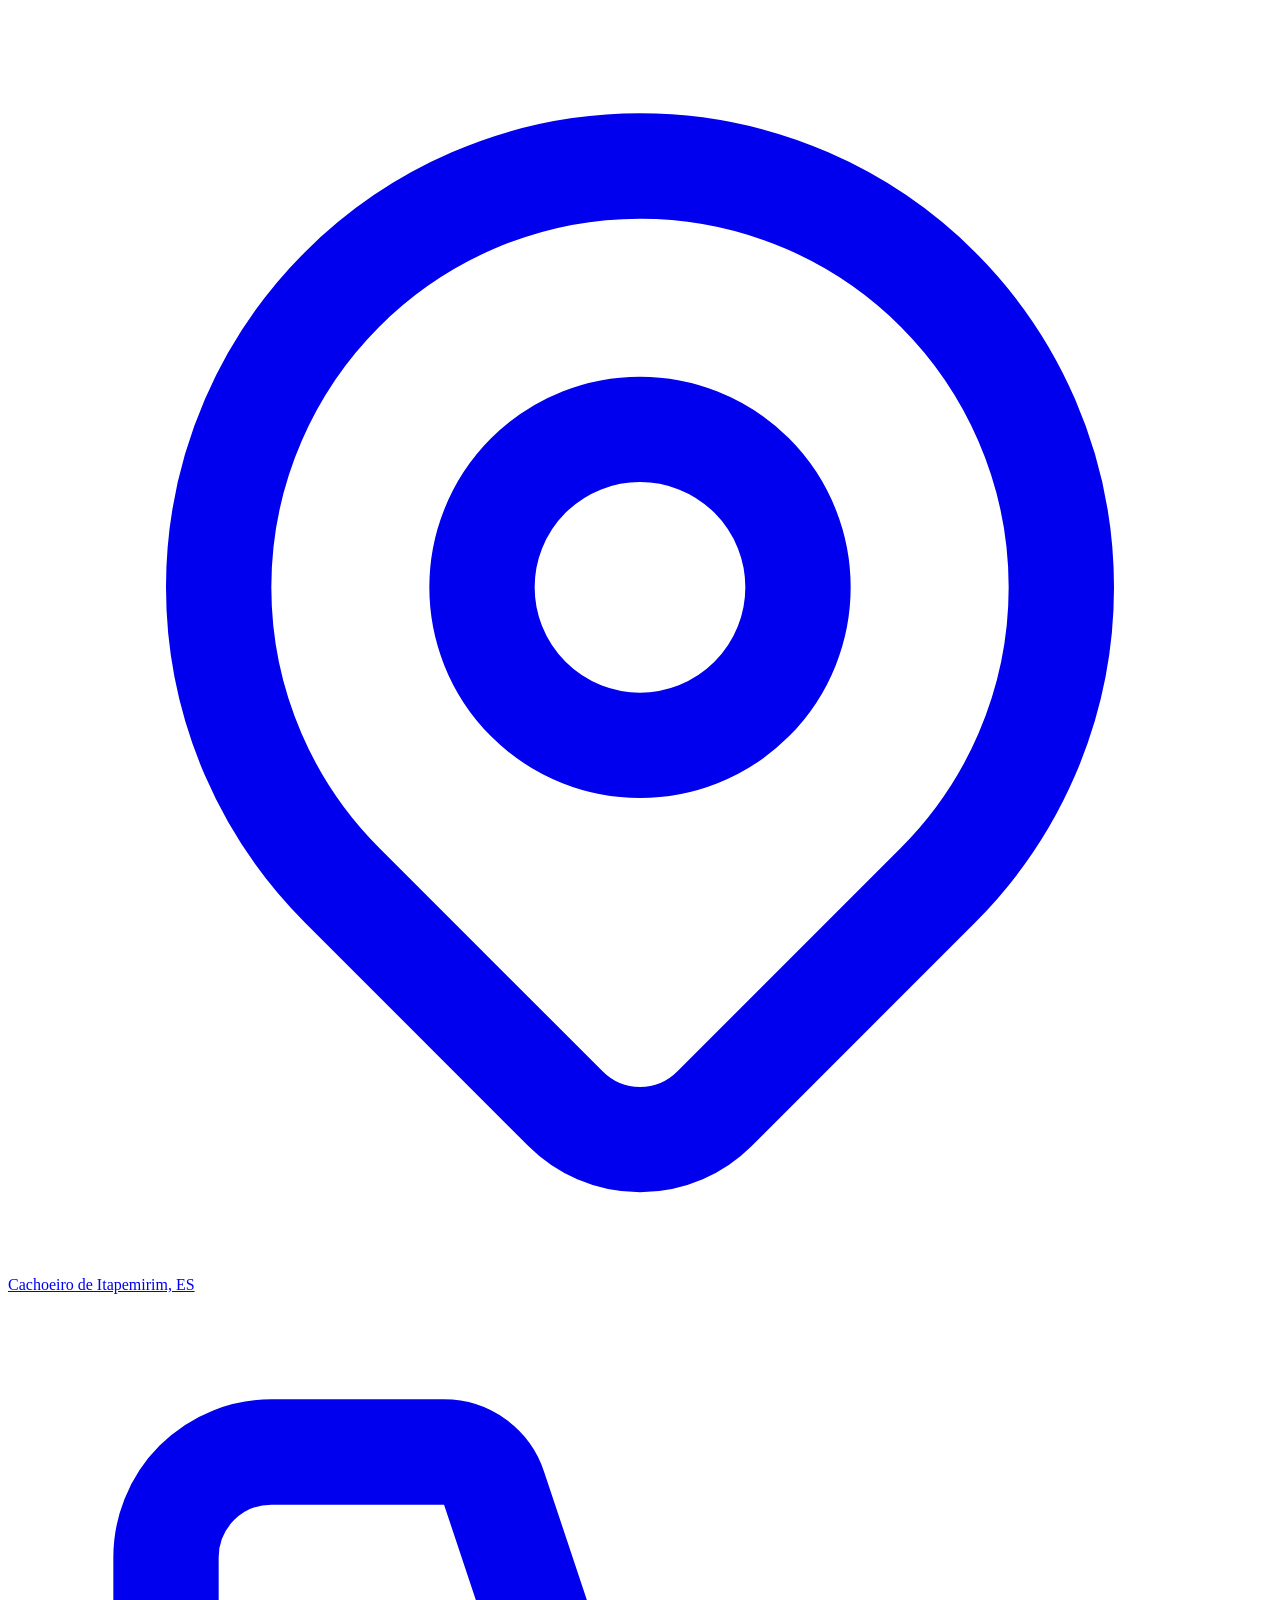
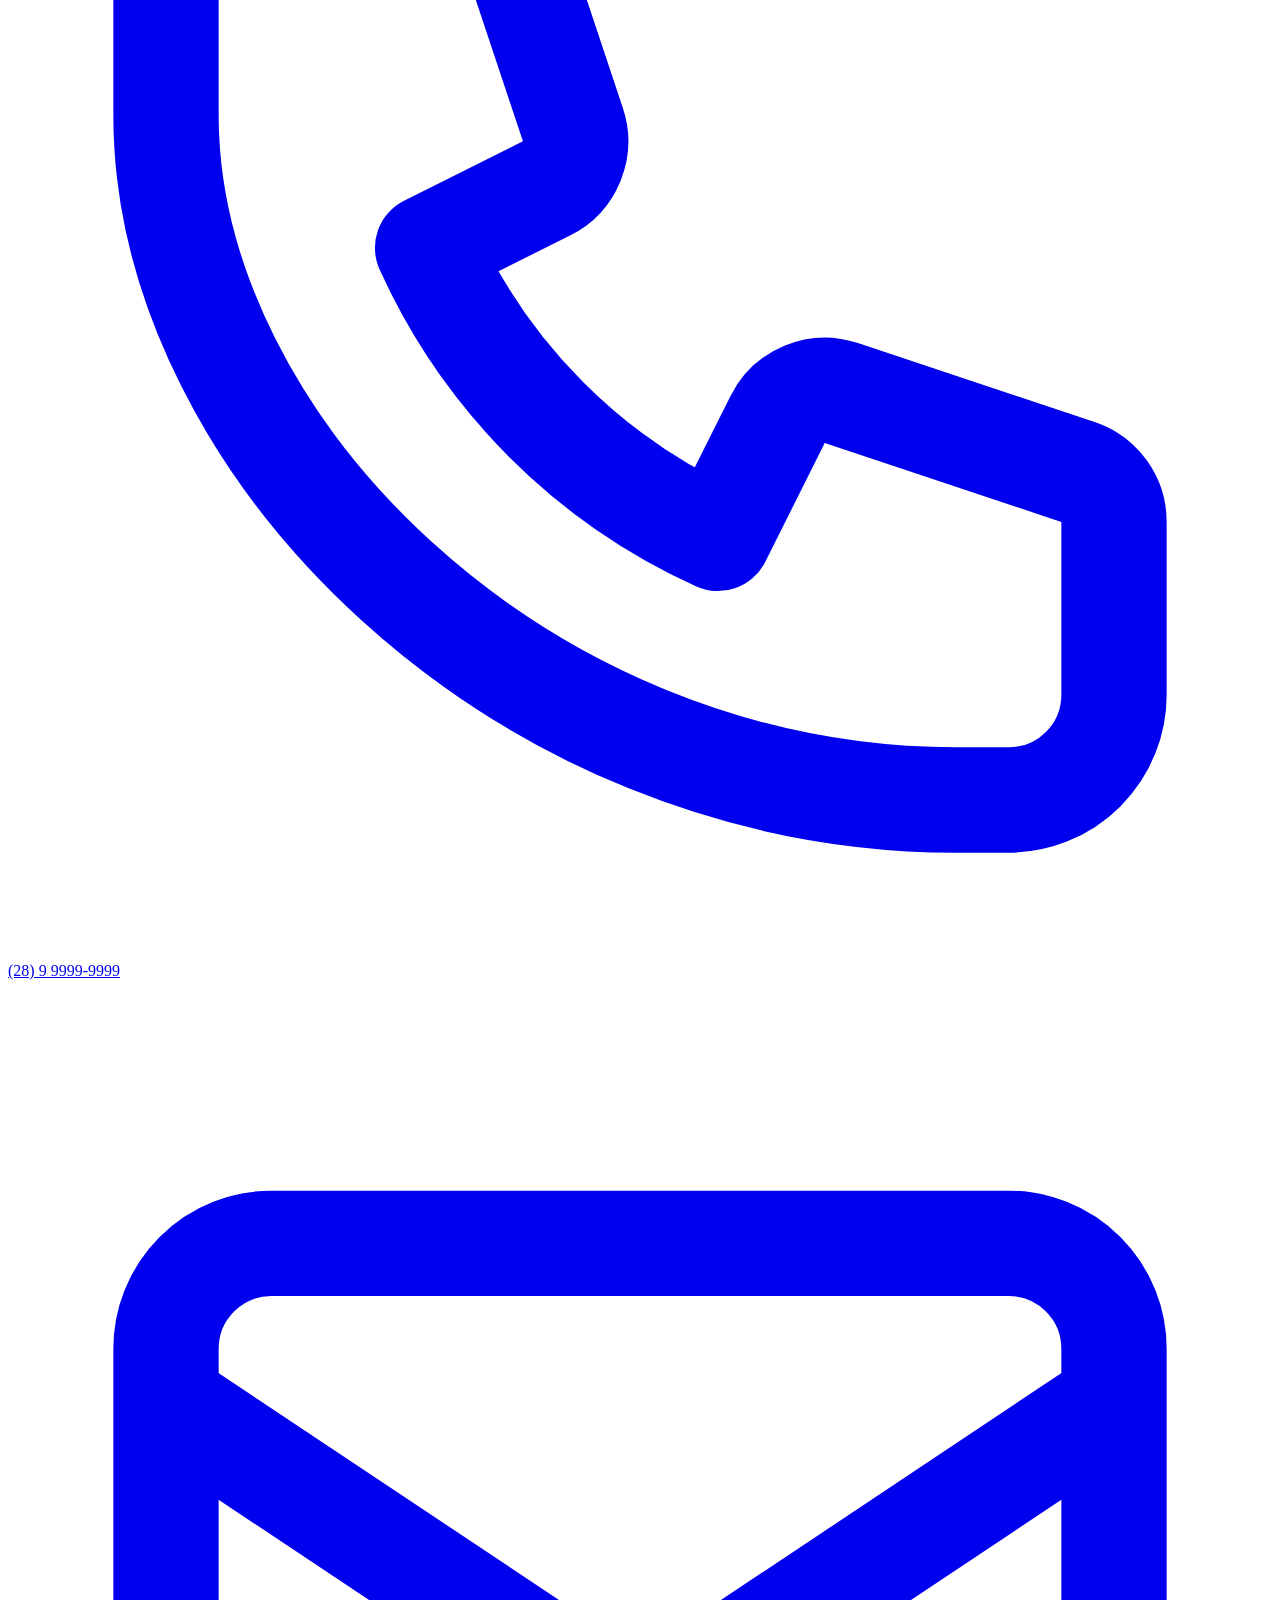
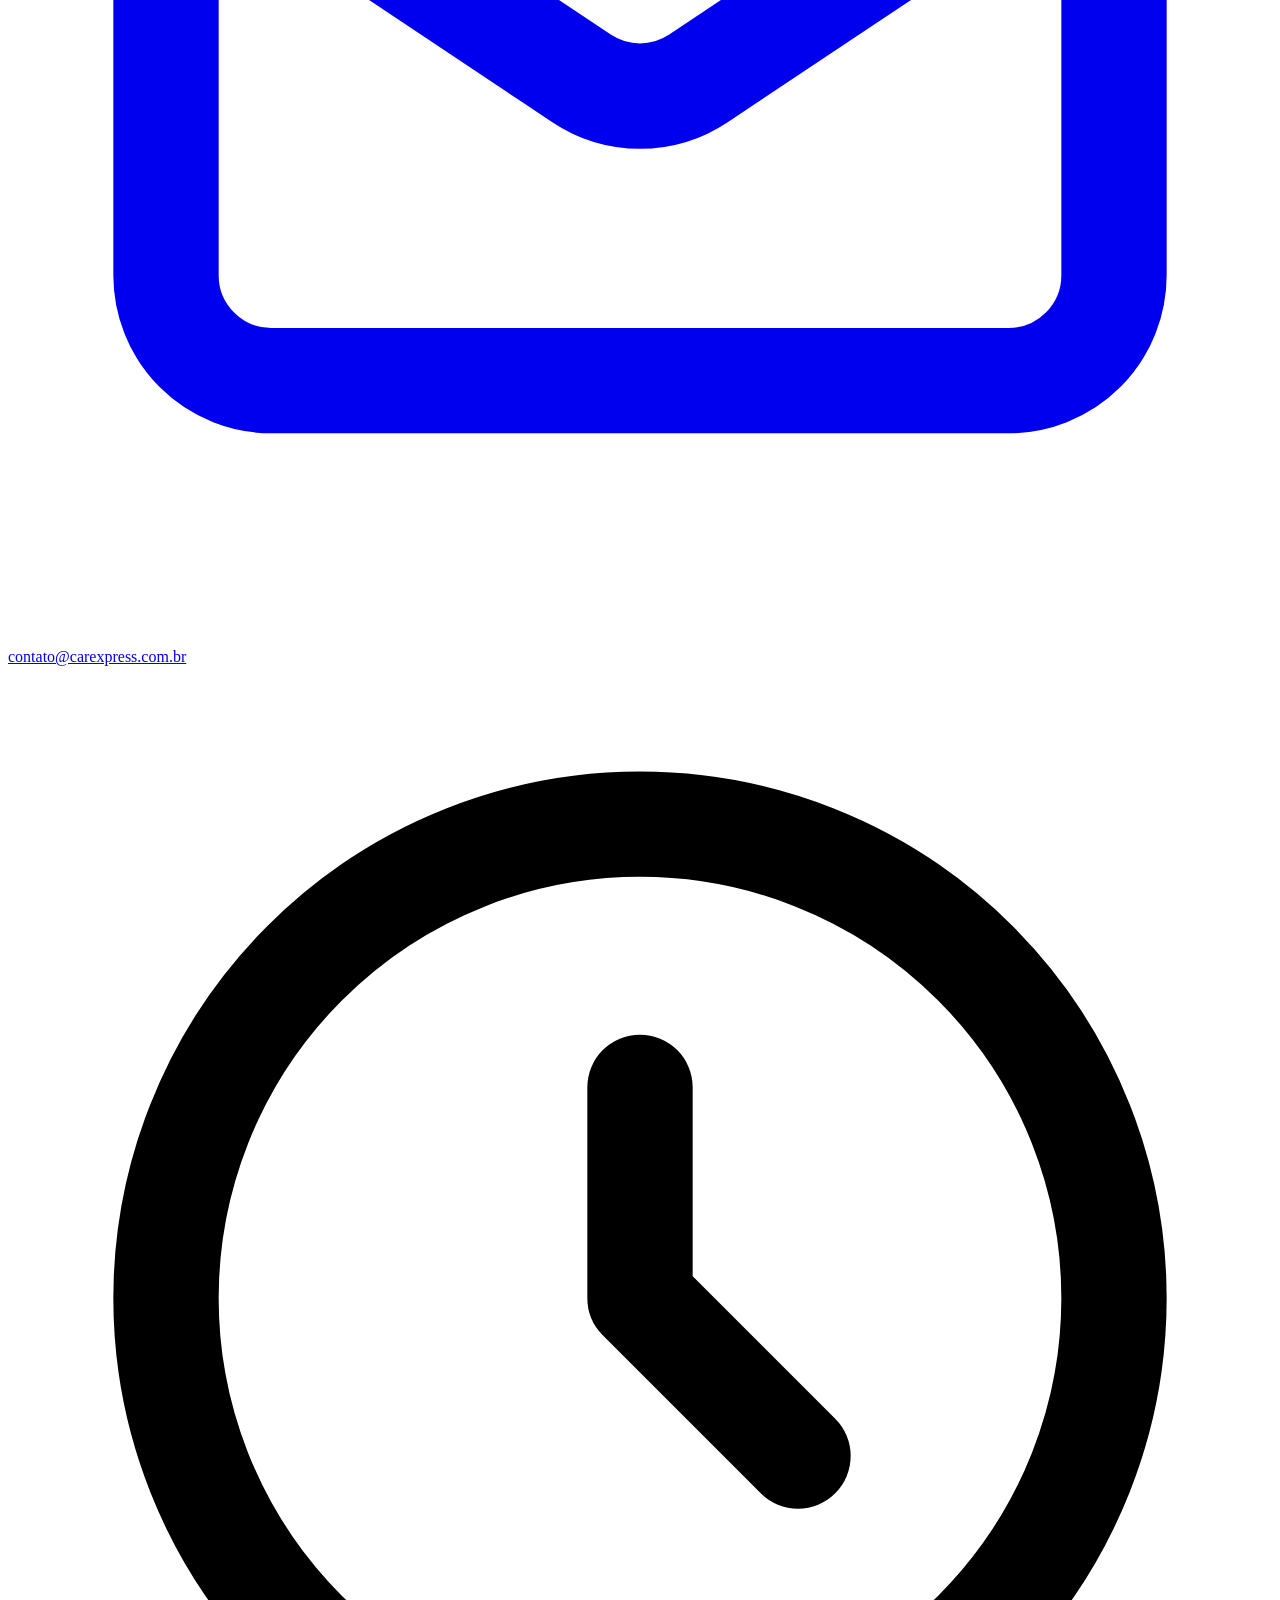
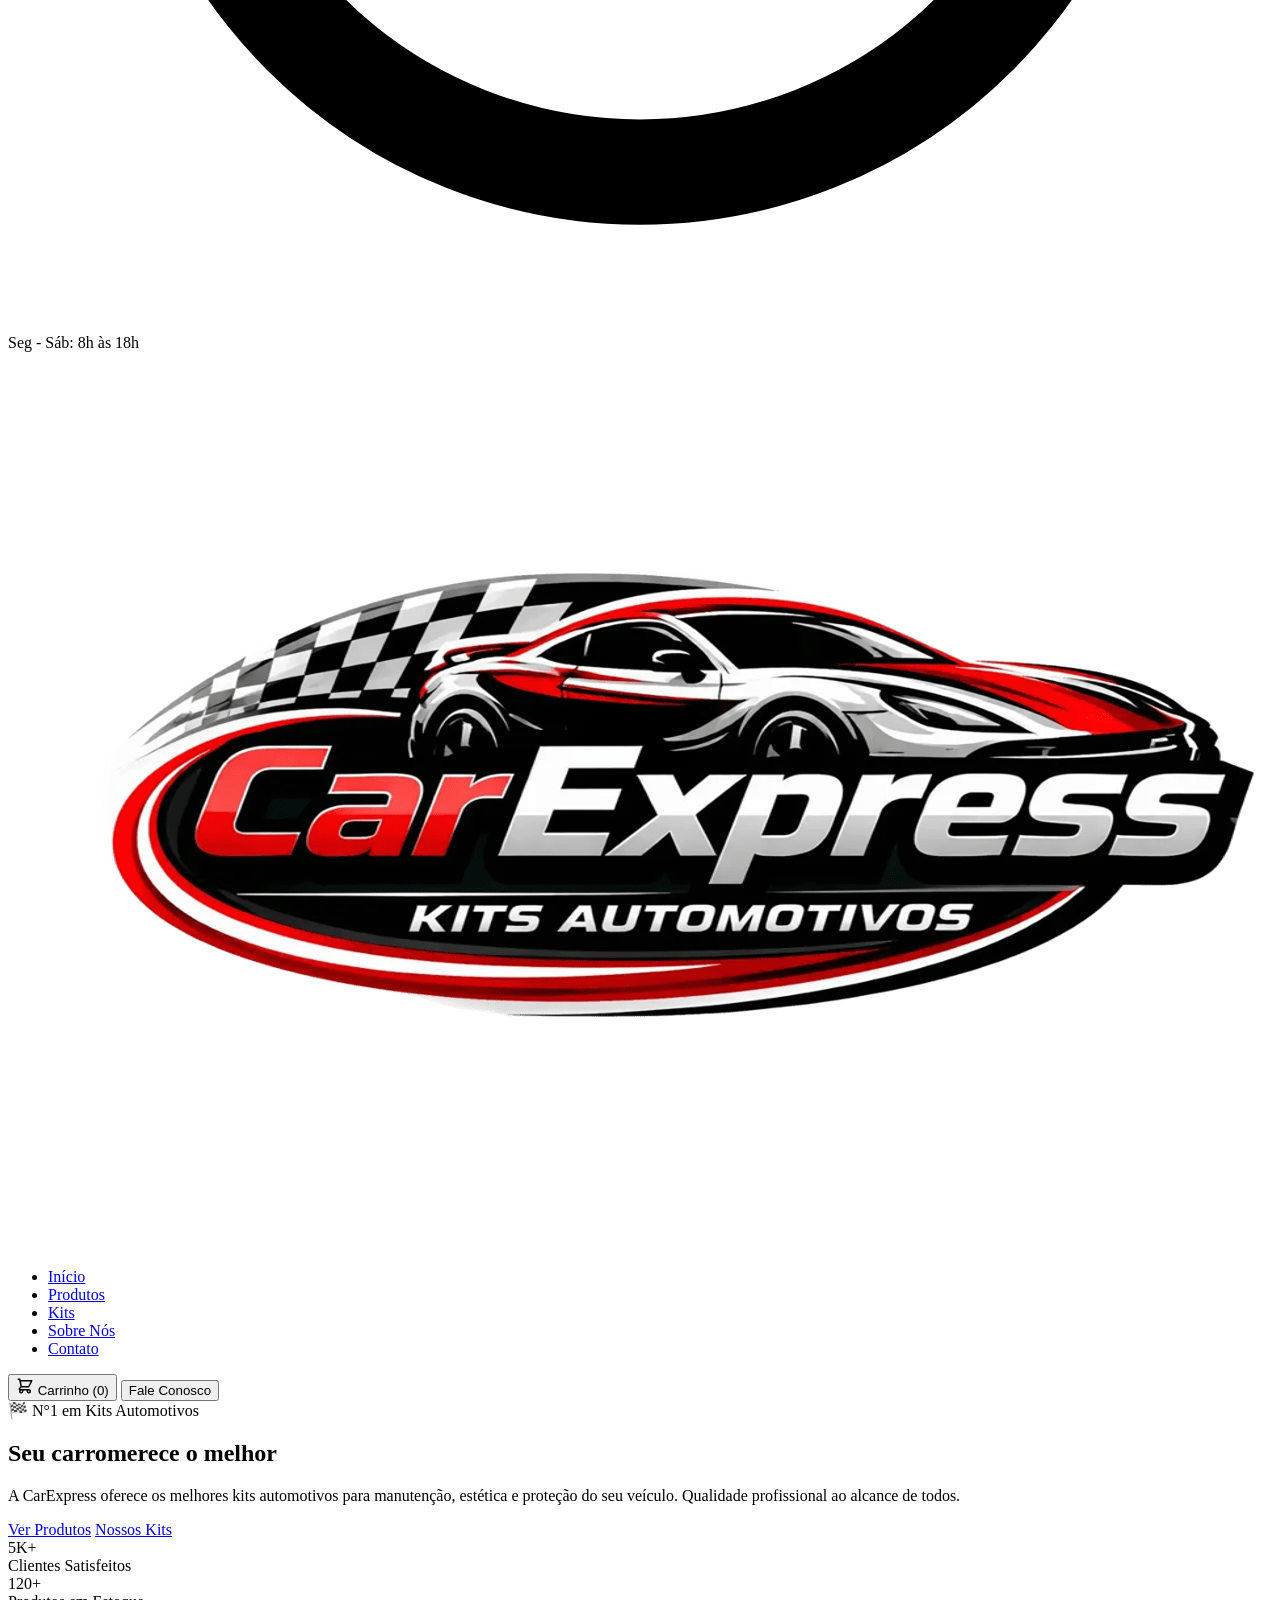
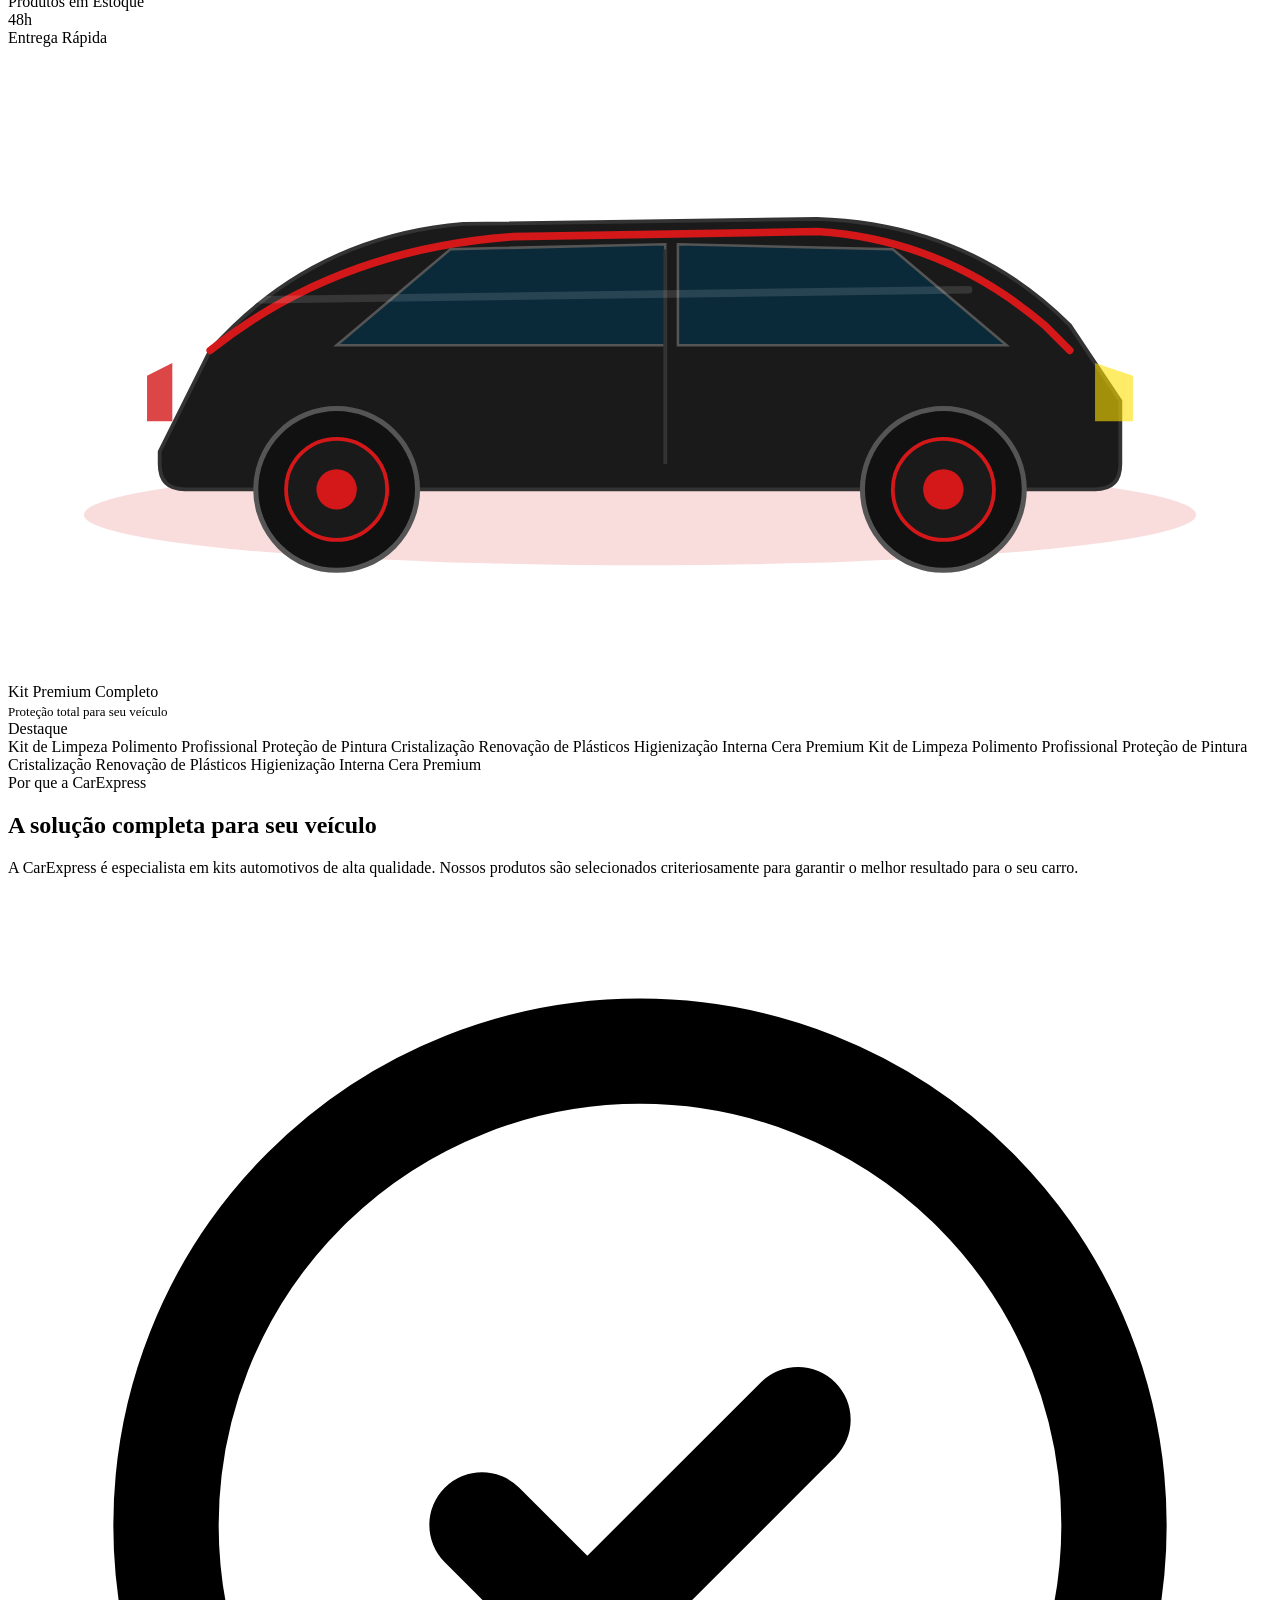
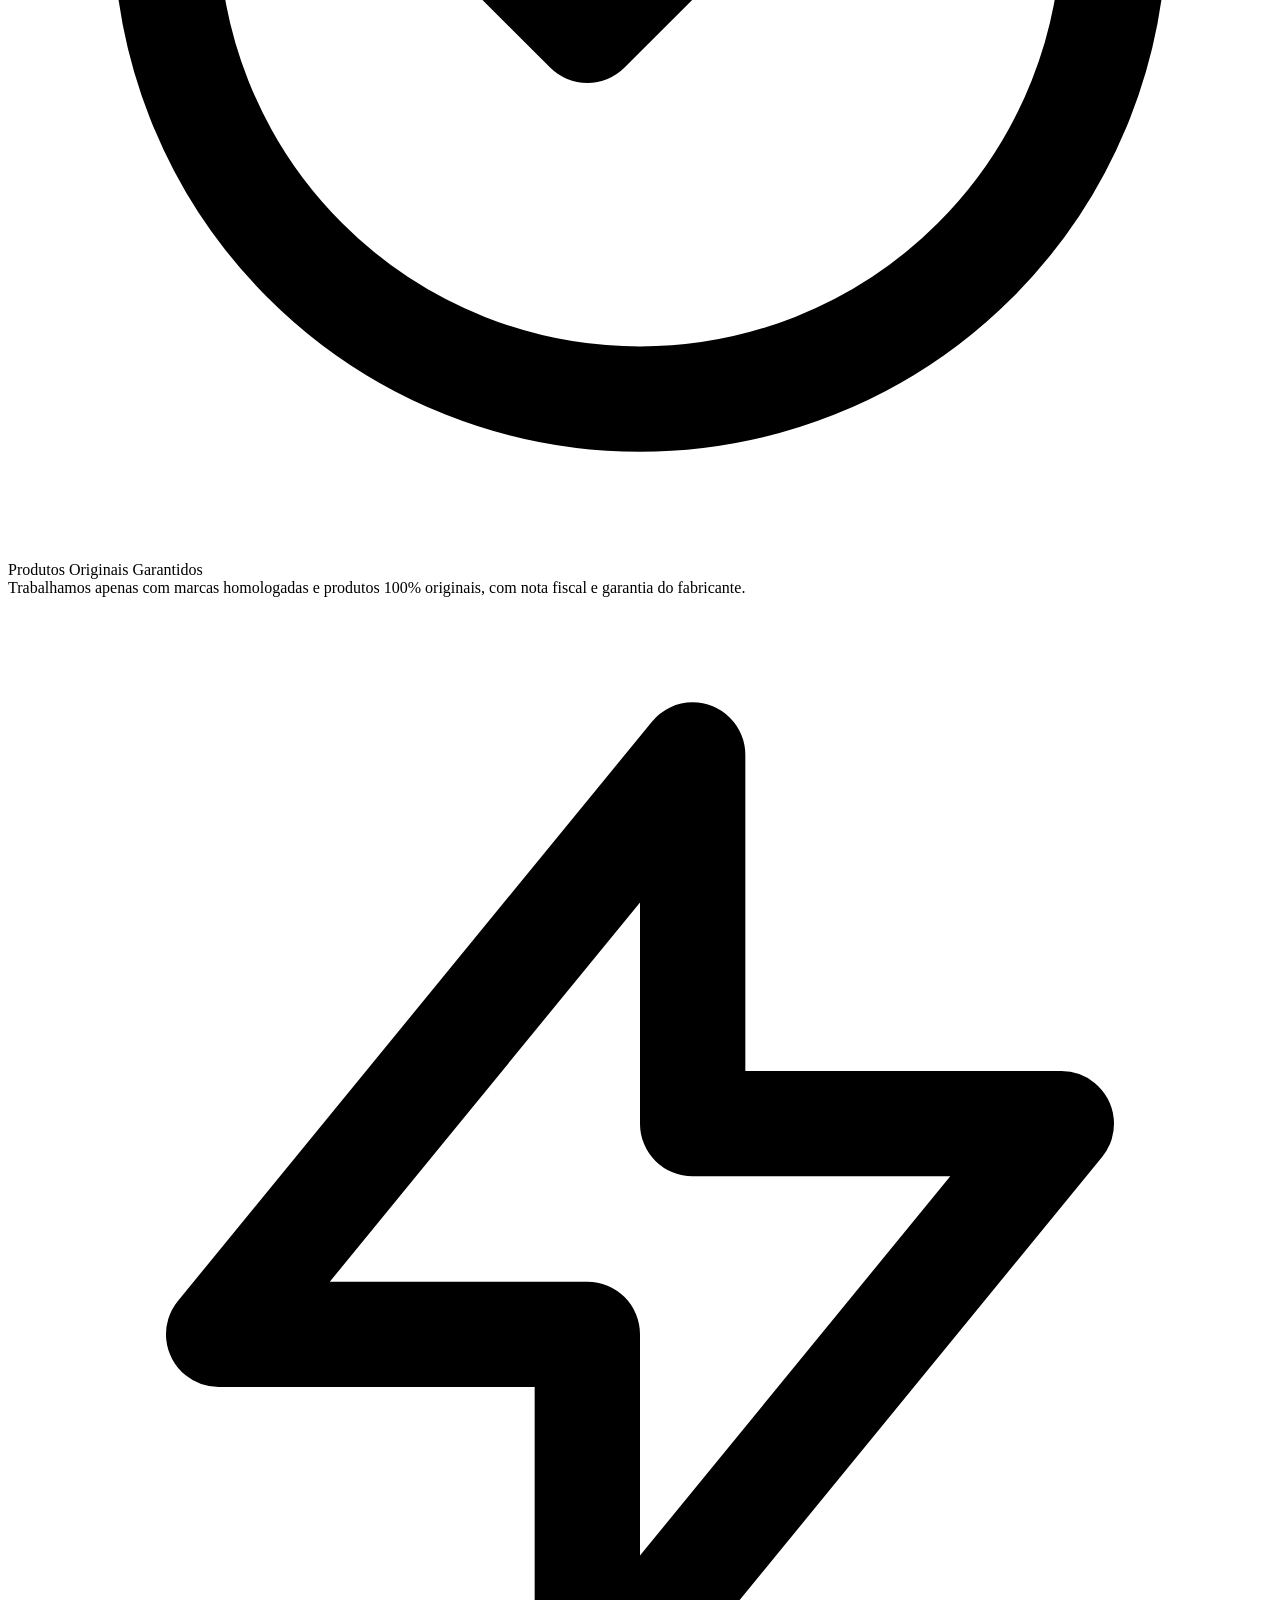
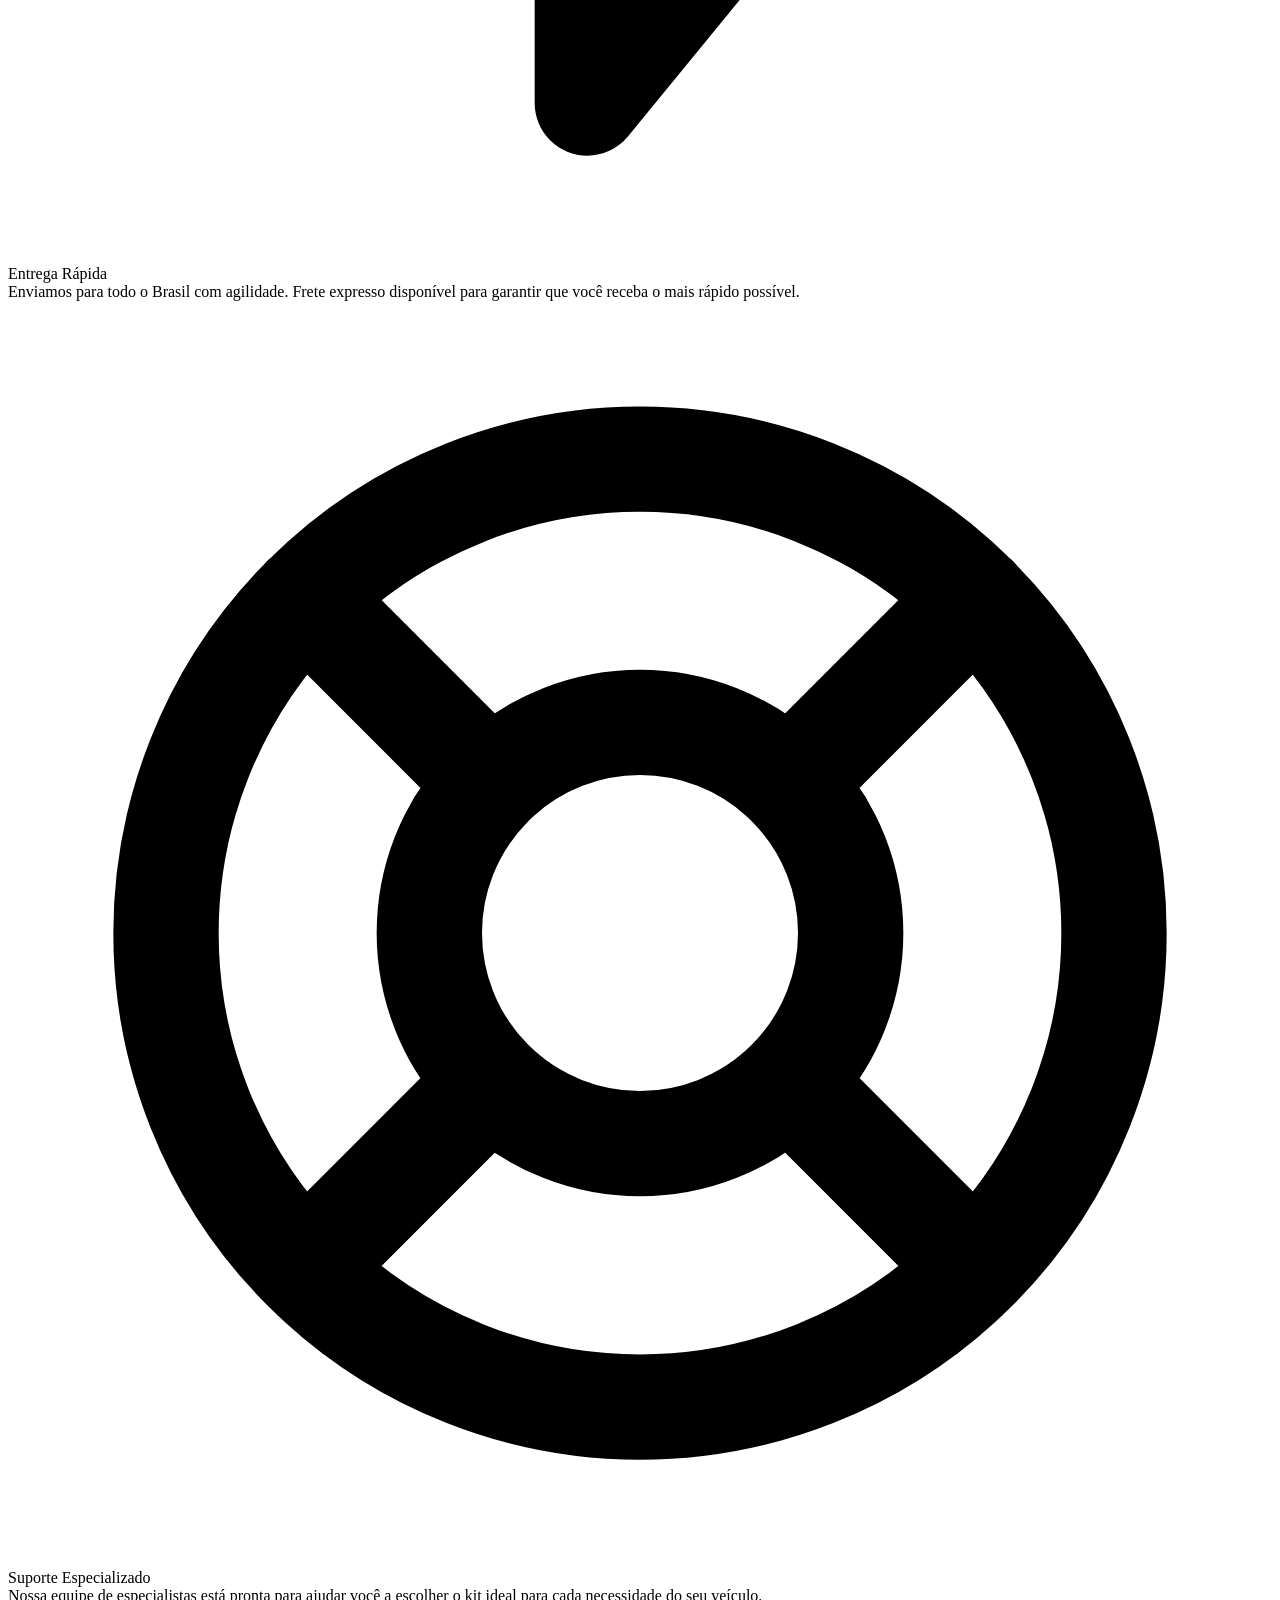
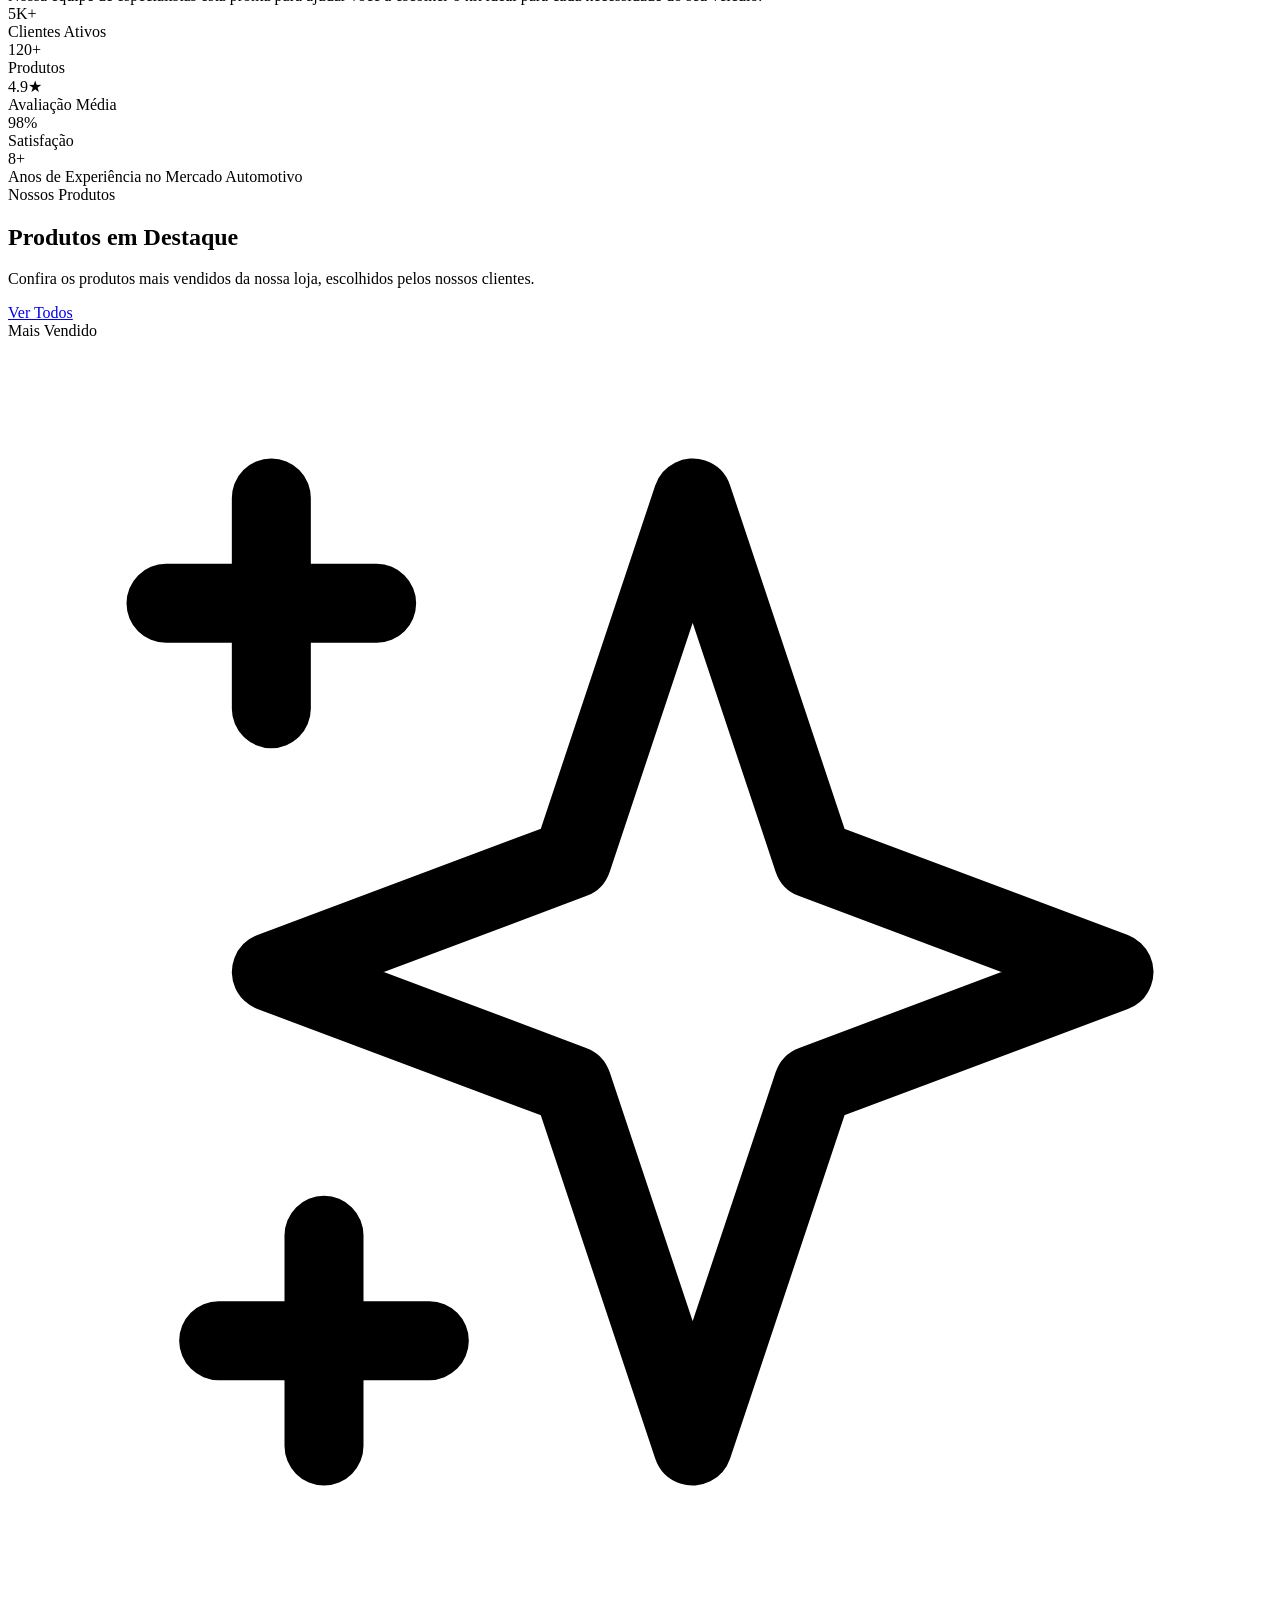
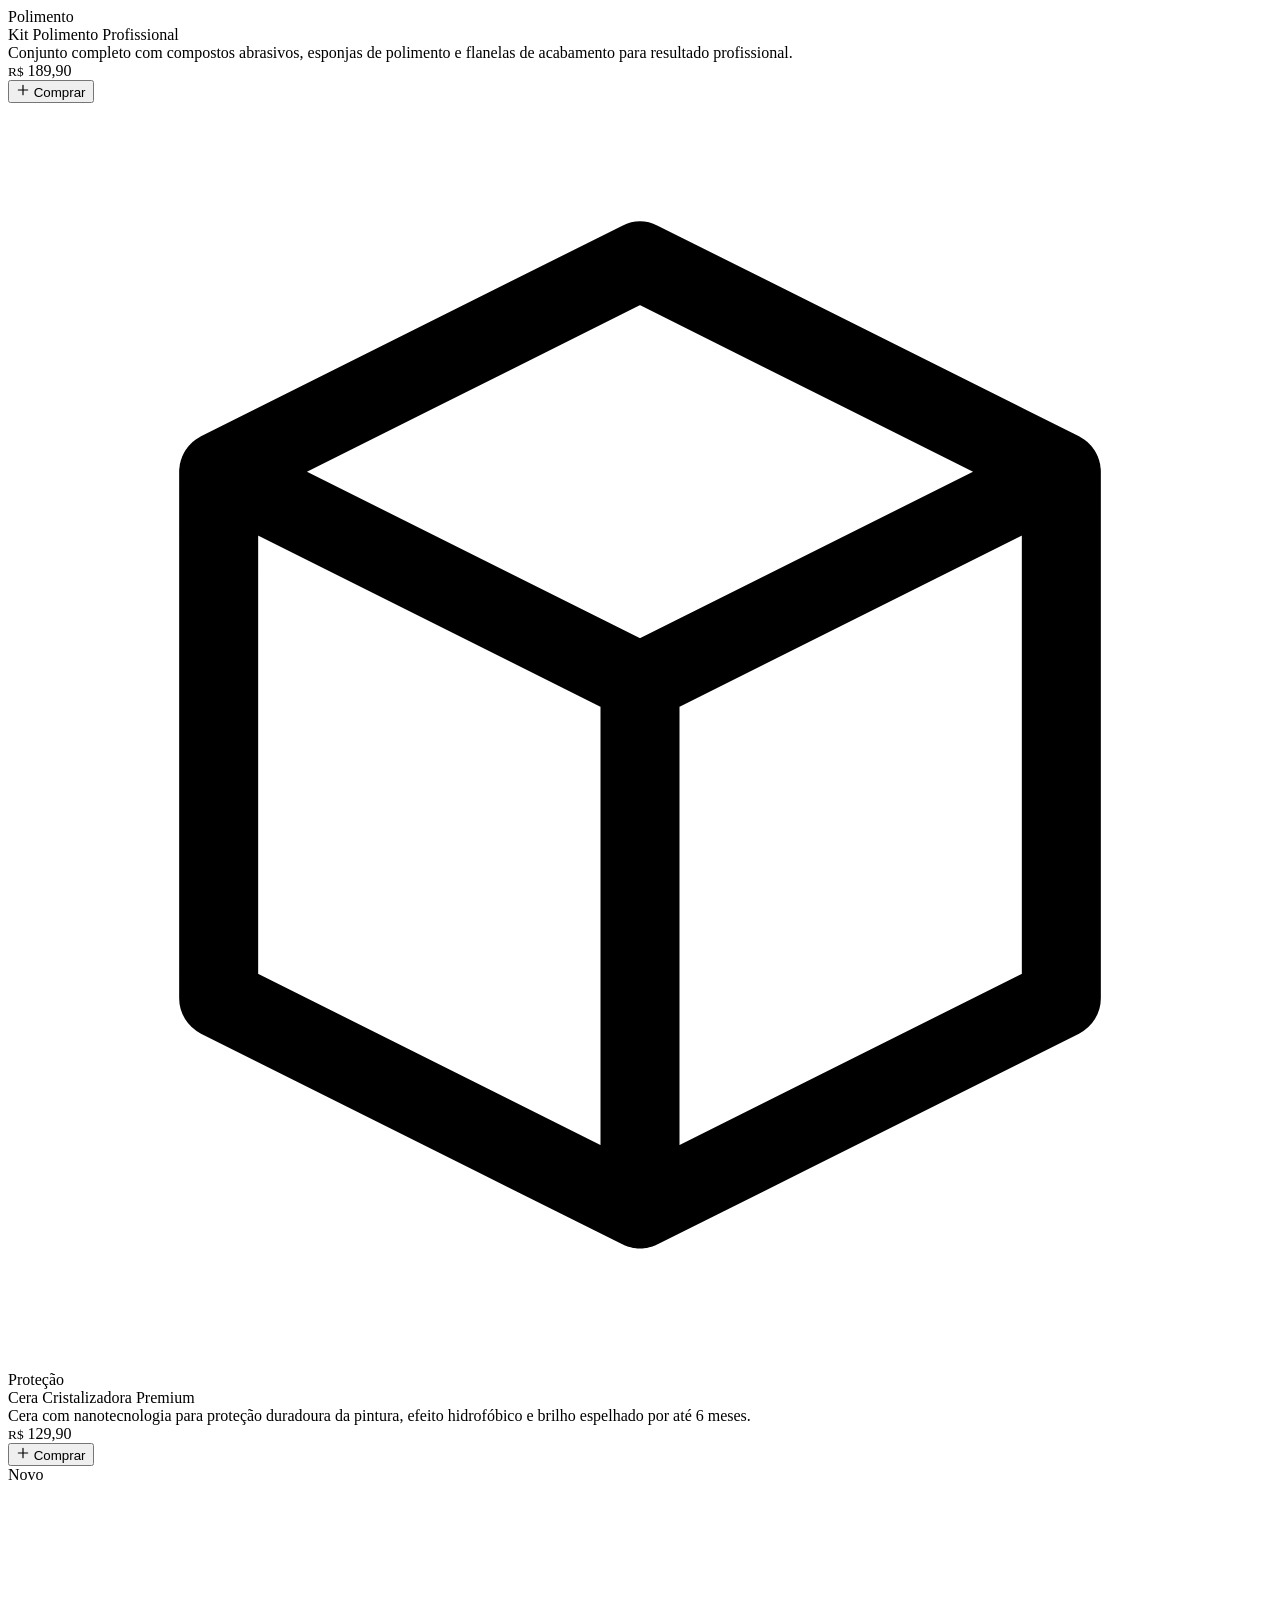
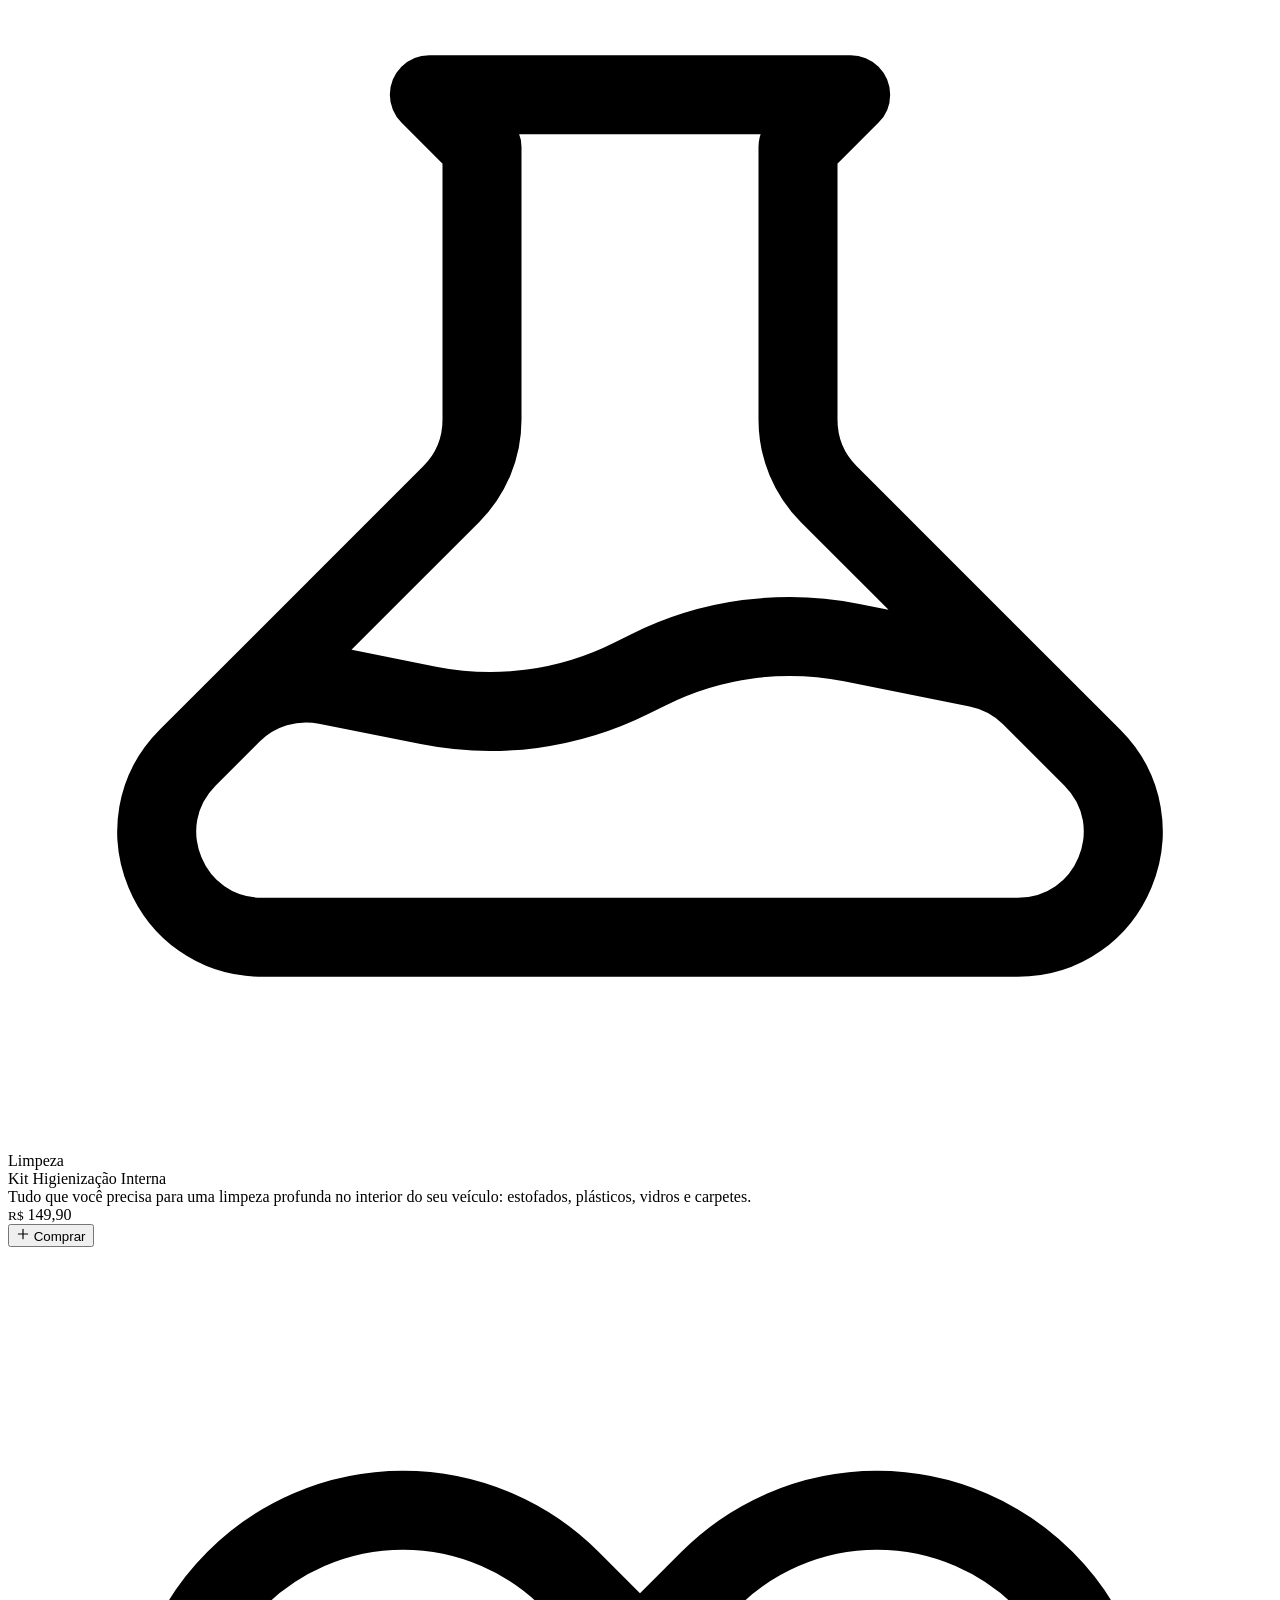
==== index.html @ ad516748 "Change title" ====
<!DOCTYPE html>
<html lang="pt-BR">

<head>
    <meta charset="UTF-8" />
    <meta name="viewport" content="width=device-width, initial-scale=1.0" />
    <title>CarExpress - Kits Automotivos</title>
    <link
        href="https://fonts.googleapis.com/css2?family=Barlow+Condensed:wght@400;600;700;800;900&family=Barlow:wght@300;400;500;600&display=swap"
        rel="stylesheet" />
    <link rel="stylesheet" href="/css/carexpress.css" />
</head>

<body>

    <!-- TOP BAR -->
    <div class="topbar">
        <div class="topbar-inner">
            <div class="topbar-left">
                <a href="#" class="topbar-item">
                    <svg fill="none" viewBox="0 0 24 24" stroke="currentColor">
                        <path stroke-linecap="round" stroke-linejoin="round" stroke-width="2"
                            d="M17.657 16.657L13.414 20.9a1.998 1.998 0 01-2.827 0l-4.244-4.243a8 8 0 1111.314 0z" />
                        <path stroke-linecap="round" stroke-linejoin="round" stroke-width="2"
                            d="M15 11a3 3 0 11-6 0 3 3 0 016 0z" />
                    </svg>
                    Cachoeiro de Itapemirim, ES
                </a>
            </div>
            <div class="topbar-right">
                <a href="tel:+5528999999999" class="topbar-item">
                    <svg fill="none" viewBox="0 0 24 24" stroke="currentColor">
                        <path stroke-linecap="round" stroke-linejoin="round" stroke-width="2"
                            d="M3 5a2 2 0 012-2h3.28a1 1 0 01.948.684l1.498 4.493a1 1 0 01-.502 1.21l-2.257 1.13a11.042 11.042 0 005.516 5.516l1.13-2.257a1 1 0 011.21-.502l4.493 1.498a1 1 0 01.684.949V19a2 2 0 01-2 2h-1C9.716 21 3 14.284 3 8V5z" />
                    </svg>
                    (28) 9 9999-9999
                </a>
                <a href="mailto:contato@carexpress.com.br" class="topbar-item">
                    <svg fill="none" viewBox="0 0 24 24" stroke="currentColor">
                        <path stroke-linecap="round" stroke-linejoin="round" stroke-width="2"
                            d="M3 8l7.89 5.26a2 2 0 002.22 0L21 8M5 19h14a2 2 0 002-2V7a2 2 0 00-2-2H5a2 2 0 00-2 2v10a2 2 0 002 2z" />
                    </svg>
                    contato@carexpress.com.br
                </a>
                <span class="topbar-item">
                    <svg fill="none" viewBox="0 0 24 24" stroke="currentColor">
                        <path stroke-linecap="round" stroke-linejoin="round" stroke-width="2"
                            d="M12 8v4l3 3m6-3a9 9 0 11-18 0 9 9 0 0118 0z" />
                    </svg>
                    Seg - Sáb: 8h às 18h
                </span>
            </div>
        </div>
    </div>

    <!-- NAVBAR -->
    <nav>
        <div class="nav-inner">
            <a href="#" class="nav-logo">
                <img src="/img/CarExpress-logo.png" alt="CarExpress"
                    onerror="this.style.display='none';this.nextElementSibling.style.display='block'" />
                <span
                    style="display:none;font-family:'Barlow Condensed',sans-serif;font-weight:900;font-size:28px;color:#fff;"><span
                        style="color:#d4181a">Car</span>Express</span>
            </a>
            <ul class="nav-links">
                <li><a href="#">Início</a></li>
                <li><a href="#produtos">Produtos</a></li>
                <li><a href="#kits">Kits</a></li>
                <li><a href="#sobre">Sobre Nós</a></li>
                <li><a href="#contato">Contato</a></li>
            </ul>
            <div class="nav-actions">
                <button class="nav-cart">
                    <svg width="18" height="18" fill="none" viewBox="0 0 24 24" stroke="currentColor">
                        <path stroke-linecap="round" stroke-linejoin="round" stroke-width="2"
                            d="M3 3h2l.4 2M7 13h10l4-8H5.4M7 13L5.4 5M7 13l-2.293 2.293c-.63.63-.184 1.707.707 1.707H17m0 0a2 2 0 100 4 2 2 0 000-4zm-8 2a2 2 0 11-4 0 2 2 0 014 0z" />
                    </svg>
                    Carrinho (0)
                </button>
                <button class="btn-quote">Fale Conosco</button>
            </div>
        </div>
    </nav>

    <!-- HERO -->
    <section class="hero">
        <div class="hero-bg"></div>
        <div class="hero-inner">
            <div class="hero-content">
                <div class="hero-badge fade-up">🏁 N°1 em Kits Automotivos</div>
                <h1 class="fade-up delay-1">Seu carro<span>merece o melhor</span></h1>
                <p class="fade-up delay-2">
                    A CarExpress oferece os melhores kits automotivos para manutenção, estética e proteção do seu
                    veículo. Qualidade profissional ao alcance de todos.
                </p>
                <div class="hero-btns fade-up delay-3">
                    <a href="#produtos" class="btn-primary">Ver Produtos</a>
                    <a href="#kits" class="btn-outline">Nossos Kits</a>
                </div>
                <div class="hero-stats fade-up delay-3">
                    <div class="stat">
                        <div class="stat-num">5K+</div>
                        <div class="stat-label">Clientes Satisfeitos</div>
                    </div>
                    <div class="stat">
                        <div class="stat-num">120+</div>
                        <div class="stat-label">Produtos em Estoque</div>
                    </div>
                    <div class="stat">
                        <div class="stat-num">48h</div>
                        <div class="stat-label">Entrega Rápida</div>
                    </div>
                </div>
            </div>

            <div class="hero-visual fade-up delay-2">
                <div class="hero-img-card">
                    <div class="hero-car-placeholder">
                        <!-- SVG car illustration -->
                        <svg class="hero-car-svg" viewBox="0 0 500 250" fill="none" xmlns="http://www.w3.org/2000/svg">
                            <!-- Body -->
                            <ellipse cx="250" cy="185" rx="220" ry="20" fill="rgba(212,24,26,0.15)" />
                            <!-- Car main body -->
                            <path
                                d="M60 160 L80 120 Q120 75 180 70 L320 68 Q380 70 420 110 L440 140 L440 165 Q440 175 430 175 L70 175 Q60 175 60 165 Z"
                                fill="#1a1a1a" stroke="#333" stroke-width="1.5" />
                            <!-- Red accent on top -->
                            <path d="M80 120 Q130 80 200 75 L320 73 Q370 76 410 110 L420 120" stroke="#d4181a"
                                stroke-width="3" fill="none" stroke-linecap="round" />
                            <!-- Windows -->
                            <path d="M130 118 L175 80 L260 78 L260 118 Z" fill="#0a2a3a" stroke="#555"
                                stroke-width="1" />
                            <path d="M265 78 L350 80 L395 118 L265 118 Z" fill="#0a2a3a" stroke="#555"
                                stroke-width="1" />
                            <!-- Door lines -->
                            <line x1="260" y1="80" x2="260" y2="165" stroke="#333" stroke-width="1.5" />
                            <!-- Wheels -->
                            <circle cx="130" cy="175" r="32" fill="#111" stroke="#555" stroke-width="2" />
                            <circle cx="130" cy="175" r="20" fill="#1a1a1a" stroke="#d4181a" stroke-width="1.5" />
                            <circle cx="130" cy="175" r="8" fill="#d4181a" />
                            <circle cx="370" cy="175" r="32" fill="#111" stroke="#555" stroke-width="2" />
                            <circle cx="370" cy="175" r="20" fill="#1a1a1a" stroke="#d4181a" stroke-width="1.5" />
                            <circle cx="370" cy="175" r="8" fill="#d4181a" />
                            <!-- Headlight -->
                            <path d="M430 125 L445 130 L445 148 L430 148 Z" fill="#ffe000" opacity="0.6" />
                            <!-- Tail light -->
                            <path d="M65 125 L55 130 L55 148 L65 148 Z" fill="#d4181a" opacity="0.8" />
                            <!-- Shine line -->
                            <path d="M100 100 L380 96" stroke="rgba(255,255,255,0.12)" stroke-width="3"
                                stroke-linecap="round" />
                        </svg>
                    </div>
                    <div class="hero-card-info">
                        <div>
                            <div class="hero-card-title">Kit Premium Completo</div>
                            <div style="font-size:13px;color:var(--gray);margin-top:3px">Proteção total para seu veículo
                            </div>
                        </div>
                        <div class="hero-card-tag">Destaque</div>
                    </div>
                </div>
            </div>
        </div>
    </section>

    <!-- MARQUEE -->
    <div class="marquee-strip">
        <div class="marquee-track" id="marquee">
            <!-- Items duplicated for seamless loop -->
            <span class="marquee-item"><span class="marquee-dot"></span>Kit de Limpeza</span>
            <span class="marquee-item"><span class="marquee-dot"></span>Polimento Profissional</span>
            <span class="marquee-item"><span class="marquee-dot"></span>Proteção de Pintura</span>
            <span class="marquee-item"><span class="marquee-dot"></span>Cristalização</span>
            <span class="marquee-item"><span class="marquee-dot"></span>Renovação de Plásticos</span>
            <span class="marquee-item"><span class="marquee-dot"></span>Higienização Interna</span>
            <span class="marquee-item"><span class="marquee-dot"></span>Cera Premium</span>
            <span class="marquee-item"><span class="marquee-dot"></span>Kit de Limpeza</span>
            <span class="marquee-item"><span class="marquee-dot"></span>Polimento Profissional</span>
            <span class="marquee-item"><span class="marquee-dot"></span>Proteção de Pintura</span>
            <span class="marquee-item"><span class="marquee-dot"></span>Cristalização</span>
            <span class="marquee-item"><span class="marquee-dot"></span>Renovação de Plásticos</span>
            <span class="marquee-item"><span class="marquee-dot"></span>Higienização Interna</span>
            <span class="marquee-item"><span class="marquee-dot"></span>Cera Premium</span>
        </div>
    </div>

    <!-- WHY US -->
    <section class="why" id="sobre">
        <div class="container">
            <div class="why-grid">
                <div>
                    <div class="section-tag">Por que a CarExpress</div>
                    <h2 class="section-title">A solução completa para <span>seu veículo</span></h2>
                    <p class="section-desc">A CarExpress é especialista em kits automotivos de alta qualidade. Nossos
                        produtos são selecionados criteriosamente para garantir o melhor resultado para o seu carro.</p>
                    <div class="why-features">
                        <div class="why-feature">
                            <div class="why-icon">
                                <svg fill="none" viewBox="0 0 24 24" stroke="currentColor">
                                    <path stroke-linecap="round" stroke-linejoin="round" stroke-width="2"
                                        d="M9 12l2 2 4-4m6 2a9 9 0 11-18 0 9 9 0 0118 0z" />
                                </svg>
                            </div>
                            <div>
                                <div class="why-feat-title">Produtos Originais Garantidos</div>
                                <div class="why-feat-desc">Trabalhamos apenas com marcas homologadas e produtos 100%
                                    originais, com nota fiscal e garantia do fabricante.</div>
                            </div>
                        </div>
                        <div class="why-feature">
                            <div class="why-icon">
                                <svg fill="none" viewBox="0 0 24 24" stroke="currentColor">
                                    <path stroke-linecap="round" stroke-linejoin="round" stroke-width="2"
                                        d="M13 10V3L4 14h7v7l9-11h-7z" />
                                </svg>
                            </div>
                            <div>
                                <div class="why-feat-title">Entrega Rápida</div>
                                <div class="why-feat-desc">Enviamos para todo o Brasil com agilidade. Frete expresso
                                    disponível para garantir que você receba o mais rápido possível.</div>
                            </div>
                        </div>
                        <div class="why-feature">
                            <div class="why-icon">
                                <svg fill="none" viewBox="0 0 24 24" stroke="currentColor">
                                    <path stroke-linecap="round" stroke-linejoin="round" stroke-width="2"
                                        d="M18.364 5.636l-3.536 3.536m0 5.656l3.536 3.536M9.172 9.172L5.636 5.636m3.536 9.192l-3.536 3.536M21 12a9 9 0 11-18 0 9 9 0 0118 0zm-5 0a4 4 0 11-8 0 4 4 0 018 0z" />
                                </svg>
                            </div>
                            <div>
                                <div class="why-feat-title">Suporte Especializado</div>
                                <div class="why-feat-desc">Nossa equipe de especialistas está pronta para ajudar você a
                                    escolher o kit ideal para cada necessidade do seu veículo.</div>
                            </div>
                        </div>
                    </div>
                </div>
                <div class="why-visual">
                    <div class="why-card">
                        <div class="why-card-num">5K+</div>
                        <div class="why-card-label">Clientes Ativos</div>
                    </div>
                    <div class="why-card">
                        <div class="why-card-num">120+</div>
                        <div class="why-card-label">Produtos</div>
                    </div>
                    <div class="why-card">
                        <div class="why-card-num">4.9★</div>
                        <div class="why-card-label">Avaliação Média</div>
                    </div>
                    <div class="why-card">
                        <div class="why-card-num">98%</div>
                        <div class="why-card-label">Satisfação</div>
                    </div>
                    <div class="why-card large">
                        <div class="why-card-num">8+</div>
                        <div class="why-card-label">Anos de Experiência no Mercado Automotivo</div>
                    </div>
                </div>
            </div>
        </div>
    </section>

    <!-- PRODUCTS -->
    <section class="products" id="produtos">
        <div class="container">
            <div class="products-header">
                <div>
                    <div class="section-tag">Nossos Produtos</div>
                    <h2 class="section-title">Produtos em <span>Destaque</span></h2>
                    <p class="section-desc">Confira os produtos mais vendidos da nossa loja, escolhidos pelos nossos
                        clientes.</p>
                </div>
                <a href="#" class="btn-outline">Ver Todos</a>
            </div>
            <div class="products-grid">

                <div class="product-card">
                    <div class="product-img">
                        <div class="product-badge">Mais Vendido</div>
                        <svg fill="none" viewBox="0 0 24 24" stroke="currentColor">
                            <path stroke-linecap="round" stroke-linejoin="round" stroke-width="1.5"
                                d="M5 3v4M3 5h4M6 17v4m-2-2h4m5-16l2.286 6.857L21 12l-5.714 2.143L13 21l-2.286-6.857L5 12l5.714-2.143L13 3z" />
                        </svg>
                    </div>
                    <div class="product-body">
                        <div class="product-cat">Polimento</div>
                        <div class="product-name">Kit Polimento Profissional</div>
                        <div class="product-desc">Conjunto completo com compostos abrasivos, esponjas de polimento e
                            flanelas de acabamento para resultado profissional.</div>
                        <div class="product-footer">
                            <div class="product-price"><small>R$</small> 189,90</div>
                            <button class="btn-add">
                                <svg width="14" height="14" fill="none" viewBox="0 0 24 24" stroke="currentColor">
                                    <path stroke-linecap="round" stroke-linejoin="round" stroke-width="2"
                                        d="M12 4v16m8-8H4" />
                                </svg>
                                Comprar
                            </button>
                        </div>
                    </div>
                </div>

                <div class="product-card">
                    <div class="product-img">
                        <svg fill="none" viewBox="0 0 24 24" stroke="currentColor">
                            <path stroke-linecap="round" stroke-linejoin="round" stroke-width="1.5"
                                d="M20 7l-8-4-8 4m16 0l-8 4m8-4v10l-8 4m0-10L4 7m8 4v10M4 7v10l8 4" />
                        </svg>
                    </div>
                    <div class="product-body">
                        <div class="product-cat">Proteção</div>
                        <div class="product-name">Cera Cristalizadora Premium</div>
                        <div class="product-desc">Cera com nanotecnologia para proteção duradoura da pintura, efeito
                            hidrofóbico e brilho espelhado por até 6 meses.</div>
                        <div class="product-footer">
                            <div class="product-price"><small>R$</small> 129,90</div>
                            <button class="btn-add">
                                <svg width="14" height="14" fill="none" viewBox="0 0 24 24" stroke="currentColor">
                                    <path stroke-linecap="round" stroke-linejoin="round" stroke-width="2"
                                        d="M12 4v16m8-8H4" />
                                </svg>
                                Comprar
                            </button>
                        </div>
                    </div>
                </div>

                <div class="product-card">
                    <div class="product-img">
                        <div class="product-badge">Novo</div>
                        <svg fill="none" viewBox="0 0 24 24" stroke="currentColor">
                            <path stroke-linecap="round" stroke-linejoin="round" stroke-width="1.5"
                                d="M19.428 15.428a2 2 0 00-1.022-.547l-2.387-.477a6 6 0 00-3.86.517l-.318.158a6 6 0 01-3.86.517L6.05 15.21a2 2 0 00-1.806.547M8 4h8l-1 1v5.172a2 2 0 00.586 1.414l5 5c1.26 1.26.367 3.414-1.415 3.414H4.828c-1.782 0-2.674-2.154-1.414-3.414l5-5A2 2 0 009 10.172V5L8 4z" />
                        </svg>
                    </div>
                    <div class="product-body">
                        <div class="product-cat">Limpeza</div>
                        <div class="product-name">Kit Higienização Interna</div>
                        <div class="product-desc">Tudo que você precisa para uma limpeza profunda no interior do seu
                            veículo: estofados, plásticos, vidros e carpetes.</div>
                        <div class="product-footer">
                            <div class="product-price"><small>R$</small> 149,90</div>
                            <button class="btn-add">
                                <svg width="14" height="14" fill="none" viewBox="0 0 24 24" stroke="currentColor">
                                    <path stroke-linecap="round" stroke-linejoin="round" stroke-width="2"
                                        d="M12 4v16m8-8H4" />
                                </svg>
                                Comprar
                            </button>
                        </div>
                    </div>
                </div>

                <div class="product-card">
                    <div class="product-img">
                        <svg fill="none" viewBox="0 0 24 24" stroke="currentColor">
                            <path stroke-linecap="round" stroke-linejoin="round" stroke-width="1.5"
                                d="M4.318 6.318a4.5 4.5 0 000 6.364L12 20.364l7.682-7.682a4.5 4.5 0 00-6.364-6.364L12 7.636l-1.318-1.318a4.5 4.5 0 00-6.364 0z" />
                        </svg>
                    </div>
                    <div class="product-body">
                        <div class="product-cat">Renovação</div>
                        <div class="product-name">Renovador de Plásticos</div>
                        <div class="product-desc">Renova e protege todos os plásticos externos e internos do veículo,
                            devolvendo o brilho original e criando barreira UV.</div>
                        <div class="product-footer">
                            <div class="product-price"><small>R$</small> 69,90</div>
                            <button class="btn-add">
                                <svg width="14" height="14" fill="none" viewBox="0 0 24 24" stroke="currentColor">
                                    <path stroke-linecap="round" stroke-linejoin="round" stroke-width="2"
                                        d="M12 4v16m8-8H4" />
                                </svg>
                                Comprar
                            </button>
                        </div>
                    </div>
                </div>

                <div class="product-card">
                    <div class="product-img">
                        <div class="product-badge">Oferta</div>
                        <svg fill="none" viewBox="0 0 24 24" stroke="currentColor">
                            <path stroke-linecap="round" stroke-linejoin="round" stroke-width="1.5"
                                d="M3 15a4 4 0 004 4h9a5 5 0 10-.1-9.999 5.002 5.002 0 10-9.78 2.096A4.001 4.001 0 003 15z" />
                        </svg>
                    </div>
                    <div class="product-body">
                        <div class="product-cat">Lavagem</div>
                        <div class="product-name">Shampoo Automotivo 5L</div>
                        <div class="product-desc">Shampoo concentrado com pH neutro para lavagem segura de todas as
                            superfícies do veículo sem agredir a cera.</div>
                        <div class="product-footer">
                            <div class="product-price"><small>R$</small> 49,90</div>
                            <button class="btn-add">
                                <svg width="14" height="14" fill="none" viewBox="0 0 24 24" stroke="currentColor">
                                    <path stroke-linecap="round" stroke-linejoin="round" stroke-width="2"
                                        d="M12 4v16m8-8H4" />
                                </svg>
                                Comprar
                            </button>
                        </div>
                    </div>
                </div>

                <div class="product-card">
                    <div class="product-img">
                        <svg fill="none" viewBox="0 0 24 24" stroke="currentColor">
                            <path stroke-linecap="round" stroke-linejoin="round" stroke-width="1.5"
                                d="M9.663 17h4.673M12 3v1m6.364 1.636l-.707.707M21 12h-1M4 12H3m3.343-5.657l-.707-.707m2.828 9.9a5 5 0 117.072 0l-.548.547A3.374 3.374 0 0014 18.469V19a2 2 0 11-4 0v-.531c0-.895-.356-1.754-.988-2.386l-.548-.547z" />
                        </svg>
                    </div>
                    <div class="product-body">
                        <div class="product-cat">Proteção</div>
                        <div class="product-name">Vitrificador de Pneus</div>
                        <div class="product-desc">Protege e realça os pneus com efeito brilhante ou fosco, resistente à
                            água e a sujeira por longos períodos.</div>
                        <div class="product-footer">
                            <div class="product-price"><small>R$</small> 39,90</div>
                            <button class="btn-add">
                                <svg width="14" height="14" fill="none" viewBox="0 0 24 24" stroke="currentColor">
                                    <path stroke-linecap="round" stroke-linejoin="round" stroke-width="2"
                                        d="M12 4v16m8-8H4" />
                                </svg>
                                Comprar
                            </button>
                        </div>
                    </div>
                </div>

            </div>
        </div>
    </section>

    <!-- KITS -->
    <section class="kits" id="kits">
        <div class="container">
            <div style="text-align:center;max-width:600px;margin:0 auto;">
                <div class="section-tag" style="justify-content:center;">Escolha seu Kit</div>
                <h2 class="section-title">Nossos <span>Kits Completos</span></h2>
                <p class="section-desc" style="margin:0 auto;">Escolha o kit ideal para o seu veículo. Tudo que você
                    precisa em um único pacote, com preço especial.</p>
            </div>
            <div class="kits-grid">

                <div class="kit-card">
                    <div class="kit-icon">
                        <svg fill="none" viewBox="0 0 24 24" stroke="currentColor">
                            <path stroke-linecap="round" stroke-linejoin="round" stroke-width="2"
                                d="M7 7h.01M7 3h5c.512 0 1.024.195 1.414.586l7 7a2 2 0 010 2.828l-7 7a2 2 0 01-2.828 0l-7-7A1.994 1.994 0 013 12V7a4 4 0 014-4z" />
                        </svg>
                    </div>
                    <div class="kit-name">Kit Básico</div>
                    <div class="kit-price">R$ 89</div>
                    <div class="kit-price-note">parcelamento em até 3x</div>
                    <ul class="kit-items">
                        <li>Shampoo Automotivo 1L</li>
                        <li>Cera de Proteção 200g</li>
                        <li>Renovador de Plásticos</li>
                        <li>Flanela Premium 2 unid.</li>
                        <li>Esponja de Aplicação</li>
                    </ul>
                    <button class="btn-kit outline">Adicionar ao Carrinho</button>
                </div>

                <div class="kit-card featured">
                    <div class="kit-icon">
                        <svg fill="none" viewBox="0 0 24 24" stroke="currentColor">
                            <path stroke-linecap="round" stroke-linejoin="round" stroke-width="2"
                                d="M5 3v4M3 5h4M6 17v4m-2-2h4m5-16l2.286 6.857L21 12l-5.714 2.143L13 21l-2.286-6.857L5 12l5.714-2.143L13 3z" />
                        </svg>
                    </div>
                    <div class="kit-name">Kit Premium</div>
                    <div class="kit-price">R$ 229</div>
                    <div class="kit-price-note">parcelamento em até 6x</div>
                    <ul class="kit-items">
                        <li>Shampoo Concentrado 5L</li>
                        <li>Cera Cristalizadora Nano</li>
                        <li>Kit Polimento Completo</li>
                        <li>Renovador de Plásticos Pro</li>
                        <li>Kit Higienização Interna</li>
                        <li>Vitrificador de Pneus</li>
                        <li>Flanelas e Acessórios</li>
                    </ul>
                    <button class="btn-kit">Adicionar ao Carrinho</button>
                </div>

                <div class="kit-card">
                    <div class="kit-icon">
                        <svg fill="none" viewBox="0 0 24 24" stroke="currentColor">
                            <path stroke-linecap="round" stroke-linejoin="round" stroke-width="2"
                                d="M9 12l2 2 4-4M7.835 4.697a3.42 3.42 0 001.946-.806 3.42 3.42 0 014.438 0 3.42 3.42 0 001.946.806 3.42 3.42 0 013.138 3.138 3.42 3.42 0 00.806 1.946 3.42 3.42 0 010 4.438 3.42 3.42 0 00-.806 1.946 3.42 3.42 0 01-3.138 3.138 3.42 3.42 0 00-1.946.806 3.42 3.42 0 01-4.438 0 3.42 3.42 0 00-1.946-.806 3.42 3.42 0 01-3.138-3.138 3.42 3.42 0 00-.806-1.946 3.42 3.42 0 010-4.438 3.42 3.42 0 00.806-1.946 3.42 3.42 0 013.138-3.138z" />
                        </svg>
                    </div>
                    <div class="kit-name">Kit Professional</div>
                    <div class="kit-price">R$ 389</div>
                    <div class="kit-price-note">parcelamento em até 12x</div>
                    <ul class="kit-items">
                        <li>Tudo do Kit Premium</li>
                        <li>Descontaminante de Pintura</li>
                        <li>Selante Cerâmico 50ml</li>
                        <li>Aspirador Portátil</li>
                        <li>Luva de Microfibra</li>
                        <li>Balde de Lavagem 12L</li>
                        <li>Manual Técnico Digital</li>
                    </ul>
                    <button class="btn-kit outline">Adicionar ao Carrinho</button>
                </div>

            </div>
        </div>
    </section>

    <!-- MASTERY / VIDEO -->
    <section class="mastery">
        <div class="mastery-bg"></div>
        <div class="container">
            <div class="mastery-inner">
                <div>
                    <div class="section-tag">Nossa Expertise</div>
                    <h2 class="section-title">Dominamos a arte de<span>cuidar do seu carro</span></h2>
                    <div class="mastery-feats">
                        <div class="mastery-feat">
                            <div class="mastery-feat-num">01</div>
                            <div>
                                <div class="mastery-feat-title">Produtos Selecionados</div>
                                <div class="mastery-feat-desc">Todos os nossos produtos passam por rigoroso controle de
                                    qualidade antes de chegarem até você.</div>
                            </div>
                        </div>
                        <div class="mastery-feat">
                            <div class="mastery-feat-num">02</div>
                            <div>
                                <div class="mastery-feat-title">Equipe Especializada</div>
                                <div class="mastery-feat-desc">Contamos com especialistas em detailing automotivo para
                                    orientar a melhor escolha para cada caso.</div>
                            </div>
                        </div>
                        <div class="mastery-feat">
                            <div class="mastery-feat-num">03</div>
                            <div>
                                <div class="mastery-feat-title">Resultados Comprovados</div>
                                <div class="mastery-feat-desc">Mais de 5.000 clientes satisfeitos atestam a qualidade
                                    dos nossos produtos e serviços.</div>
                            </div>
                        </div>
                    </div>
                </div>
                <div class="mastery-video-side">
                    <div class="video-box">
                        <div class="video-bg"></div>
                        <div class="play-btn">
                            <svg fill="currentColor" viewBox="0 0 24 24">
                                <path d="M8 5v14l11-7z" />
                            </svg>
                        </div>
                    </div>
                    <div class="mastery-stats">
                        <div class="mstat">
                            <div class="mstat-num">8+</div>
                            <div class="mstat-label">Anos de Mercado</div>
                        </div>
                        <div class="mstat">
                            <div class="mstat-num">5K+</div>
                            <div class="mstat-label">Kits Vendidos</div>
                        </div>
                        <div class="mstat">
                            <div class="mstat-num">120+</div>
                            <div class="mstat-label">Produtos</div>
                        </div>
                        <div class="mstat">
                            <div class="mstat-num">100%</div>
                            <div class="mstat-label">Garantia</div>
                        </div>
                    </div>
                </div>
            </div>
        </div>
    </section>

    <!-- TESTIMONIALS -->
    <section class="testimonials">
        <div class="container">
            <div style="text-align:center;max-width:560px;margin:0 auto;">
                <div class="section-tag" style="justify-content:center;">Depoimentos</div>
                <h2 class="section-title">O que nossos <span>clientes dizem</span></h2>
            </div>
            <div class="testimonials-grid">

                <div class="testi-card">
                    <div class="testi-stars">★★★★★</div>
                    <div class="testi-text">"O Kit Premium superou todas as minhas expectativas. Meu carro ficou como
                        novo depois de usar os produtos da CarExpress. Recomendo para todos!"</div>
                    <div class="testi-author">
                        <div class="testi-avatar">MR</div>
                        <div>
                            <div class="testi-name">Marcos Ribeiro</div>
                            <div class="testi-city">Cachoeiro de Itapemirim, ES</div>
                        </div>
                    </div>
                </div>

                <div class="testi-card">
                    <div class="testi-stars">★★★★★</div>
                    <div class="testi-text">"Entrega rápida, produtos de ótima qualidade e atendimento excelente. A cera
                        cristalizadora durou muito mais do que esperava. Com certeza vou comprar mais!"</div>
                    <div class="testi-author">
                        <div class="testi-avatar">AC</div>
                        <div>
                            <div class="testi-name">Ana Carolina</div>
                            <div class="testi-city">Vitória, ES</div>
                        </div>
                    </div>
                </div>

                <div class="testi-card">
                    <div class="testi-stars">★★★★★</div>
                    <div class="testi-text">"Comprei o Kit Professional para usar no meu trabalho. A qualidade é
                        impressionante, os clientes ficaram muito satisfeitos com o resultado. Vale cada centavo!"</div>
                    <div class="testi-author">
                        <div class="testi-avatar">JS</div>
                        <div>
                            <div class="testi-name">João Santos</div>
                            <div class="testi-city">Serra, ES</div>
                        </div>
                    </div>
                </div>

            </div>
        </div>
    </section>

    <!-- CTA BANNER -->
    <section class="cta-banner" id="contato">
        <div class="container">
            <div class="cta-inner">
                <div>
                    <h2 class="cta-title">Pronto para transformar<br><span>seu veículo?</span></h2>
                    <p class="cta-desc">Fale com nossos especialistas e receba uma indicação personalizada.</p>
                </div>
                <button class="btn-cta-white">Fale Conosco Agora</button>
            </div>
        </div>
    </section>

    <!-- FOOTER -->
    <footer>
        <div class="container">
            <div class="footer-grid">
                <div>
                    <img src="/mnt/user-data/uploads/CarExpress-logo__1_.png" alt="CarExpress" class="footer-brand-logo"
                        onerror="this.style.display='none';this.nextElementSibling.style.display='block'" />
                    <span
                        style="display:none;font-family:'Barlow Condensed',sans-serif;font-weight:900;font-size:28px;color:#fff;margin-bottom:20px;display:block;"><span
                            style="color:#d4181a">Car</span>Express</span>
                    <p class="footer-brand-desc">Especialistas em kits automotivos de alta qualidade para a manutenção,
                        proteção e estética do seu veículo.</p>
                    <div class="footer-socials">
                        <div class="social-btn" title="Instagram">
                            <svg fill="none" viewBox="0 0 24 24" stroke="currentColor">
                                <rect x="2" y="2" width="20" height="20" rx="5" ry="5" stroke-width="2" />
                                <path stroke-linecap="round" stroke-linejoin="round" stroke-width="2"
                                    d="M16 11.37A4 4 0 1112.63 8 4 4 0 0116 11.37z" />
                                <line x1="17.5" y1="6.5" x2="17.51" y2="6.5" stroke-width="2" />
                            </svg>
                        </div>
                        <div class="social-btn" title="Facebook">
                            <svg fill="currentColor" viewBox="0 0 24 24">
                                <path d="M18 2h-3a5 5 0 00-5 5v3H7v4h3v8h4v-8h3l1-4h-4V7a1 1 0 011-1h3z" />
                            </svg>
                        </div>
                        <div class="social-btn" title="WhatsApp">
                            <svg fill="currentColor" viewBox="0 0 24 24">
                                <path
                                    d="M17.472 14.382c-.297-.149-1.758-.867-2.03-.967-.273-.099-.471-.148-.67.15-.197.297-.767.966-.94 1.164-.173.199-.347.223-.644.075-.297-.15-1.255-.463-2.39-1.475-.883-.788-1.48-1.761-1.653-2.059-.173-.297-.018-.458.13-.606.134-.133.298-.347.446-.52.149-.174.198-.298.298-.497.099-.198.05-.371-.025-.52-.075-.149-.669-1.612-.916-2.207-.242-.579-.487-.5-.669-.51-.173-.008-.371-.01-.57-.01-.198 0-.52.074-.792.372-.272.297-1.04 1.016-1.04 2.479 0 1.462 1.065 2.875 1.213 3.074.149.198 2.096 3.2 5.077 4.487.709.306 1.262.489 1.694.625.712.227 1.36.195 1.871.118.571-.085 1.758-.719 2.006-1.413.248-.694.248-1.289.173-1.413-.074-.124-.272-.198-.57-.347m-5.421 7.403h-.004a9.87 9.87 0 01-5.031-1.378l-.361-.214-3.741.982.998-3.648-.235-.374a9.86 9.86 0 01-1.51-5.26c.001-5.45 4.436-9.884 9.888-9.884 2.64 0 5.122 1.03 6.988 2.898a9.825 9.825 0 012.893 6.994c-.003 5.45-4.437 9.884-9.885 9.884m8.413-18.297A11.815 11.815 0 0012.05 0C5.495 0 .16 5.335.157 11.892c0 2.096.547 4.142 1.588 5.945L.057 24l6.305-1.654a11.882 11.882 0 005.683 1.448h.005c6.554 0 11.89-5.335 11.893-11.893a11.821 11.821 0 00-3.48-8.413z" />
                            </svg>
                        </div>
                        <div class="social-btn" title="YouTube">
                            <svg fill="currentColor" viewBox="0 0 24 24">
                                <path
                                    d="M22.54 6.42a2.78 2.78 0 00-1.95-1.96C18.88 4 12 4 12 4s-6.88 0-8.59.46a2.78 2.78 0 00-1.95 1.96A29 29 0 001 12a29 29 0 00.46 5.58A2.78 2.78 0 003.41 19.6C5.12 20 12 20 12 20s6.88 0 8.59-.46a2.78 2.78 0 001.95-1.95A29 29 0 0023 12a29 29 0 00-.46-5.58z" />
                                <polygon fill="white" points="9.75 15.02 15.5 12 9.75 8.98 9.75 15.02" />
                            </svg>
                        </div>
                    </div>
                </div>
                <div>
                    <div class="footer-col-title">Navegação</div>
                    <ul class="footer-links">
                        <li><a href="#">Início</a></li>
                        <li><a href="#produtos">Produtos</a></li>
                        <li><a href="#kits">Kits Automotivos</a></li>
                        <li><a href="#sobre">Sobre Nós</a></li>
                        <li><a href="#contato">Contato</a></li>
                    </ul>
                </div>
                <div>
                    <div class="footer-col-title">Categorias</div>
                    <ul class="footer-links">
                        <li><a href="#">Polimento</a></li>
                        <li><a href="#">Limpeza & Lavagem</a></li>
                        <li><a href="#">Proteção de Pintura</a></li>
                        <li><a href="#">Higienização Interna</a></li>
                        <li><a href="#">Renovação</a></li>
                        <li><a href="#">Acessórios</a></li>
                    </ul>
                </div>
                <div>
                    <div class="footer-col-title">Contato</div>
                    <div class="footer-contact-item">
                        <svg fill="none" viewBox="0 0 24 24" stroke="currentColor">
                            <path stroke-linecap="round" stroke-linejoin="round" stroke-width="2"
                                d="M17.657 16.657L13.414 20.9a1.998 1.998 0 01-2.827 0l-4.244-4.243a8 8 0 1111.314 0z" />
                            <path stroke-linecap="round" stroke-linejoin="round" stroke-width="2"
                                d="M15 11a3 3 0 11-6 0 3 3 0 016 0z" />
                        </svg>
                        <span>Cachoeiro de Itapemirim, ES</span>
                    </div>
                    <div class="footer-contact-item">
                        <svg fill="none" viewBox="0 0 24 24" stroke="currentColor">
                            <path stroke-linecap="round" stroke-linejoin="round" stroke-width="2"
                                d="M3 5a2 2 0 012-2h3.28a1 1 0 01.948.684l1.498 4.493a1 1 0 01-.502 1.21l-2.257 1.13a11.042 11.042 0 005.516 5.516l1.13-2.257a1 1 0 011.21-.502l4.493 1.498a1 1 0 01.684.949V19a2 2 0 01-2 2h-1C9.716 21 3 14.284 3 8V5z" />
                        </svg>
                        <span>(28) 9 9999-9999</span>
                    </div>
                    <div class="footer-contact-item">
                        <svg fill="none" viewBox="0 0 24 24" stroke="currentColor">
                            <path stroke-linecap="round" stroke-linejoin="round" stroke-width="2"
                                d="M3 8l7.89 5.26a2 2 0 002.22 0L21 8M5 19h14a2 2 0 002-2V7a2 2 0 00-2-2H5a2 2 0 00-2 2v10a2 2 0 002 2z" />
                        </svg>
                        <span>contato@carexpress.com.br</span>
                    </div>
                    <div class="footer-contact-item">
                        <svg fill="none" viewBox="0 0 24 24" stroke="currentColor">
                            <path stroke-linecap="round" stroke-linejoin="round" stroke-width="2"
                                d="M12 8v4l3 3m6-3a9 9 0 11-18 0 9 9 0 0118 0z" />
                        </svg>
                        <span>Seg - Sáb: 8h às 18h</span>
                    </div>
                </div>
            </div>
            <div class="footer-bottom">
                <div class="footer-copy">© 2026 <a href="#">CarExpress</a> — Kits Automotivos. Todos os direitos
                    reservados.</div>
                <div class="footer-legal">
                    <a href="#">Política de Privacidade</a>
                    <a href="#">Termos de Uso</a>
                    <a href="#">Trocas e Devoluções</a>
                </div>
            </div>
        </div>
    </footer>

</body>

</html>
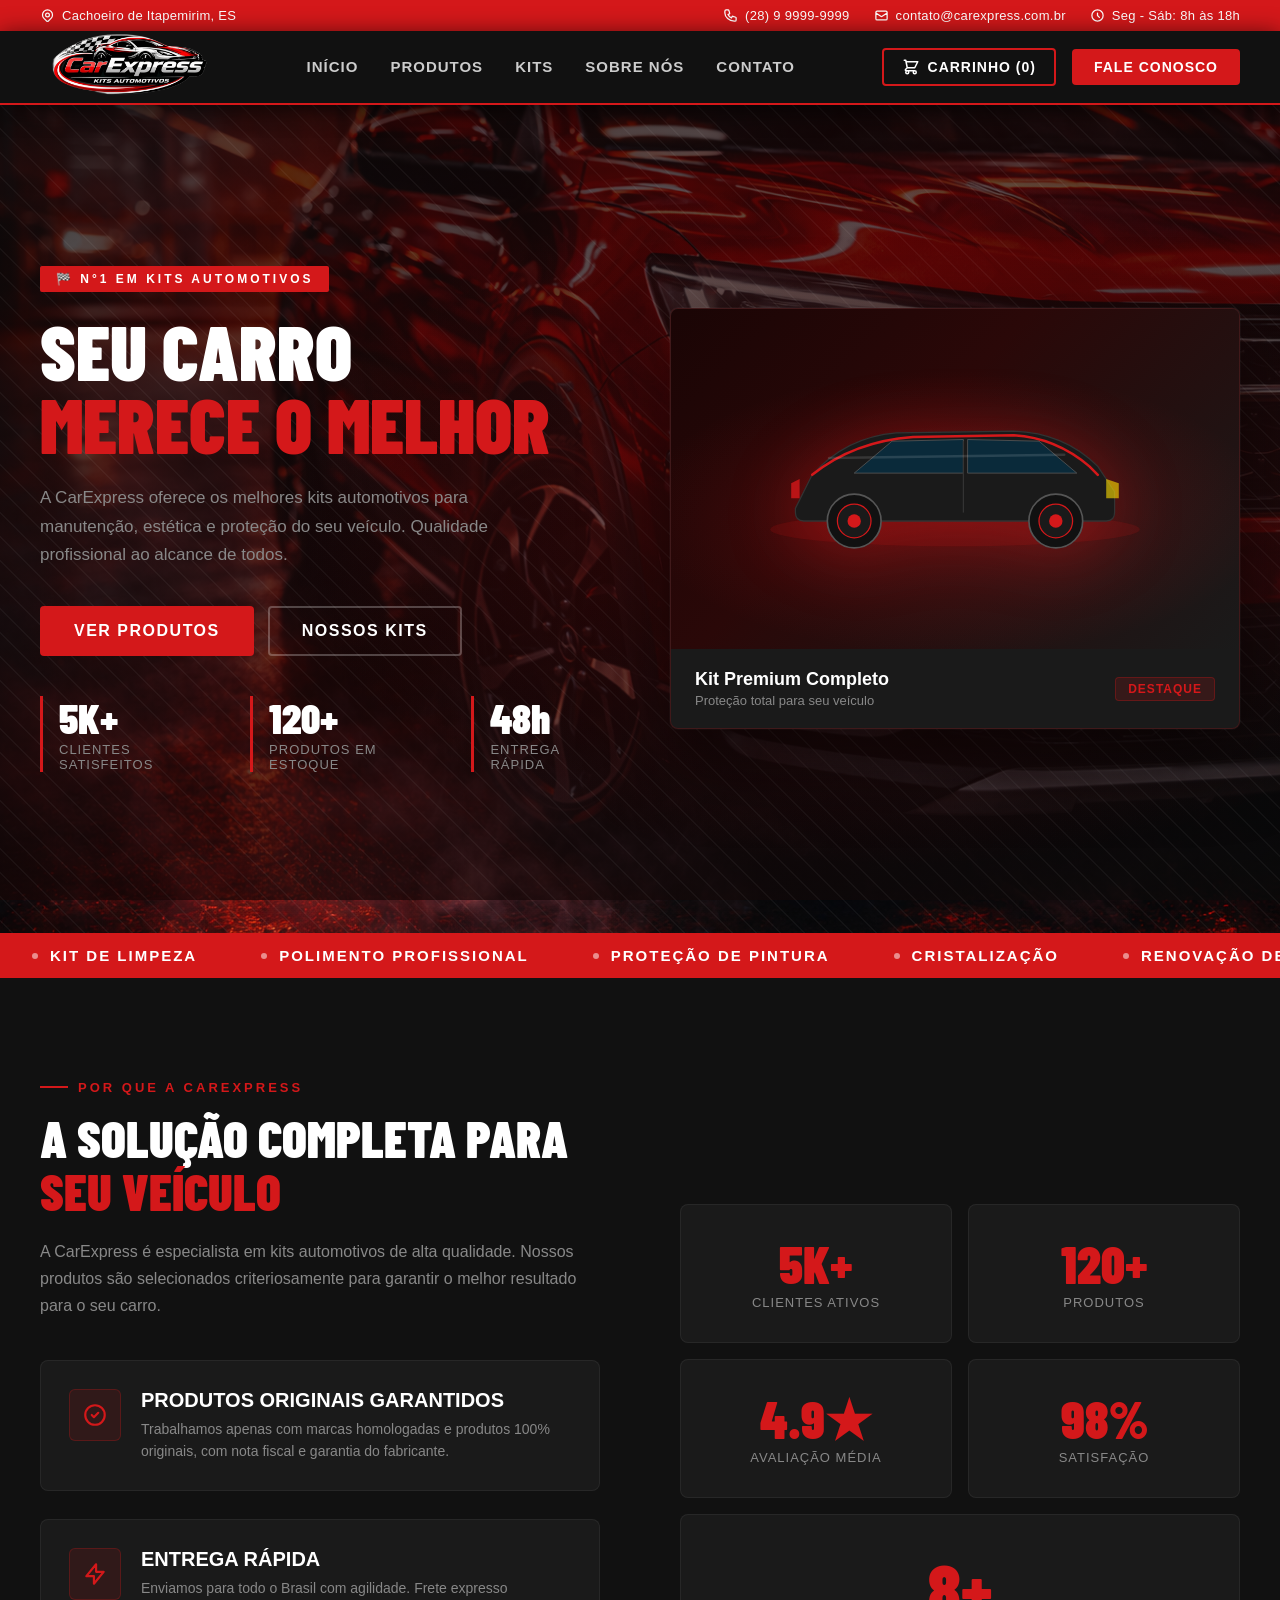
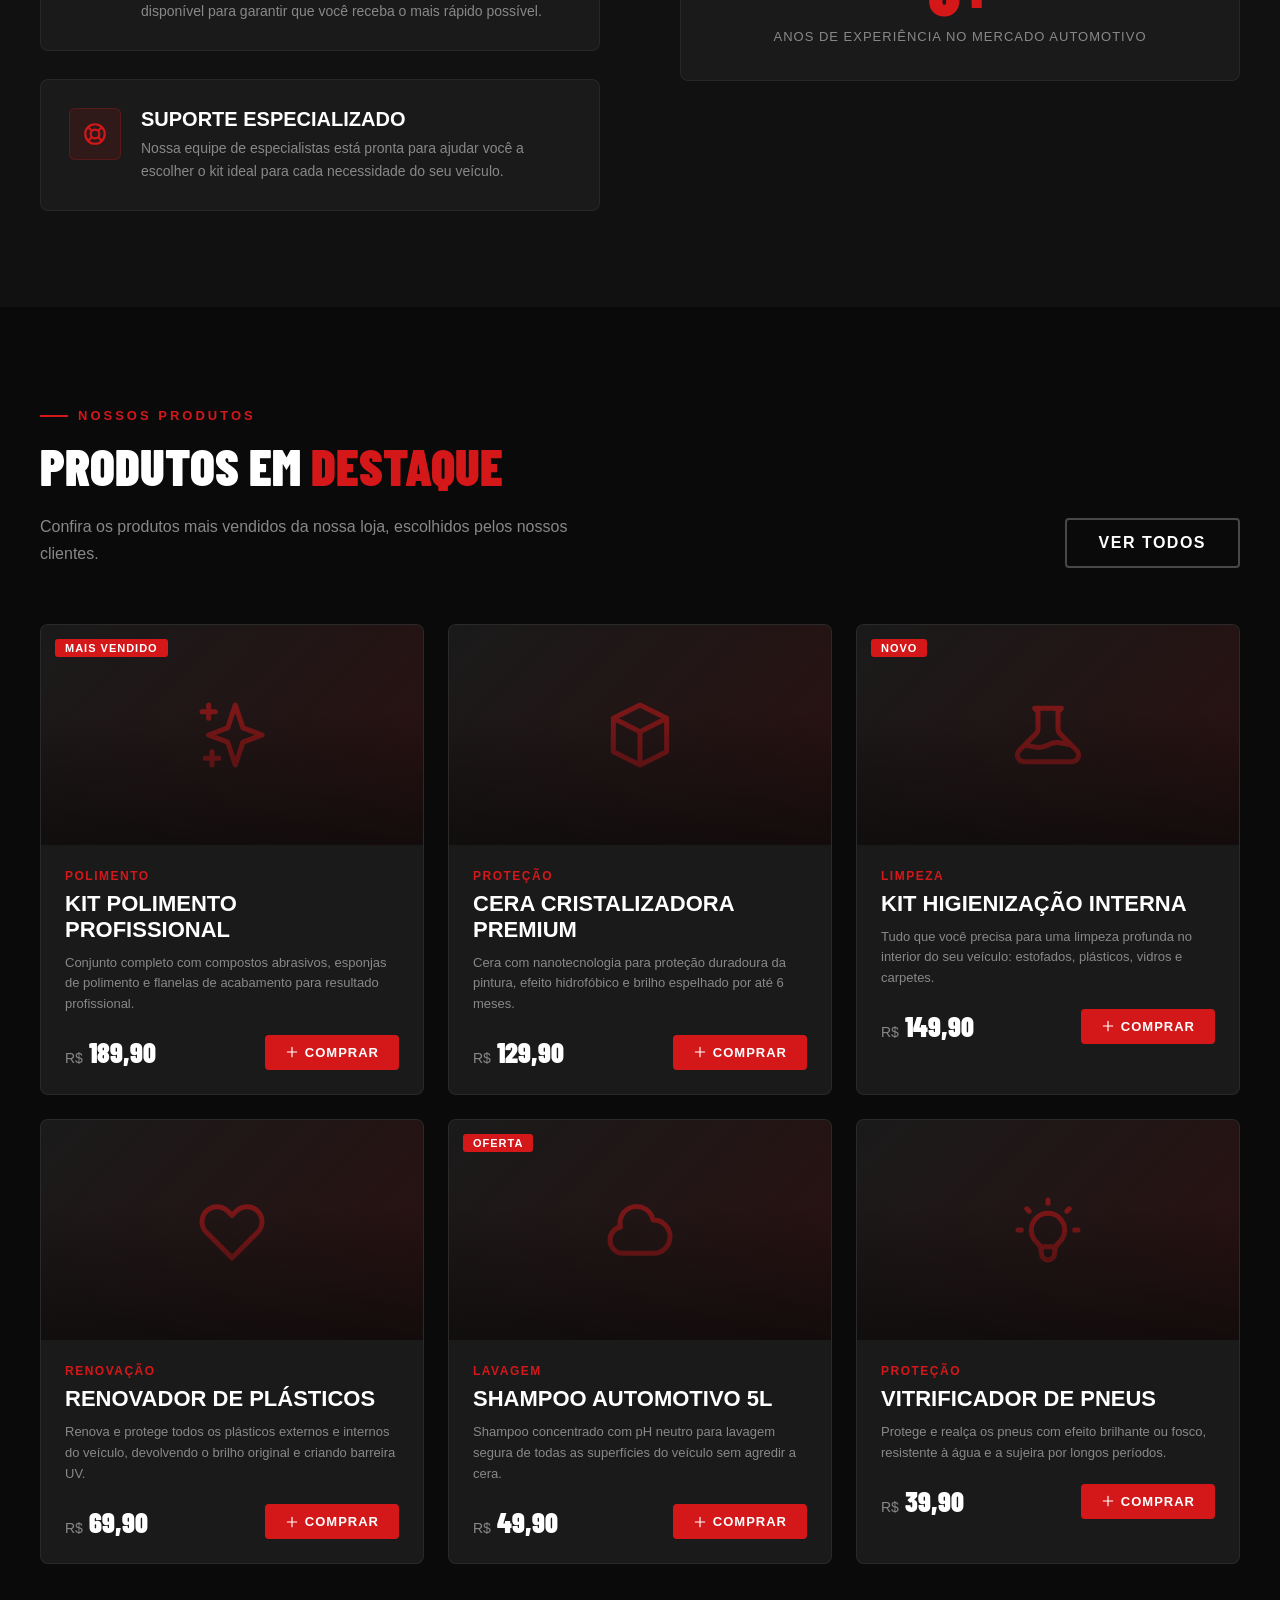
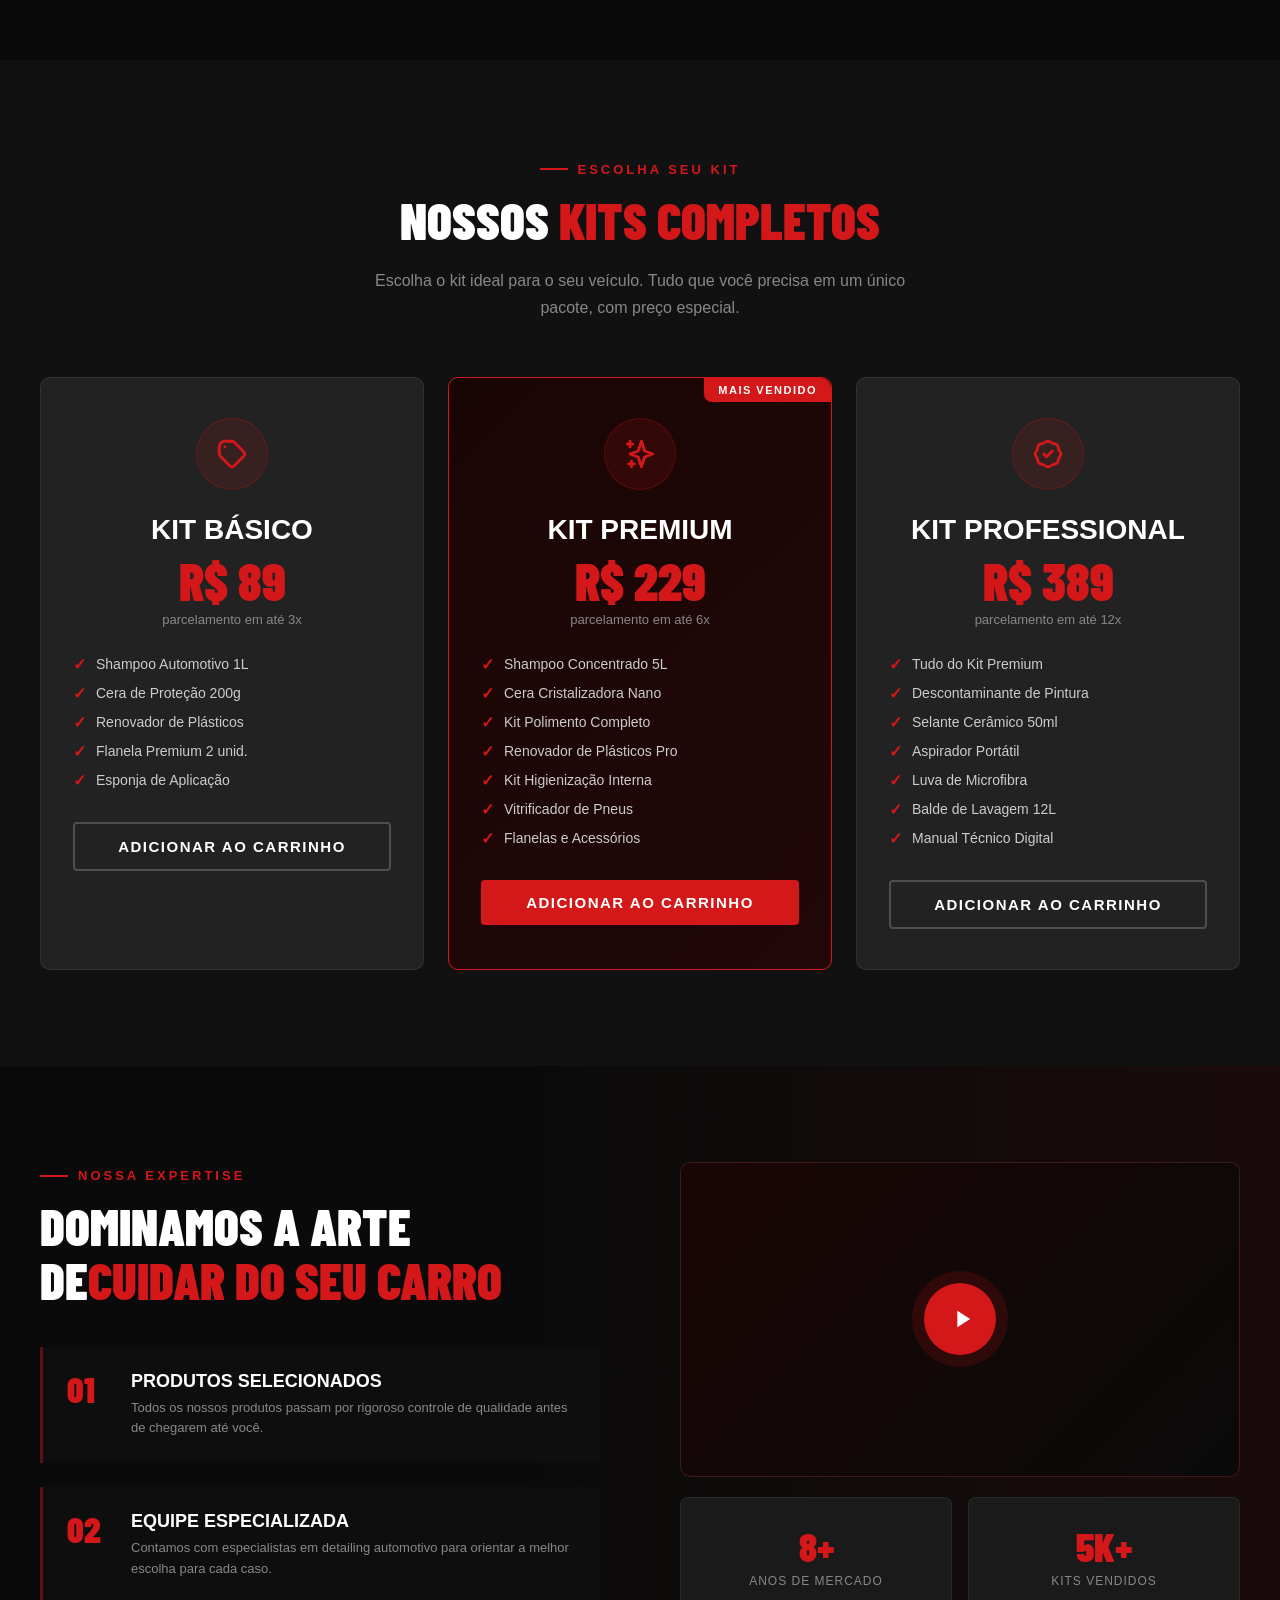
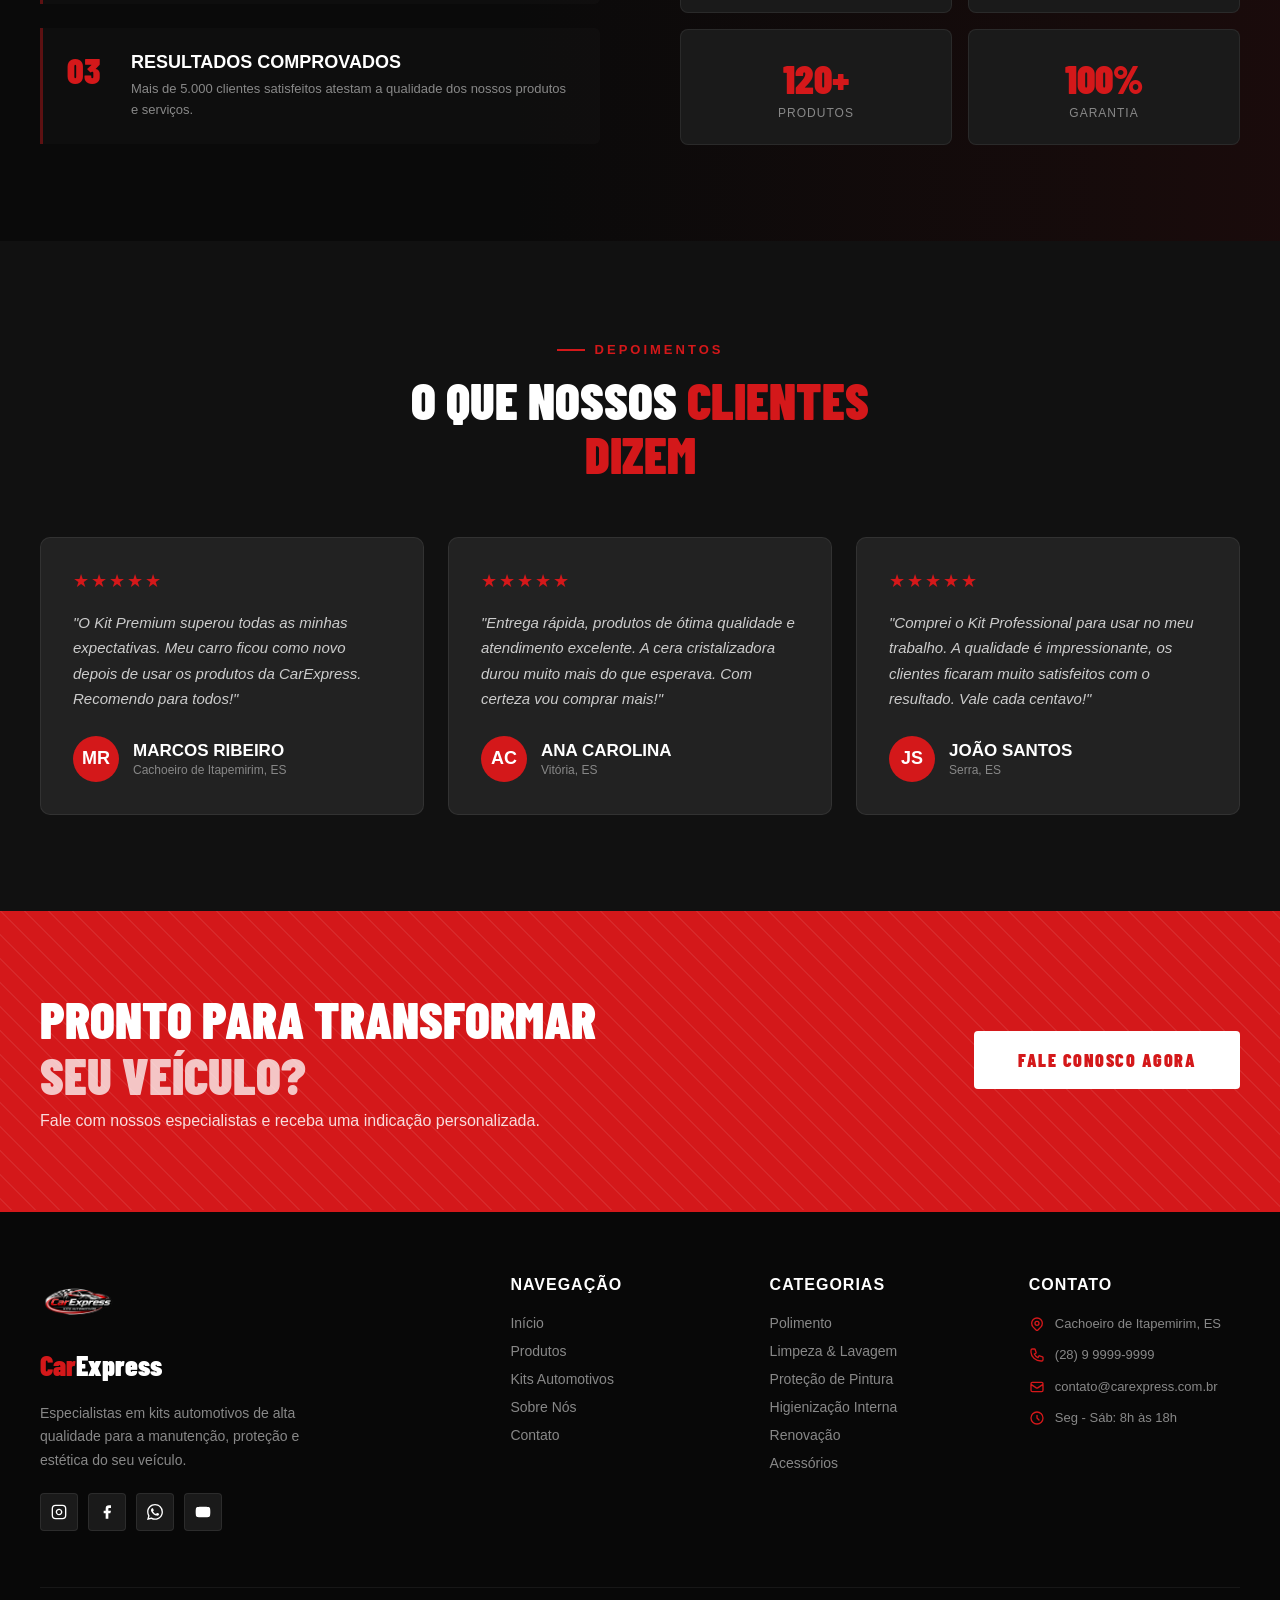
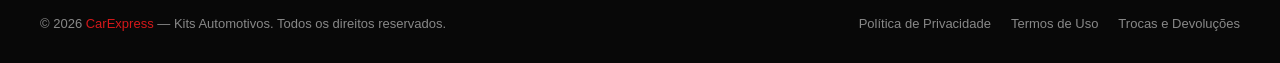
==== commit 33d68df4: "Update index.html" ====
--- a/index.html
+++ b/index.html
@@ -8,7 +8,7 @@
     <link
         href="https://fonts.googleapis.com/css2?family=Barlow+Condensed:wght@400;600;700;800;900&family=Barlow:wght@300;400;500;600&display=swap"
         rel="stylesheet" />
-    <link rel="stylesheet" href="/css/carexpress.css" />
+    <link rel="stylesheet" href="css/Carexpress.css" />
 </head>
 
 <body>
@@ -57,7 +57,7 @@
     <nav>
         <div class="nav-inner">
             <a href="#" class="nav-logo">
-                <img src="/img/CarExpress-logo.png" alt="CarExpress"
+                <img src="img/CarExpress-logo.png" alt="CarExpress"
                     onerror="this.style.display='none';this.nextElementSibling.style.display='block'" />
                 <span
                     style="display:none;font-family:'Barlow Condensed',sans-serif;font-weight:900;font-size:28px;color:#fff;"><span
@@ -649,7 +649,7 @@
         <div class="container">
             <div class="footer-grid">
                 <div>
-                    <img src="/mnt/user-data/uploads/CarExpress-logo__1_.png" alt="CarExpress" class="footer-brand-logo"
+                    <img src="img/CarExpress-logo.png" alt="CarExpress" class="footer-brand-logo"
                         onerror="this.style.display='none';this.nextElementSibling.style.display='block'" />
                     <span
                         style="display:none;font-family:'Barlow Condensed',sans-serif;font-weight:900;font-size:28px;color:#fff;margin-bottom:20px;display:block;"><span
--- a/css/Carexpress.css
+++ b/css/Carexpress.css
@@ -0,0 +1,1419 @@
+*,
+*::before,
+*::after {
+    margin: 0;
+    padding: 0;
+    box-sizing: border-box;
+}
+
+:root {
+    --red: #d4181a;
+    --red-dark: #a81214;
+    --black: #0a0a0a;
+    --dark: #111111;
+    --dark2: #1a1a1a;
+    --dark3: #222222;
+    --white: #ffffff;
+    --gray: #888888;
+    --light-gray: #cccccc;
+    --silver: #c0c0c0;
+}
+
+html {
+    scroll-behavior: smooth;
+}
+
+body {
+    background: var(--black);
+    color: var(--white);
+    font-family: 'Barlow', sans-serif;
+    overflow-x: hidden;
+}
+
+/* ===== TOP BAR ===== */
+.topbar {
+    background: var(--red);
+    padding: 8px 0;
+    font-size: 13px;
+    font-weight: 500;
+    letter-spacing: 0.3px;
+}
+
+.topbar-inner {
+    max-width: 1280px;
+    margin: 0 auto;
+    padding: 0 40px;
+    display: flex;
+    justify-content: space-between;
+    align-items: center;
+    flex-wrap: wrap;
+    gap: 6px;
+}
+
+.topbar-item {
+    display: flex;
+    align-items: center;
+    gap: 7px;
+    color: var(--white);
+    text-decoration: none;
+}
+
+.topbar-item svg {
+    width: 15px;
+    height: 15px;
+    flex-shrink: 0;
+}
+
+.topbar-right {
+    display: flex;
+    gap: 24px;
+}
+
+/* ===== NAVBAR ===== */
+nav {
+    background: var(--dark);
+    border-bottom: 2px solid var(--red);
+    position: sticky;
+    top: 0;
+    z-index: 1000;
+    box-shadow: 0 4px 24px rgba(0, 0, 0, 0.7);
+}
+
+.nav-inner {
+    max-width: 1280px;
+    margin: 0 auto;
+    padding: 0 40px;
+    display: flex;
+    align-items: center;
+    justify-content: space-between;
+    height: 72px;
+}
+
+.nav-logo img {
+    height: 120px;
+}
+
+.nav-links {
+    display: flex;
+    align-items: center;
+    gap: 32px;
+    list-style: none;
+}
+
+.nav-links a {
+    color: var(--light-gray);
+    text-decoration: none;
+    font-family: 'Barlow Condensed', sans-serif;
+    font-weight: 600;
+    font-size: 15px;
+    letter-spacing: 1px;
+    text-transform: uppercase;
+    transition: color 0.2s;
+}
+
+.nav-links a:hover {
+    color: var(--red);
+}
+
+.nav-actions {
+    display: flex;
+    align-items: center;
+    gap: 16px;
+}
+
+.nav-cart {
+    background: none;
+    border: 2px solid var(--red);
+    color: var(--white);
+    border-radius: 4px;
+    padding: 8px 18px;
+    font-family: 'Barlow Condensed', sans-serif;
+    font-weight: 700;
+    font-size: 14px;
+    letter-spacing: 1px;
+    text-transform: uppercase;
+    cursor: pointer;
+    transition: background 0.2s, color 0.2s;
+    display: flex;
+    align-items: center;
+    gap: 8px;
+}
+
+.nav-cart:hover {
+    background: var(--red);
+}
+
+.btn-quote {
+    background: var(--red);
+    color: var(--white);
+    border: none;
+    border-radius: 4px;
+    padding: 10px 22px;
+    font-family: 'Barlow Condensed', sans-serif;
+    font-weight: 800;
+    font-size: 14px;
+    letter-spacing: 1px;
+    text-transform: uppercase;
+    cursor: pointer;
+    transition: background 0.2s;
+}
+
+.btn-quote:hover {
+    background: var(--red-dark);
+}
+
+/* ===== HERO ===== */
+.hero {
+    position: relative;
+    min-height: 92vh;
+    display: flex;
+    align-items: center;
+    background: var(--black);
+    overflow: hidden;
+}
+
+.hero-bg {
+    position: absolute;
+    inset: 0;
+    background: linear-gradient(135deg, rgba(10, 10, 10, 0.7) 0%, rgba(26, 5, 5, 0.7) 50%, rgba(10, 10, 10, 0.7) 100%), url('/img/carroFundoImg.png');
+    background-size: cover;
+    background-position: center right;
+    background-repeat: no-repeat;
+    background-attachment: fixed;
+}
+
+.hero-bg::before {
+    content: '';
+    position: absolute;
+    inset: 0;
+    background: radial-gradient(ellipse 70% 60% at 70% 50%, rgba(212, 24, 26, 0.18) 0%, transparent 70%);
+}
+
+/* diagonal stripe pattern */
+.hero-bg::after {
+    content: '';
+    position: absolute;
+    inset: 0;
+    opacity: 0.04;
+    background-image: repeating-linear-gradient(45deg, #fff 0, #fff 1px, transparent 0, transparent 50%);
+    background-size: 24px 24px;
+}
+
+.hero-inner {
+    position: relative;
+    z-index: 2;
+    max-width: 1280px;
+    margin: 0 auto;
+    padding: 0 40px;
+    display: grid;
+    grid-template-columns: 1fr 1fr;
+    gap: 60px;
+    align-items: center;
+    width: 100%;
+}
+
+.hero-badge {
+    display: inline-block;
+    background: var(--red);
+    color: var(--white);
+    font-family: 'Barlow Condensed', sans-serif;
+    font-weight: 700;
+    font-size: 12px;
+    letter-spacing: 3px;
+    text-transform: uppercase;
+    padding: 6px 16px;
+    border-radius: 2px;
+    margin-bottom: 22px;
+}
+
+.hero h1 {
+    font-family: 'Barlow Condensed', sans-serif;
+    font-weight: 900;
+    font-size: clamp(52px, 6vw, 82px);
+    line-height: 0.95;
+    text-transform: uppercase;
+    color: var(--white);
+    margin-bottom: 24px;
+}
+
+.hero h1 span {
+    color: var(--red);
+    display: block;
+}
+
+.hero p {
+    color: var(--gray);
+    font-size: 17px;
+    line-height: 1.7;
+    max-width: 480px;
+    margin-bottom: 36px;
+}
+
+.hero-btns {
+    display: flex;
+    gap: 14px;
+    flex-wrap: wrap;
+}
+
+.btn-primary {
+    background: var(--red);
+    color: var(--white);
+    border: none;
+    border-radius: 4px;
+    padding: 16px 34px;
+    font-family: 'Barlow Condensed', sans-serif;
+    font-weight: 800;
+    font-size: 16px;
+    letter-spacing: 1.5px;
+    text-transform: uppercase;
+    cursor: pointer;
+    transition: background 0.2s, transform 0.15s;
+    text-decoration: none;
+    display: inline-block;
+}
+
+.btn-primary:hover {
+    background: var(--red-dark);
+    transform: translateY(-2px);
+}
+
+.btn-outline {
+    background: none;
+    color: var(--white);
+    border: 2px solid rgba(255, 255, 255, 0.25);
+    border-radius: 4px;
+    padding: 14px 32px;
+    font-family: 'Barlow Condensed', sans-serif;
+    font-weight: 700;
+    font-size: 16px;
+    letter-spacing: 1.5px;
+    text-transform: uppercase;
+    cursor: pointer;
+    transition: border-color 0.2s, color 0.2s;
+    text-decoration: none;
+    display: inline-block;
+}
+
+.btn-outline:hover {
+    border-color: var(--red);
+    color: var(--red);
+}
+
+.hero-visual {
+    display: flex;
+    flex-direction: column;
+    gap: 16px;
+    align-items: flex-end;
+}
+
+.hero-stats {
+    display: flex;
+    gap: 32px;
+    margin-top: 40px;
+}
+
+.stat {
+    border-left: 3px solid var(--red);
+    padding-left: 16px;
+}
+
+.stat-num {
+    font-family: 'Barlow Condensed', sans-serif;
+    font-weight: 900;
+    font-size: 42px;
+    color: var(--white);
+    line-height: 1;
+}
+
+.stat-label {
+    font-size: 13px;
+    color: var(--gray);
+    text-transform: uppercase;
+    letter-spacing: 1px;
+    margin-top: 4px;
+}
+
+.hero-img-card {
+    background: var(--dark2);
+    border: 1px solid rgba(212, 24, 26, 0.2);
+    border-radius: 8px;
+    overflow: hidden;
+    position: relative;
+    width: 100%;
+    box-shadow: 0 24px 80px rgba(0, 0, 0, 0.6), 0 0 0 1px rgba(255, 255, 255, 0.04);
+}
+
+.hero-car-placeholder {
+    height: 340px;
+    background: linear-gradient(135deg, #1a0505 0%, #2a0808 40%, #1a1a1a 100%);
+    display: flex;
+    align-items: center;
+    justify-content: center;
+    position: relative;
+    overflow: hidden;
+}
+
+.hero-car-placeholder::before {
+    content: '';
+    position: absolute;
+    inset: 0;
+    background: radial-gradient(ellipse 80% 60% at 50% 60%, rgba(212, 24, 26, 0.25) 0%, transparent 70%);
+}
+
+.hero-car-svg {
+    width: 85%;
+    max-width: 420px;
+    position: relative;
+    z-index: 1;
+    filter: drop-shadow(0 8px 32px rgba(212, 24, 26, 0.4));
+}
+
+.hero-card-info {
+    padding: 20px 24px;
+    display: flex;
+    align-items: center;
+    justify-content: space-between;
+}
+
+.hero-card-title {
+    font-family: 'Barlow Condensed', sans-serif;
+    font-weight: 700;
+    font-size: 18px;
+}
+
+.hero-card-tag {
+    background: rgba(212, 24, 26, 0.15);
+    color: var(--red);
+    border: 1px solid rgba(212, 24, 26, 0.3);
+    border-radius: 4px;
+    padding: 4px 12px;
+    font-size: 12px;
+    font-weight: 600;
+    letter-spacing: 1px;
+    text-transform: uppercase;
+}
+
+/* ===== MARQUEE STRIP ===== */
+.marquee-strip {
+    background: var(--red);
+    padding: 14px 0;
+    overflow: hidden;
+}
+
+.marquee-track {
+    display: flex;
+    gap: 0;
+    animation: marquee 20s linear infinite;
+    white-space: nowrap;
+}
+
+.marquee-item {
+    display: flex;
+    align-items: center;
+    gap: 12px;
+    padding: 0 32px;
+    font-family: 'Barlow Condensed', sans-serif;
+    font-weight: 700;
+    font-size: 15px;
+    letter-spacing: 2px;
+    text-transform: uppercase;
+    color: var(--white);
+}
+
+.marquee-dot {
+    width: 6px;
+    height: 6px;
+    background: rgba(255, 255, 255, 0.5);
+    border-radius: 50%;
+}
+
+@keyframes marquee {
+    from {
+        transform: translateX(0);
+    }
+
+    to {
+        transform: translateX(-50%);
+    }
+}
+
+/* ===== SECTION COMMONS ===== */
+section {
+    padding: 96px 0;
+}
+
+.container {
+    max-width: 1280px;
+    margin: 0 auto;
+    padding: 0 40px;
+}
+
+.section-tag {
+    display: inline-flex;
+    align-items: center;
+    gap: 10px;
+    font-family: 'Barlow Condensed', sans-serif;
+    font-weight: 700;
+    font-size: 13px;
+    letter-spacing: 3px;
+    text-transform: uppercase;
+    color: var(--red);
+    margin-bottom: 16px;
+}
+
+.section-tag::before {
+    content: '';
+    display: block;
+    width: 28px;
+    height: 2px;
+    background: var(--red);
+}
+
+.section-title {
+    font-family: 'Barlow Condensed', sans-serif;
+    font-weight: 900;
+    font-size: clamp(36px, 4vw, 54px);
+    line-height: 1.05;
+    text-transform: uppercase;
+    color: var(--white);
+    margin-bottom: 20px;
+}
+
+.section-title span {
+    color: var(--red);
+}
+
+.section-desc {
+    color: var(--gray);
+    font-size: 16px;
+    line-height: 1.7;
+    max-width: 560px;
+}
+
+/* ===== WHY US ===== */
+.why {
+    background: var(--dark);
+}
+
+.why-grid {
+    display: grid;
+    grid-template-columns: 1fr 1fr;
+    gap: 80px;
+    align-items: center;
+}
+
+.why-features {
+    display: flex;
+    flex-direction: column;
+    gap: 28px;
+    margin-top: 40px;
+}
+
+.why-feature {
+    display: flex;
+    gap: 20px;
+    align-items: flex-start;
+    padding: 28px;
+    background: var(--dark2);
+    border: 1px solid rgba(255, 255, 255, 0.06);
+    border-radius: 8px;
+    transition: border-color 0.2s, transform 0.2s;
+}
+
+.why-feature:hover {
+    border-color: rgba(212, 24, 26, 0.4);
+    transform: translateX(6px);
+}
+
+.why-icon {
+    width: 52px;
+    height: 52px;
+    background: rgba(212, 24, 26, 0.12);
+    border: 1px solid rgba(212, 24, 26, 0.25);
+    border-radius: 6px;
+    display: flex;
+    align-items: center;
+    justify-content: center;
+    flex-shrink: 0;
+}
+
+.why-icon svg {
+    width: 26px;
+    height: 26px;
+    color: var(--red);
+}
+
+.why-feat-title {
+    font-family: 'Barlow Condensed', sans-serif;
+    font-weight: 700;
+    font-size: 20px;
+    text-transform: uppercase;
+    margin-bottom: 6px;
+}
+
+.why-feat-desc {
+    color: var(--gray);
+    font-size: 14px;
+    line-height: 1.6;
+}
+
+.why-visual {
+    display: grid;
+    grid-template-columns: 1fr 1fr;
+    gap: 16px;
+}
+
+.why-card {
+    background: var(--dark2);
+    border: 1px solid rgba(255, 255, 255, 0.06);
+    border-radius: 8px;
+    padding: 32px 24px;
+    text-align: center;
+    transition: border-color 0.2s;
+}
+
+.why-card:hover {
+    border-color: rgba(212, 24, 26, 0.35);
+}
+
+.why-card-num {
+    font-family: 'Barlow Condensed', sans-serif;
+    font-weight: 900;
+    font-size: 52px;
+    color: var(--red);
+    line-height: 1;
+}
+
+.why-card-label {
+    font-size: 13px;
+    color: var(--gray);
+    text-transform: uppercase;
+    letter-spacing: 1px;
+    margin-top: 6px;
+}
+
+.why-card.large {
+    grid-column: 1 / -1;
+    padding: 36px;
+}
+
+.why-card.large .why-card-num {
+    font-size: 72px;
+}
+
+/* ===== PRODUCTS ===== */
+.products {
+    background: var(--black);
+}
+
+.products-header {
+    display: flex;
+    align-items: flex-end;
+    justify-content: space-between;
+    margin-bottom: 56px;
+    gap: 20px;
+    flex-wrap: wrap;
+}
+
+.products-grid {
+    display: grid;
+    grid-template-columns: repeat(3, 1fr);
+    gap: 24px;
+}
+
+.product-card {
+    background: var(--dark2);
+    border: 1px solid rgba(255, 255, 255, 0.07);
+    border-radius: 8px;
+    overflow: hidden;
+    transition: transform 0.2s, border-color 0.2s;
+    cursor: pointer;
+}
+
+.product-card:hover {
+    transform: translateY(-6px);
+    border-color: rgba(212, 24, 26, 0.35);
+}
+
+.product-img {
+    height: 220px;
+    background: linear-gradient(135deg, #1a1a1a 0%, #2a1010 100%);
+    display: flex;
+    align-items: center;
+    justify-content: center;
+    position: relative;
+    overflow: hidden;
+}
+
+.product-img::before {
+    content: '';
+    position: absolute;
+    bottom: 0;
+    left: 0;
+    right: 0;
+    height: 60%;
+    background: linear-gradient(to top, rgba(10, 10, 10, 0.7), transparent);
+}
+
+.product-img svg {
+    width: 80px;
+    height: 80px;
+    color: rgba(212, 24, 26, 0.5);
+}
+
+.product-badge {
+    position: absolute;
+    top: 14px;
+    left: 14px;
+    background: var(--red);
+    color: var(--white);
+    font-family: 'Barlow Condensed', sans-serif;
+    font-weight: 700;
+    font-size: 11px;
+    letter-spacing: 1px;
+    text-transform: uppercase;
+    padding: 3px 10px;
+    border-radius: 3px;
+}
+
+.product-body {
+    padding: 24px;
+}
+
+.product-cat {
+    font-size: 12px;
+    color: var(--red);
+    text-transform: uppercase;
+    letter-spacing: 1.5px;
+    font-weight: 600;
+    margin-bottom: 8px;
+}
+
+.product-name {
+    font-family: 'Barlow Condensed', sans-serif;
+    font-weight: 700;
+    font-size: 22px;
+    text-transform: uppercase;
+    margin-bottom: 10px;
+}
+
+.product-desc {
+    color: var(--gray);
+    font-size: 13px;
+    line-height: 1.6;
+    margin-bottom: 20px;
+}
+
+.product-footer {
+    display: flex;
+    align-items: center;
+    justify-content: space-between;
+}
+
+.product-price {
+    font-family: 'Barlow Condensed', sans-serif;
+    font-weight: 900;
+    font-size: 28px;
+}
+
+.product-price small {
+    font-size: 14px;
+    font-weight: 400;
+    color: var(--gray);
+}
+
+.btn-add {
+    background: var(--red);
+    color: var(--white);
+    border: none;
+    border-radius: 4px;
+    padding: 10px 20px;
+    font-family: 'Barlow Condensed', sans-serif;
+    font-weight: 700;
+    font-size: 13px;
+    letter-spacing: 1px;
+    text-transform: uppercase;
+    cursor: pointer;
+    transition: background 0.2s;
+    display: flex;
+    align-items: center;
+    gap: 6px;
+}
+
+.btn-add:hover {
+    background: var(--red-dark);
+}
+
+/* ===== KITS SECTION ===== */
+.kits {
+    background: var(--dark);
+}
+
+.kits-grid {
+    display: grid;
+    grid-template-columns: repeat(3, 1fr);
+    gap: 24px;
+    margin-top: 56px;
+}
+
+.kit-card {
+    background: var(--dark3);
+    border: 1px solid rgba(255, 255, 255, 0.08);
+    border-radius: 10px;
+    padding: 40px 32px;
+    text-align: center;
+    position: relative;
+    overflow: hidden;
+    transition: transform 0.2s, border-color 0.2s;
+}
+
+.kit-card:hover {
+    transform: translateY(-8px);
+    border-color: rgba(212, 24, 26, 0.4);
+}
+
+.kit-card.featured {
+    border-color: var(--red);
+    background: linear-gradient(135deg, #1a0505 0%, #220808 100%);
+}
+
+.kit-card.featured::before {
+    content: 'MAIS VENDIDO';
+    position: absolute;
+    top: 0;
+    right: 0;
+    background: var(--red);
+    color: var(--white);
+    font-family: 'Barlow Condensed', sans-serif;
+    font-weight: 700;
+    font-size: 11px;
+    letter-spacing: 1.5px;
+    padding: 6px 14px;
+    border-radius: 0 10px 0 8px;
+}
+
+.kit-icon {
+    width: 72px;
+    height: 72px;
+    background: rgba(212, 24, 26, 0.12);
+    border: 1px solid rgba(212, 24, 26, 0.25);
+    border-radius: 50%;
+    display: flex;
+    align-items: center;
+    justify-content: center;
+    margin: 0 auto 24px;
+}
+
+.kit-icon svg {
+    width: 34px;
+    height: 34px;
+    color: var(--red);
+}
+
+.kit-name {
+    font-family: 'Barlow Condensed', sans-serif;
+    font-weight: 800;
+    font-size: 28px;
+    text-transform: uppercase;
+    margin-bottom: 8px;
+}
+
+.kit-price {
+    font-family: 'Barlow Condensed', sans-serif;
+    font-weight: 900;
+    font-size: 52px;
+    color: var(--red);
+    line-height: 1;
+    margin-bottom: 6px;
+}
+
+.kit-price-note {
+    font-size: 13px;
+    color: var(--gray);
+    margin-bottom: 28px;
+}
+
+.kit-items {
+    list-style: none;
+    margin-bottom: 32px;
+    display: flex;
+    flex-direction: column;
+    gap: 10px;
+}
+
+.kit-items li {
+    font-size: 14px;
+    color: var(--light-gray);
+    display: flex;
+    align-items: center;
+    gap: 10px;
+}
+
+.kit-items li::before {
+    content: '✓';
+    color: var(--red);
+    font-weight: 700;
+    font-size: 16px;
+}
+
+.btn-kit {
+    width: 100%;
+    padding: 14px;
+    background: var(--red);
+    color: var(--white);
+    border: none;
+    border-radius: 4px;
+    font-family: 'Barlow Condensed', sans-serif;
+    font-weight: 800;
+    font-size: 15px;
+    letter-spacing: 1.5px;
+    text-transform: uppercase;
+    cursor: pointer;
+    transition: background 0.2s;
+}
+
+.btn-kit:hover {
+    background: var(--red-dark);
+}
+
+.btn-kit.outline {
+    background: none;
+    border: 2px solid rgba(255, 255, 255, 0.2);
+    color: var(--white);
+}
+
+.btn-kit.outline:hover {
+    border-color: var(--red);
+    background: rgba(212, 24, 26, 0.08);
+}
+
+/* ===== VIDEO / MASTERY ===== */
+.mastery {
+    background: var(--black);
+    position: relative;
+    overflow: hidden;
+}
+
+.mastery-bg {
+    position: absolute;
+    inset: 0;
+    background: linear-gradient(90deg, rgba(10, 10, 10, 0.98) 40%, rgba(212, 24, 26, 0.08) 100%);
+}
+
+.mastery-inner {
+    position: relative;
+    z-index: 2;
+    display: grid;
+    grid-template-columns: 1fr 1fr;
+    gap: 80px;
+    align-items: center;
+}
+
+.mastery-feats {
+    display: flex;
+    flex-direction: column;
+    gap: 24px;
+    margin-top: 40px;
+}
+
+.mastery-feat {
+    display: flex;
+    gap: 16px;
+    align-items: flex-start;
+    padding: 24px;
+    border-left: 3px solid rgba(212, 24, 26, 0.4);
+    background: rgba(255, 255, 255, 0.02);
+    border-radius: 0 6px 6px 0;
+    transition: border-color 0.2s, background 0.2s;
+}
+
+.mastery-feat:hover {
+    border-left-color: var(--red);
+    background: rgba(212, 24, 26, 0.04);
+}
+
+.mastery-feat-num {
+    font-family: 'Barlow Condensed', sans-serif;
+    font-weight: 900;
+    font-size: 36px;
+    color: var(--red);
+    line-height: 1;
+    flex-shrink: 0;
+    width: 48px;
+}
+
+.mastery-feat-title {
+    font-family: 'Barlow Condensed', sans-serif;
+    font-weight: 700;
+    font-size: 18px;
+    text-transform: uppercase;
+    margin-bottom: 6px;
+}
+
+.mastery-feat-desc {
+    color: var(--gray);
+    font-size: 13px;
+    line-height: 1.6;
+}
+
+.mastery-video-side {
+    display: flex;
+    flex-direction: column;
+    gap: 20px;
+}
+
+.video-box {
+    background: var(--dark2);
+    border: 1px solid rgba(212, 24, 26, 0.2);
+    border-radius: 10px;
+    aspect-ratio: 16/9;
+    display: flex;
+    align-items: center;
+    justify-content: center;
+    position: relative;
+    overflow: hidden;
+    cursor: pointer;
+}
+
+.video-bg {
+    position: absolute;
+    inset: 0;
+    background: linear-gradient(135deg, #1a0505 0%, #0a0a0a 100%);
+}
+
+.play-btn {
+    width: 72px;
+    height: 72px;
+    background: var(--red);
+    border-radius: 50%;
+    display: flex;
+    align-items: center;
+    justify-content: center;
+    position: relative;
+    z-index: 2;
+    transition: transform 0.2s, box-shadow 0.2s;
+    box-shadow: 0 0 0 12px rgba(212, 24, 26, 0.15);
+}
+
+.video-box:hover .play-btn {
+    transform: scale(1.1);
+    box-shadow: 0 0 0 18px rgba(212, 24, 26, 0.1);
+}
+
+.play-btn svg {
+    width: 28px;
+    height: 28px;
+    color: var(--white);
+    margin-left: 4px;
+}
+
+.mastery-stats {
+    display: grid;
+    grid-template-columns: 1fr 1fr;
+    gap: 16px;
+}
+
+.mstat {
+    background: var(--dark2);
+    border: 1px solid rgba(255, 255, 255, 0.07);
+    border-radius: 8px;
+    padding: 24px;
+    text-align: center;
+}
+
+.mstat-num {
+    font-family: 'Barlow Condensed', sans-serif;
+    font-weight: 900;
+    font-size: 40px;
+    color: var(--red);
+}
+
+.mstat-label {
+    font-size: 12px;
+    color: var(--gray);
+    text-transform: uppercase;
+    letter-spacing: 1px;
+    margin-top: 4px;
+}
+
+/* ===== TESTIMONIALS ===== */
+.testimonials {
+    background: var(--dark);
+}
+
+.testimonials-grid {
+    display: grid;
+    grid-template-columns: repeat(3, 1fr);
+    gap: 24px;
+    margin-top: 56px;
+}
+
+.testi-card {
+    background: var(--dark3);
+    border: 1px solid rgba(255, 255, 255, 0.07);
+    border-radius: 10px;
+    padding: 32px;
+    transition: border-color 0.2s, transform 0.2s;
+}
+
+.testi-card:hover {
+    border-color: rgba(212, 24, 26, 0.3);
+    transform: translateY(-4px);
+}
+
+.testi-stars {
+    color: var(--red);
+    font-size: 18px;
+    letter-spacing: 2px;
+    margin-bottom: 18px;
+}
+
+.testi-text {
+    color: var(--light-gray);
+    font-size: 15px;
+    line-height: 1.7;
+    margin-bottom: 24px;
+    font-style: italic;
+}
+
+.testi-author {
+    display: flex;
+    align-items: center;
+    gap: 14px;
+}
+
+.testi-avatar {
+    width: 46px;
+    height: 46px;
+    background: var(--red);
+    border-radius: 50%;
+    display: flex;
+    align-items: center;
+    justify-content: center;
+    font-family: 'Barlow Condensed', sans-serif;
+    font-weight: 800;
+    font-size: 18px;
+    color: var(--white);
+    flex-shrink: 0;
+}
+
+.testi-name {
+    font-family: 'Barlow Condensed', sans-serif;
+    font-weight: 700;
+    font-size: 17px;
+    text-transform: uppercase;
+}
+
+.testi-city {
+    font-size: 12px;
+    color: var(--gray);
+    margin-top: 2px;
+}
+
+/* ===== CTA BANNER ===== */
+.cta-banner {
+    background: var(--red);
+    padding: 80px 0;
+    position: relative;
+    overflow: hidden;
+}
+
+.cta-banner::before {
+    content: '';
+    position: absolute;
+    inset: 0;
+    opacity: 0.07;
+    background-image: repeating-linear-gradient(45deg, #fff 0, #fff 1px, transparent 0, transparent 50%);
+    background-size: 24px 24px;
+}
+
+.cta-inner {
+    position: relative;
+    z-index: 2;
+    display: flex;
+    align-items: center;
+    justify-content: space-between;
+    gap: 40px;
+    flex-wrap: wrap;
+}
+
+.cta-title {
+    font-family: 'Barlow Condensed', sans-serif;
+    font-weight: 900;
+    font-size: clamp(32px, 4vw, 52px);
+    text-transform: uppercase;
+    line-height: 1.1;
+}
+
+.cta-title span {
+    opacity: 0.75;
+}
+
+.cta-desc {
+    font-size: 16px;
+    opacity: 0.85;
+    margin-top: 8px;
+}
+
+.btn-cta-white {
+    background: var(--white);
+    color: var(--red);
+    border: none;
+    border-radius: 4px;
+    padding: 18px 44px;
+    font-family: 'Barlow Condensed', sans-serif;
+    font-weight: 900;
+    font-size: 18px;
+    letter-spacing: 1.5px;
+    text-transform: uppercase;
+    cursor: pointer;
+    transition: transform 0.15s, box-shadow 0.15s;
+    white-space: nowrap;
+    flex-shrink: 0;
+}
+
+.btn-cta-white:hover {
+    transform: translateY(-3px);
+    box-shadow: 0 12px 32px rgba(0, 0, 0, 0.2);
+}
+
+/* ===== FOOTER ===== */
+footer {
+    background: #080808;
+    border-top: 2px solid var(--red);
+    padding: 64px 0 32px;
+}
+
+.footer-grid {
+    display: grid;
+    grid-template-columns: 2fr 1fr 1fr 1fr;
+    gap: 48px;
+    margin-bottom: 56px;
+}
+
+.footer-brand-logo {
+    height: 52px;
+    margin-bottom: 20px;
+    display: block;
+}
+
+.footer-brand-desc {
+    color: var(--gray);
+    font-size: 14px;
+    line-height: 1.7;
+    max-width: 280px;
+}
+
+.footer-socials {
+    display: flex;
+    gap: 10px;
+    margin-top: 20px;
+}
+
+.social-btn {
+    width: 38px;
+    height: 38px;
+    background: var(--dark2);
+    border: 1px solid rgba(255, 255, 255, 0.08);
+    border-radius: 4px;
+    display: flex;
+    align-items: center;
+    justify-content: center;
+    cursor: pointer;
+    transition: background 0.2s, border-color 0.2s;
+}
+
+.social-btn:hover {
+    background: var(--red);
+    border-color: var(--red);
+}
+
+.social-btn svg {
+    width: 16px;
+    height: 16px;
+    color: var(--white);
+}
+
+.footer-col-title {
+    font-family: 'Barlow Condensed', sans-serif;
+    font-weight: 800;
+    font-size: 16px;
+    text-transform: uppercase;
+    letter-spacing: 1px;
+    margin-bottom: 20px;
+    color: var(--white);
+}
+
+.footer-links {
+    list-style: none;
+    display: flex;
+    flex-direction: column;
+    gap: 10px;
+}
+
+.footer-links a {
+    color: var(--gray);
+    text-decoration: none;
+    font-size: 14px;
+    transition: color 0.2s;
+}
+
+.footer-links a:hover {
+    color: var(--red);
+}
+
+.footer-contact-item {
+    display: flex;
+    gap: 10px;
+    align-items: flex-start;
+    margin-bottom: 12px;
+}
+
+.footer-contact-item svg {
+    width: 16px;
+    height: 16px;
+    color: var(--red);
+    flex-shrink: 0;
+    margin-top: 2px;
+}
+
+.footer-contact-item span {
+    color: var(--gray);
+    font-size: 13px;
+    line-height: 1.5;
+}
+
+.footer-bottom {
+    border-top: 1px solid rgba(255, 255, 255, 0.06);
+    padding-top: 28px;
+    display: flex;
+    justify-content: space-between;
+    align-items: center;
+    flex-wrap: wrap;
+    gap: 12px;
+}
+
+.footer-copy {
+    color: var(--gray);
+    font-size: 13px;
+}
+
+.footer-copy a {
+    color: var(--red);
+    text-decoration: none;
+}
+
+.footer-legal {
+    display: flex;
+    gap: 20px;
+}
+
+.footer-legal a {
+    color: var(--gray);
+    font-size: 13px;
+    text-decoration: none;
+    transition: color 0.2s;
+}
+
+.footer-legal a:hover {
+    color: var(--white);
+}
+
+/* ===== ANIMATIONS ===== */
+@keyframes fadeUp {
+    from {
+        opacity: 0;
+        transform: translateY(30px);
+    }
+
+    to {
+        opacity: 1;
+        transform: translateY(0);
+    }
+}
+
+.fade-up {
+    animation: fadeUp 0.7s ease both;
+}
+
+.delay-1 {
+    animation-delay: 0.15s;
+}
+
+.delay-2 {
+    animation-delay: 0.3s;
+}
+
+.delay-3 {
+    animation-delay: 0.45s;
+}
+
+/* ===== RESPONSIVE ===== */
+@media (max-width: 1024px) {
+
+    .hero-inner,
+    .why-grid,
+    .mastery-inner {
+        grid-template-columns: 1fr;
+        gap: 48px;
+    }
+
+    .hero-visual {
+        align-items: center;
+    }
+
+    .products-grid,
+    .kits-grid,
+    .testimonials-grid {
+        grid-template-columns: 1fr 1fr;
+    }
+
+    .footer-grid {
+        grid-template-columns: 1fr 1fr;
+    }
+}
+
+@media (max-width: 640px) {
+    section {
+        padding: 64px 0;
+    }
+
+    .container {
+        padding: 0 20px;
+    }
+
+    .nav-inner {
+        padding: 0 20px;
+    }
+
+    .topbar-inner {
+        padding: 0 20px;
+    }
+
+    .nav-links {
+        display: none;
+    }
+
+    .products-grid,
+    .kits-grid,
+    .testimonials-grid {
+        grid-template-columns: 1fr;
+    }
+
+    .footer-grid {
+        grid-template-columns: 1fr;
+    }
+
+    .cta-inner {
+        flex-direction: column;
+        text-align: center;
+    }
+
+    .hero h1 {
+        font-size: 48px;
+    }
+
+    .why-visual {
+        grid-template-columns: 1fr;
+    }
+}
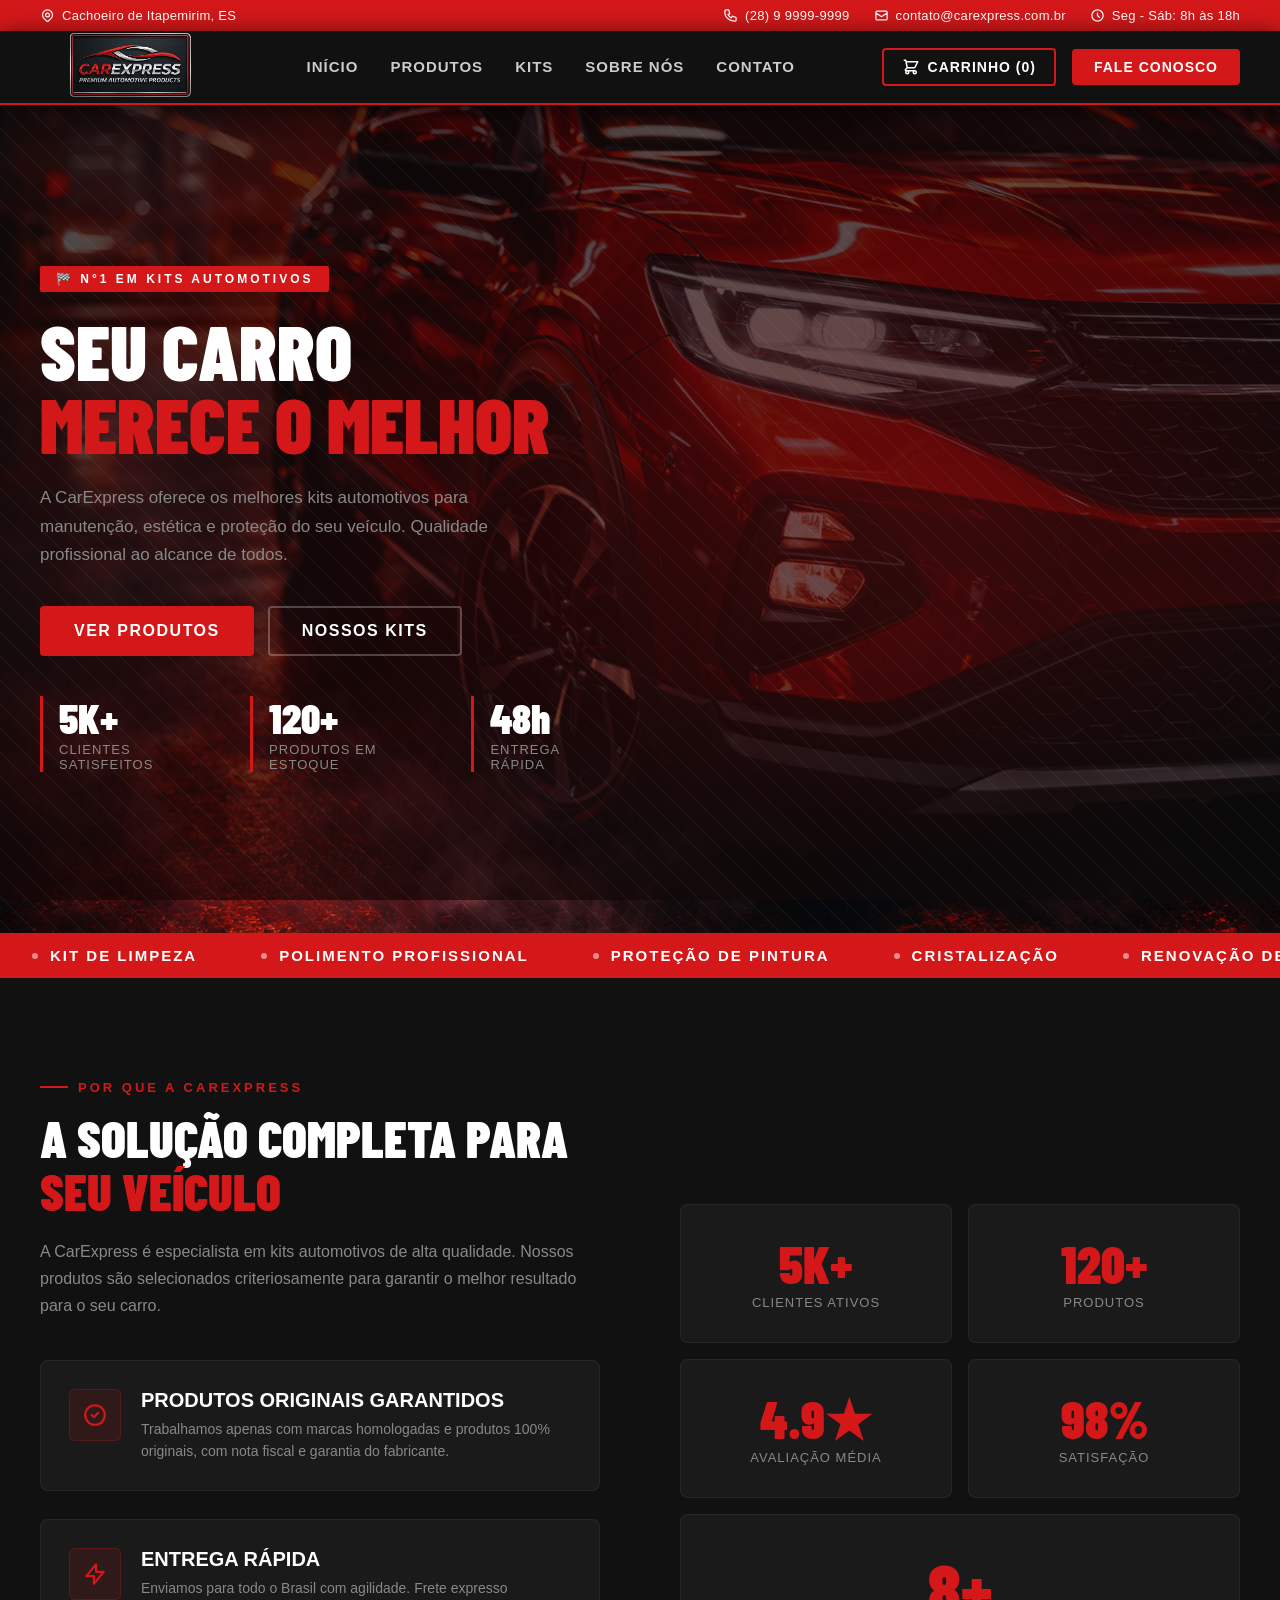
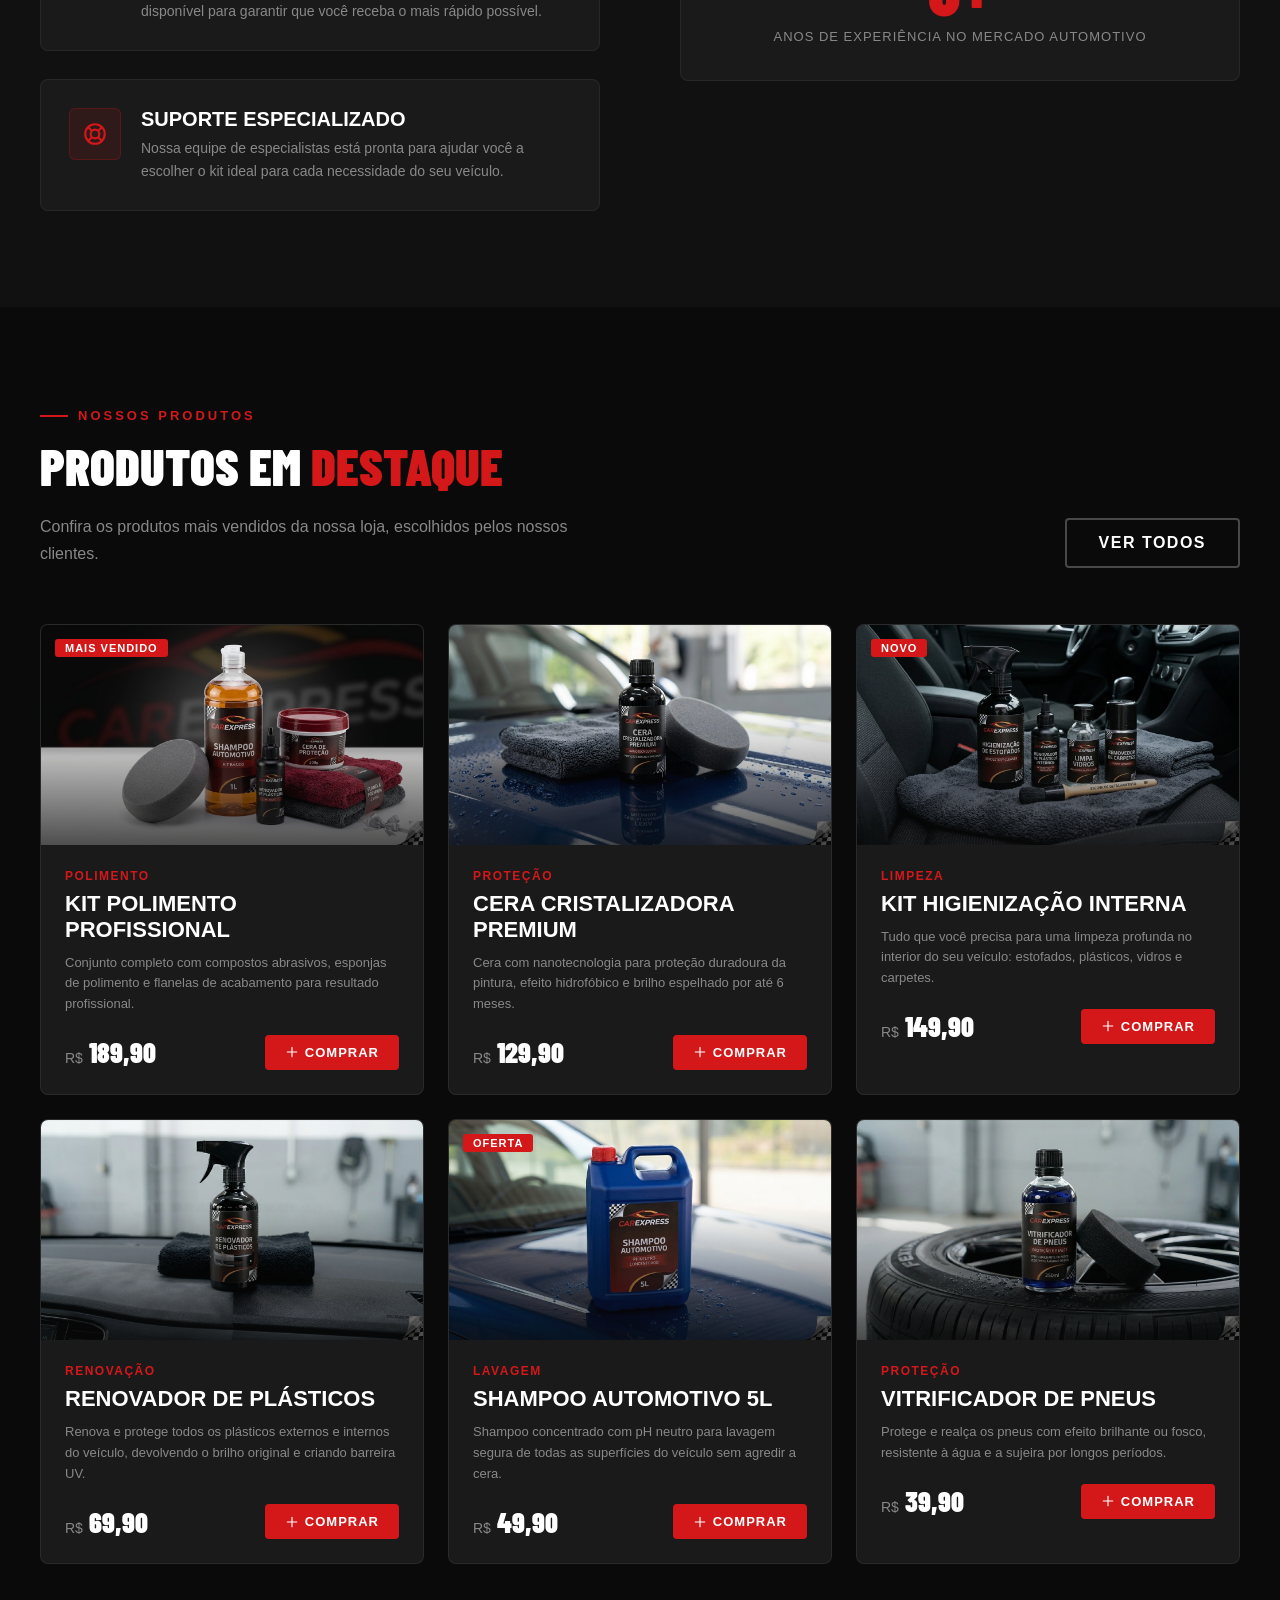
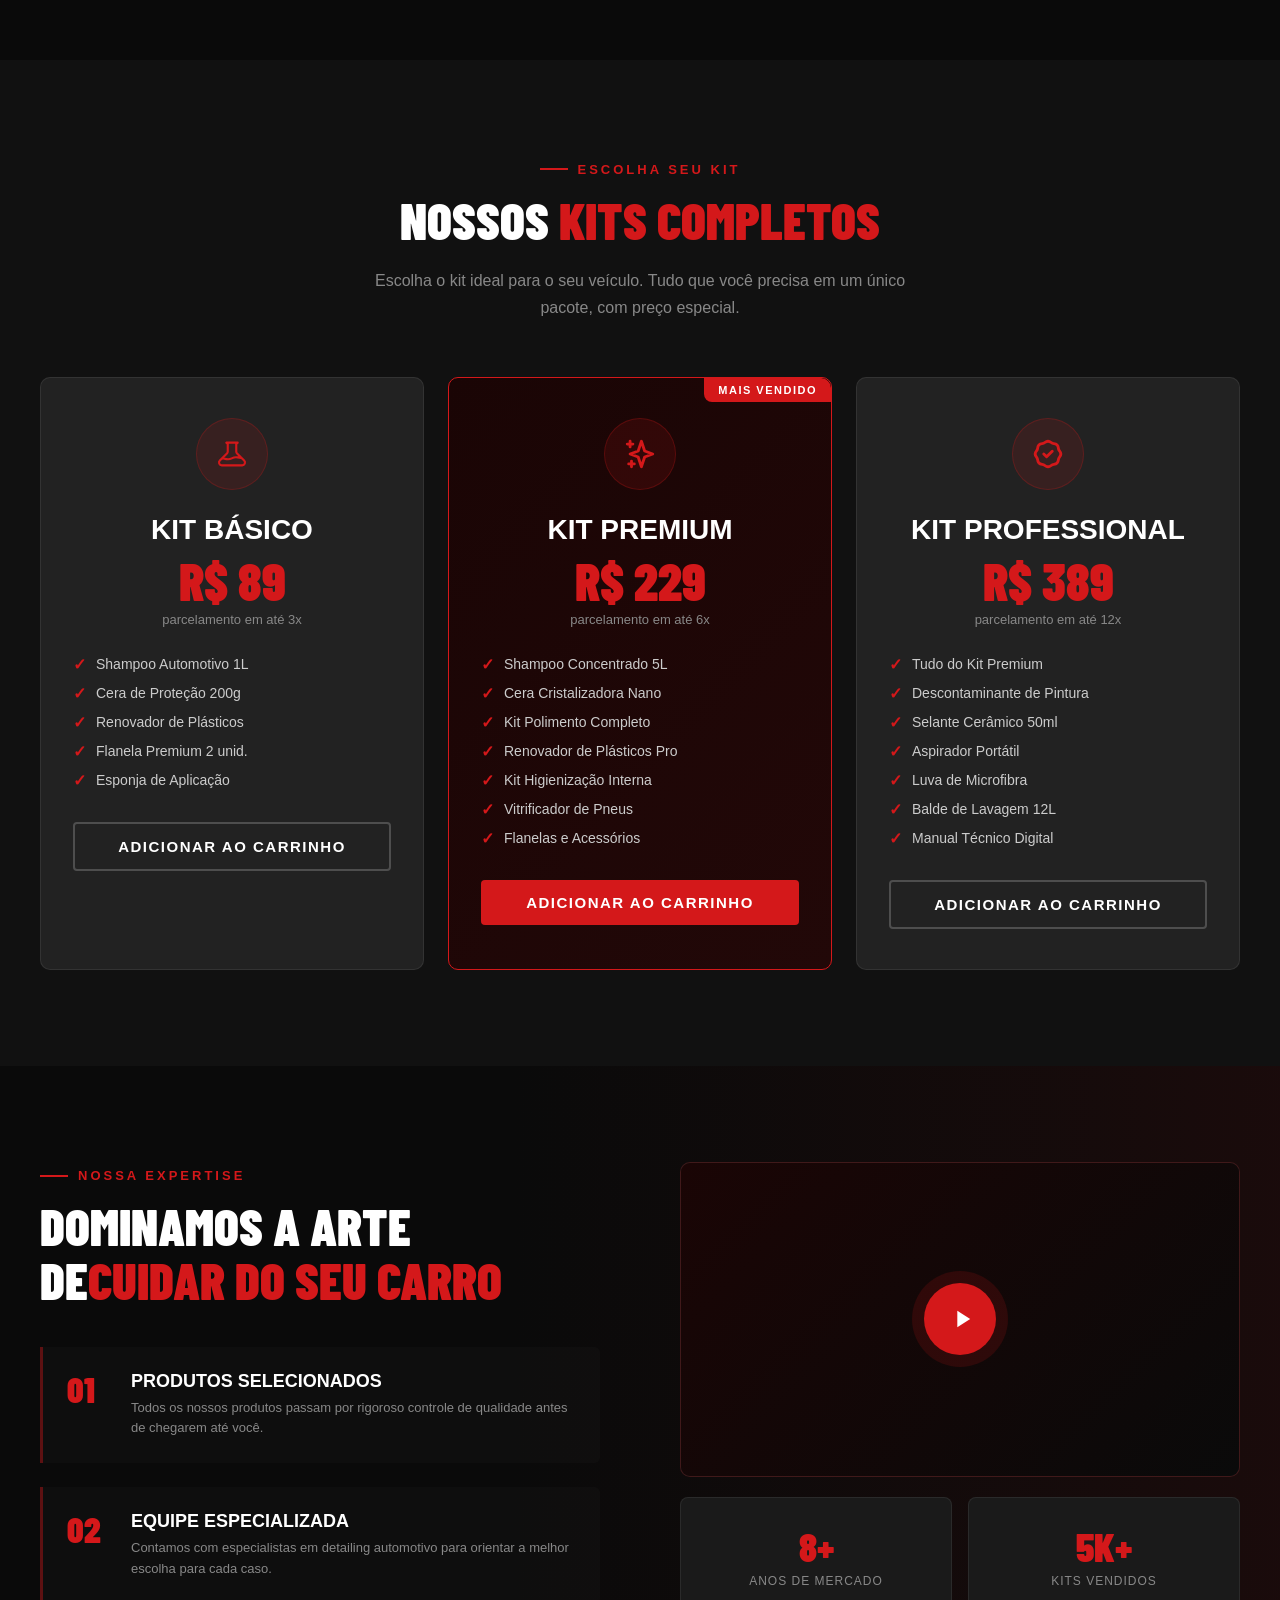
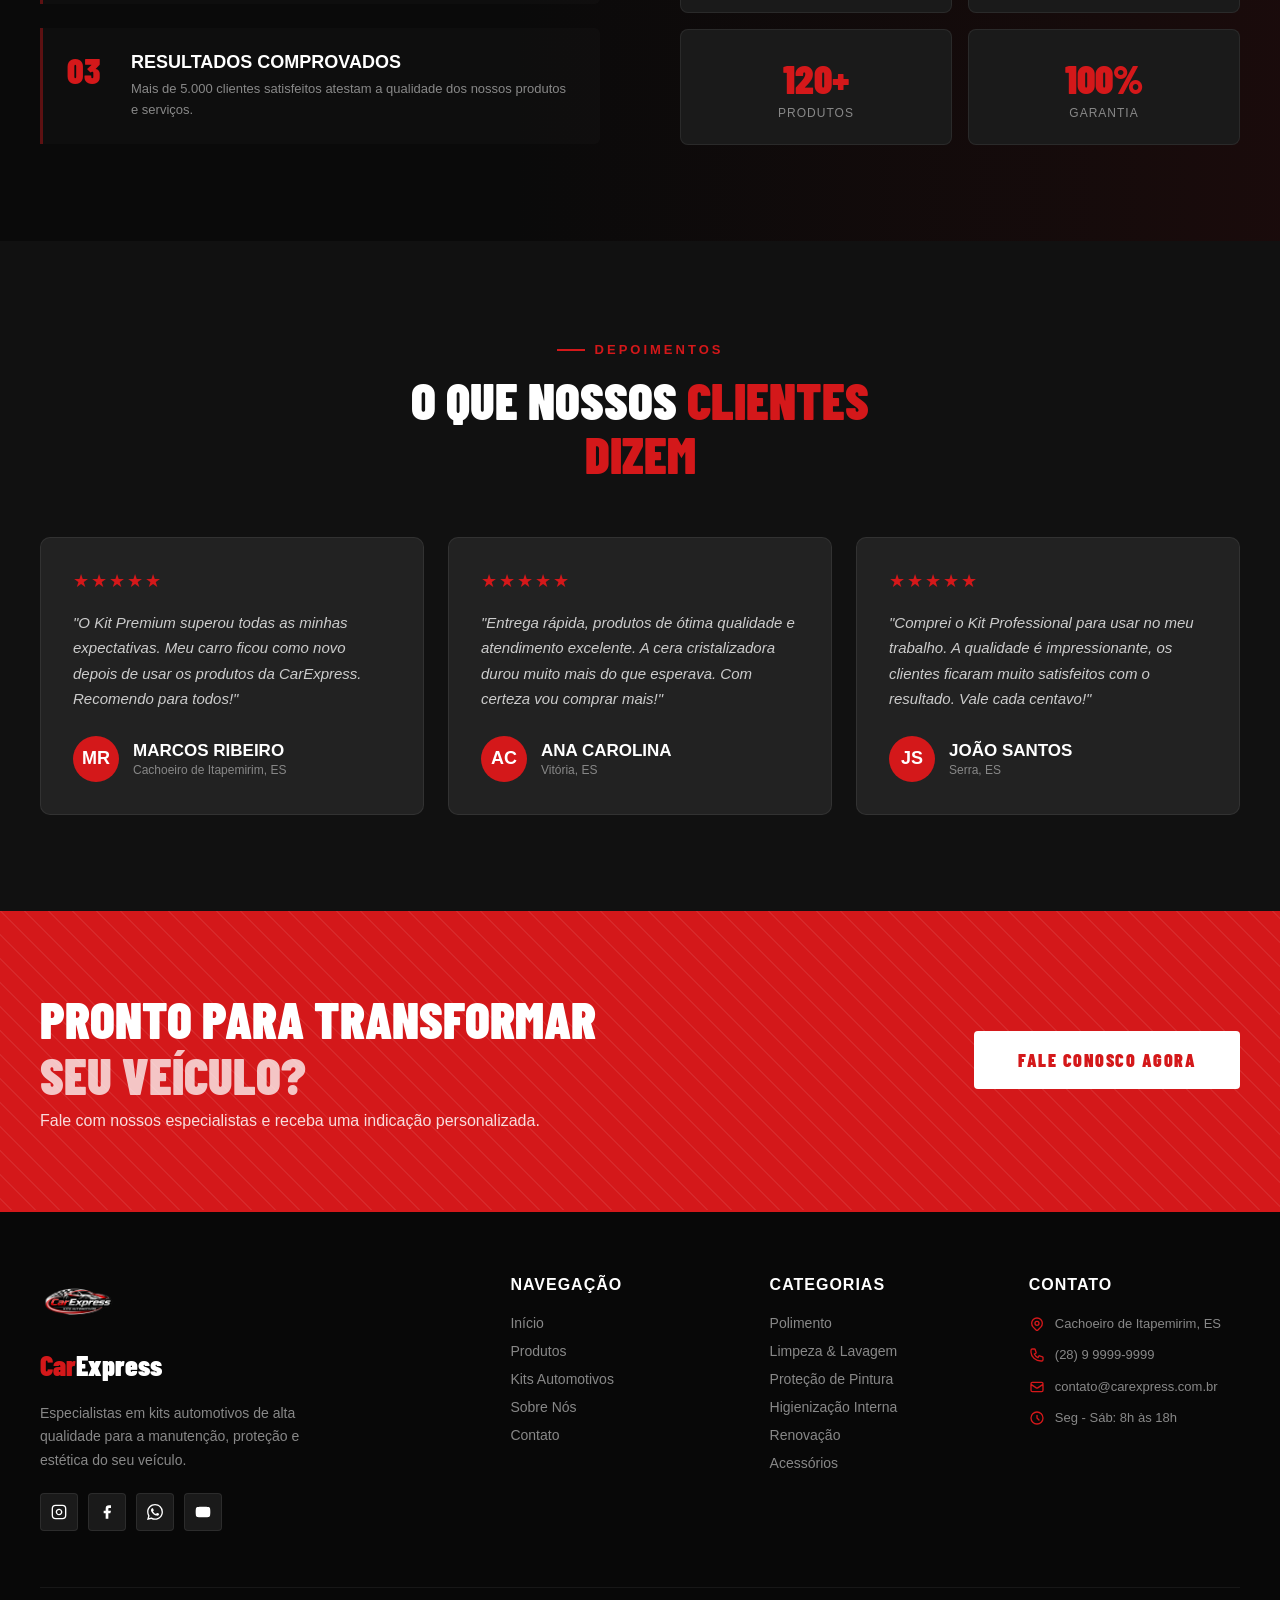
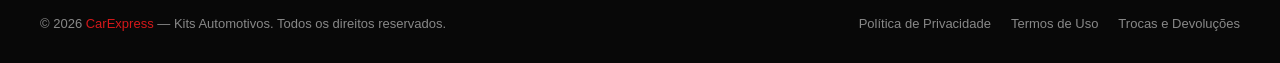
==== commit 0ffd3f57: "adicionando imagens e mudando logo" ====
--- a/index.html
+++ b/index.html
@@ -57,7 +57,7 @@
     <nav>
         <div class="nav-inner">
             <a href="#" class="nav-logo">
-                <img src="img/CarExpress-logo.png" alt="CarExpress"
+                <img src="img/logo.png" alt="CarExpress" style="height: auto; width: 180px;"
                     onerror="this.style.display='none';this.nextElementSibling.style.display='block'" />
                 <span
                     style="display:none;font-family:'Barlow Condensed',sans-serif;font-weight:900;font-size:28px;color:#fff;"><span
@@ -113,54 +113,6 @@
                     </div>
                 </div>
             </div>
-
-            <div class="hero-visual fade-up delay-2">
-                <div class="hero-img-card">
-                    <div class="hero-car-placeholder">
-                        <!-- SVG car illustration -->
-                        <svg class="hero-car-svg" viewBox="0 0 500 250" fill="none" xmlns="http://www.w3.org/2000/svg">
-                            <!-- Body -->
-                            <ellipse cx="250" cy="185" rx="220" ry="20" fill="rgba(212,24,26,0.15)" />
-                            <!-- Car main body -->
-                            <path
-                                d="M60 160 L80 120 Q120 75 180 70 L320 68 Q380 70 420 110 L440 140 L440 165 Q440 175 430 175 L70 175 Q60 175 60 165 Z"
-                                fill="#1a1a1a" stroke="#333" stroke-width="1.5" />
-                            <!-- Red accent on top -->
-                            <path d="M80 120 Q130 80 200 75 L320 73 Q370 76 410 110 L420 120" stroke="#d4181a"
-                                stroke-width="3" fill="none" stroke-linecap="round" />
-                            <!-- Windows -->
-                            <path d="M130 118 L175 80 L260 78 L260 118 Z" fill="#0a2a3a" stroke="#555"
-                                stroke-width="1" />
-                            <path d="M265 78 L350 80 L395 118 L265 118 Z" fill="#0a2a3a" stroke="#555"
-                                stroke-width="1" />
-                            <!-- Door lines -->
-                            <line x1="260" y1="80" x2="260" y2="165" stroke="#333" stroke-width="1.5" />
-                            <!-- Wheels -->
-                            <circle cx="130" cy="175" r="32" fill="#111" stroke="#555" stroke-width="2" />
-                            <circle cx="130" cy="175" r="20" fill="#1a1a1a" stroke="#d4181a" stroke-width="1.5" />
-                            <circle cx="130" cy="175" r="8" fill="#d4181a" />
-                            <circle cx="370" cy="175" r="32" fill="#111" stroke="#555" stroke-width="2" />
-                            <circle cx="370" cy="175" r="20" fill="#1a1a1a" stroke="#d4181a" stroke-width="1.5" />
-                            <circle cx="370" cy="175" r="8" fill="#d4181a" />
-                            <!-- Headlight -->
-                            <path d="M430 125 L445 130 L445 148 L430 148 Z" fill="#ffe000" opacity="0.6" />
-                            <!-- Tail light -->
-                            <path d="M65 125 L55 130 L55 148 L65 148 Z" fill="#d4181a" opacity="0.8" />
-                            <!-- Shine line -->
-                            <path d="M100 100 L380 96" stroke="rgba(255,255,255,0.12)" stroke-width="3"
-                                stroke-linecap="round" />
-                        </svg>
-                    </div>
-                    <div class="hero-card-info">
-                        <div>
-                            <div class="hero-card-title">Kit Premium Completo</div>
-                            <div style="font-size:13px;color:var(--gray);margin-top:3px">Proteção total para seu veículo
-                            </div>
-                        </div>
-                        <div class="hero-card-tag">Destaque</div>
-                    </div>
-                </div>
-            </div>
         </div>
     </section>
 
@@ -279,10 +231,8 @@
                 <div class="product-card">
                     <div class="product-img">
                         <div class="product-badge">Mais Vendido</div>
-                        <svg fill="none" viewBox="0 0 24 24" stroke="currentColor">
-                            <path stroke-linecap="round" stroke-linejoin="round" stroke-width="1.5"
-                                d="M5 3v4M3 5h4M6 17v4m-2-2h4m5-16l2.286 6.857L21 12l-5.714 2.143L13 21l-2.286-6.857L5 12l5.714-2.143L13 3z" />
-                        </svg>
+                        <img src="img/polimento.jpg" alt="Kit Polimento Profissional"
+                            style="width: 100%; height: 100%; object-fit: cover; display: block;">
                     </div>
                     <div class="product-body">
                         <div class="product-cat">Polimento</div>
@@ -304,10 +254,9 @@
 
                 <div class="product-card">
                     <div class="product-img">
-                        <svg fill="none" viewBox="0 0 24 24" stroke="currentColor">
-                            <path stroke-linecap="round" stroke-linejoin="round" stroke-width="1.5"
-                                d="M20 7l-8-4-8 4m16 0l-8 4m8-4v10l-8 4m0-10L4 7m8 4v10M4 7v10l8 4" />
-                        </svg>
+                        <img src="img/cera.jpg
+                        " alt="Cera Cristalizadora Premium"
+                            style="width: 100%; height: 100%; object-fit: cover; display: block;">
                     </div>
                     <div class="product-body">
                         <div class="product-cat">Proteção</div>
@@ -330,10 +279,8 @@
                 <div class="product-card">
                     <div class="product-img">
                         <div class="product-badge">Novo</div>
-                        <svg fill="none" viewBox="0 0 24 24" stroke="currentColor">
-                            <path stroke-linecap="round" stroke-linejoin="round" stroke-width="1.5"
-                                d="M19.428 15.428a2 2 0 00-1.022-.547l-2.387-.477a6 6 0 00-3.86.517l-.318.158a6 6 0 01-3.86.517L6.05 15.21a2 2 0 00-1.806.547M8 4h8l-1 1v5.172a2 2 0 00.586 1.414l5 5c1.26 1.26.367 3.414-1.415 3.414H4.828c-1.782 0-2.674-2.154-1.414-3.414l5-5A2 2 0 009 10.172V5L8 4z" />
-                        </svg>
+                        <img src="img/higienizacao.jpg" alt="Kit Higienização Interna"
+                            style="width: 100%; height: 100%; object-fit: cover; display: block;">
                     </div>
                     <div class="product-body">
                         <div class="product-cat">Limpeza</div>
@@ -355,10 +302,8 @@
 
                 <div class="product-card">
                     <div class="product-img">
-                        <svg fill="none" viewBox="0 0 24 24" stroke="currentColor">
-                            <path stroke-linecap="round" stroke-linejoin="round" stroke-width="1.5"
-                                d="M4.318 6.318a4.5 4.5 0 000 6.364L12 20.364l7.682-7.682a4.5 4.5 0 00-6.364-6.364L12 7.636l-1.318-1.318a4.5 4.5 0 00-6.364 0z" />
-                        </svg>
+                        <img src="img/renovador.jpg" alt="Renovador de Plásticos"
+                            style="width: 100%; height: 100%; object-fit: cover; display: block;">
                     </div>
                     <div class="product-body">
                         <div class="product-cat">Renovação</div>
@@ -381,10 +326,8 @@
                 <div class="product-card">
                     <div class="product-img">
                         <div class="product-badge">Oferta</div>
-                        <svg fill="none" viewBox="0 0 24 24" stroke="currentColor">
-                            <path stroke-linecap="round" stroke-linejoin="round" stroke-width="1.5"
-                                d="M3 15a4 4 0 004 4h9a5 5 0 10-.1-9.999 5.002 5.002 0 10-9.78 2.096A4.001 4.001 0 003 15z" />
-                        </svg>
+                        <img src="img/shampoo.jpg" alt="Shampoo Automotivo 5L"
+                            style="width: 100%; height: 100%; object-fit: cover; display: block;">
                     </div>
                     <div class="product-body">
                         <div class="product-cat">Lavagem</div>
@@ -406,10 +349,8 @@
 
                 <div class="product-card">
                     <div class="product-img">
-                        <svg fill="none" viewBox="0 0 24 24" stroke="currentColor">
-                            <path stroke-linecap="round" stroke-linejoin="round" stroke-width="1.5"
-                                d="M9.663 17h4.673M12 3v1m6.364 1.636l-.707.707M21 12h-1M4 12H3m3.343-5.657l-.707-.707m2.828 9.9a5 5 0 117.072 0l-.548.547A3.374 3.374 0 0014 18.469V19a2 2 0 11-4 0v-.531c0-.895-.356-1.754-.988-2.386l-.548-.547z" />
-                        </svg>
+                        <img src="img/vitrificador.jpg" alt="Vitrificador de Pneus CarExpress"
+                            style="width: 100%; height: 100%; object-fit: cover; display: block;">
                     </div>
                     <div class="product-body">
                         <div class="product-cat">Proteção</div>
@@ -446,9 +387,9 @@
 
                 <div class="kit-card">
                     <div class="kit-icon">
-                        <svg fill="none" viewBox="0 0 24 24" stroke="currentColor">
-                            <path stroke-linecap="round" stroke-linejoin="round" stroke-width="2"
-                                d="M7 7h.01M7 3h5c.512 0 1.024.195 1.414.586l7 7a2 2 0 010 2.828l-7 7a2 2 0 01-2.828 0l-7-7A1.994 1.994 0 013 12V7a4 4 0 014-4z" />
+                        <svg fill="none" viewBox="0 0 24 24" stroke="currentColor" xmlns="http://www.w3.org/2000/svg">
+                            <path stroke-linecap="round" stroke-linejoin="round" stroke-width="1.5"
+                                d="M19.428 15.428a2 2 0 00-1.022-.547l-2.387-.477a6 6 0 00-3.86.517l-.318.158a6 6 0 01-3.86.517L6.05 15.21a2 2 0 00-1.806.547M8 4h8l-1 1v5.172a2 2 0 00.586 1.414l5 5c1.26 1.26.367 3.414-1.415 3.414H4.828c-1.782 0-2.674-2.154-1.414-3.414l5-5A2 2 0 009 10.172V5L8 4z" />
                         </svg>
                     </div>
                     <div class="kit-name">Kit Básico</div>
--- a/css/Carexpress.css
+++ b/css/Carexpress.css
@@ -175,7 +175,7 @@
 .hero-bg {
     position: absolute;
     inset: 0;
-    background: linear-gradient(135deg, rgba(10, 10, 10, 0.7) 0%, rgba(26, 5, 5, 0.7) 50%, rgba(10, 10, 10, 0.7) 100%), url('/img/carroFundoImg.png');
+    background: linear-gradient(135deg, rgba(10, 10, 10, 0.7) 0%, rgba(26, 5, 5, 0.7) 50%, rgba(10, 10, 10, 0.7) 100%), url('../img/carroFundoImg.png');
     background-size: cover;
     background-position: center right;
     background-repeat: no-repeat;
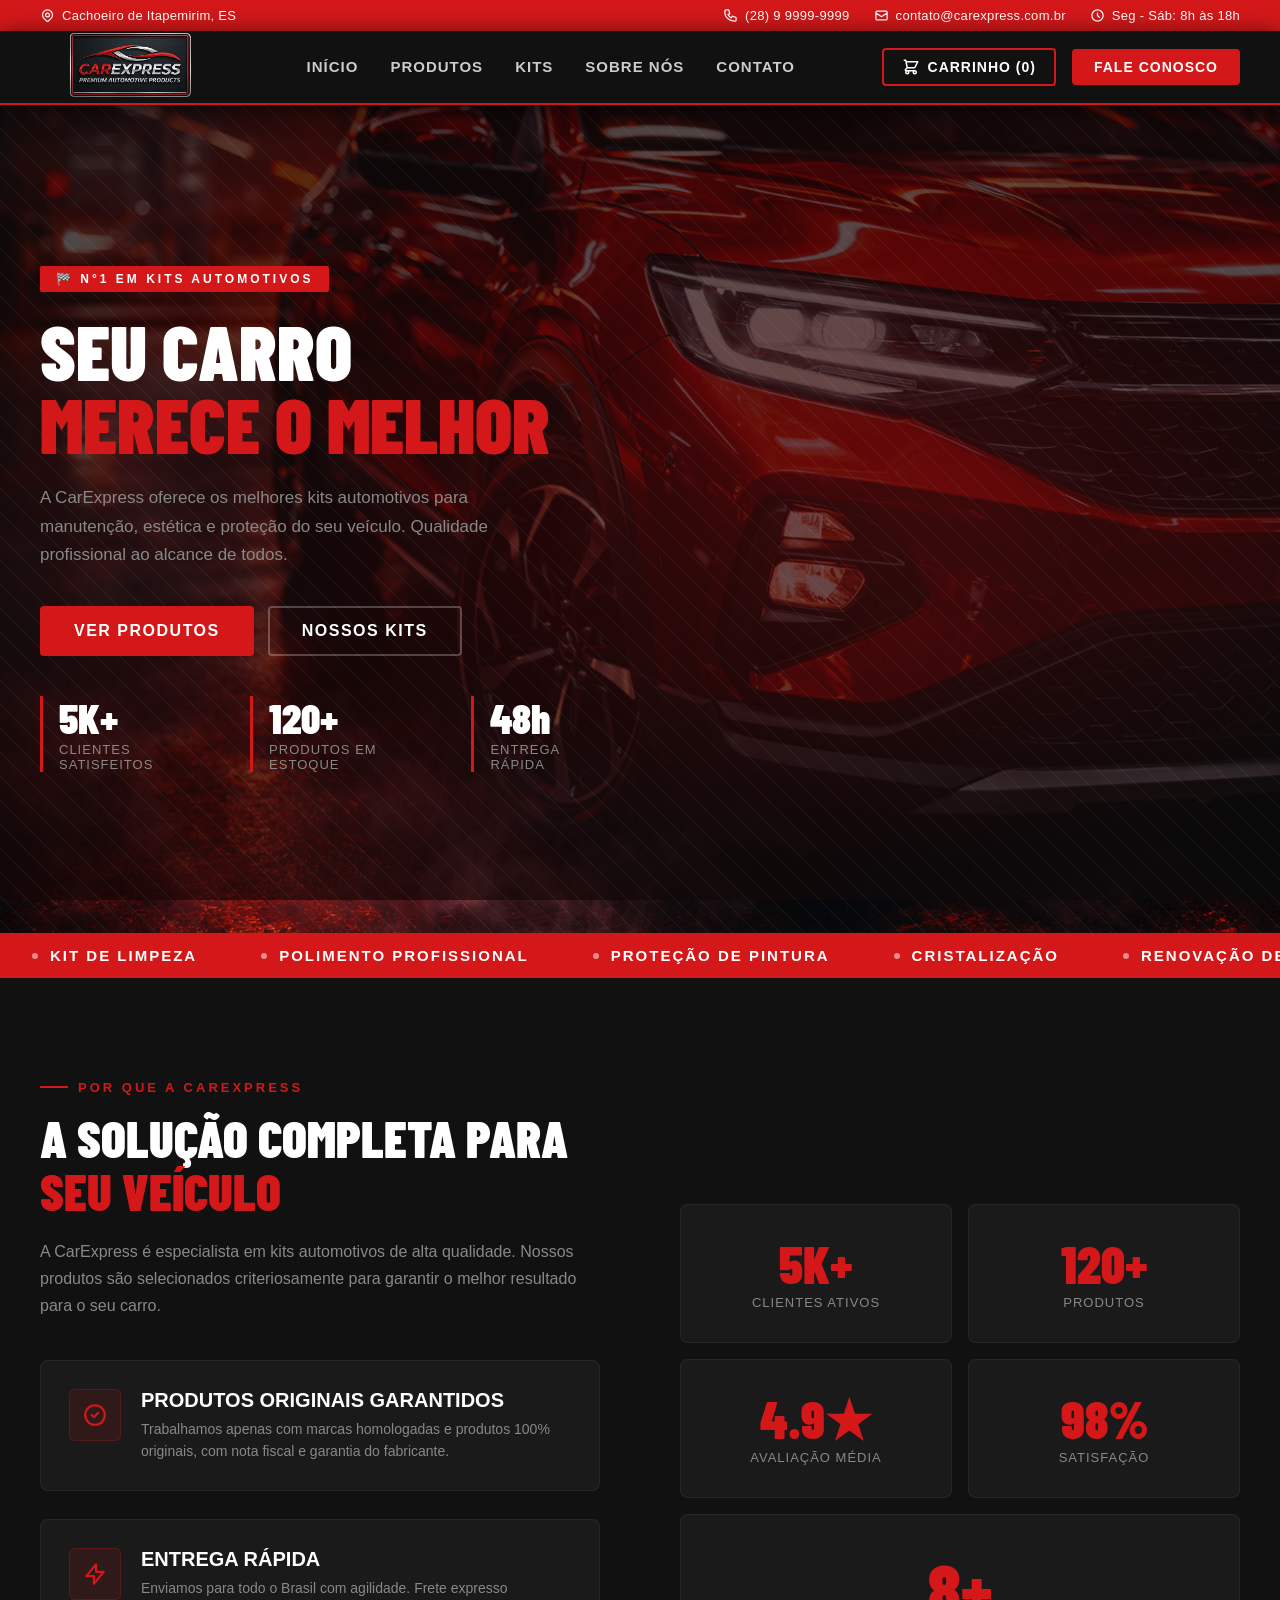
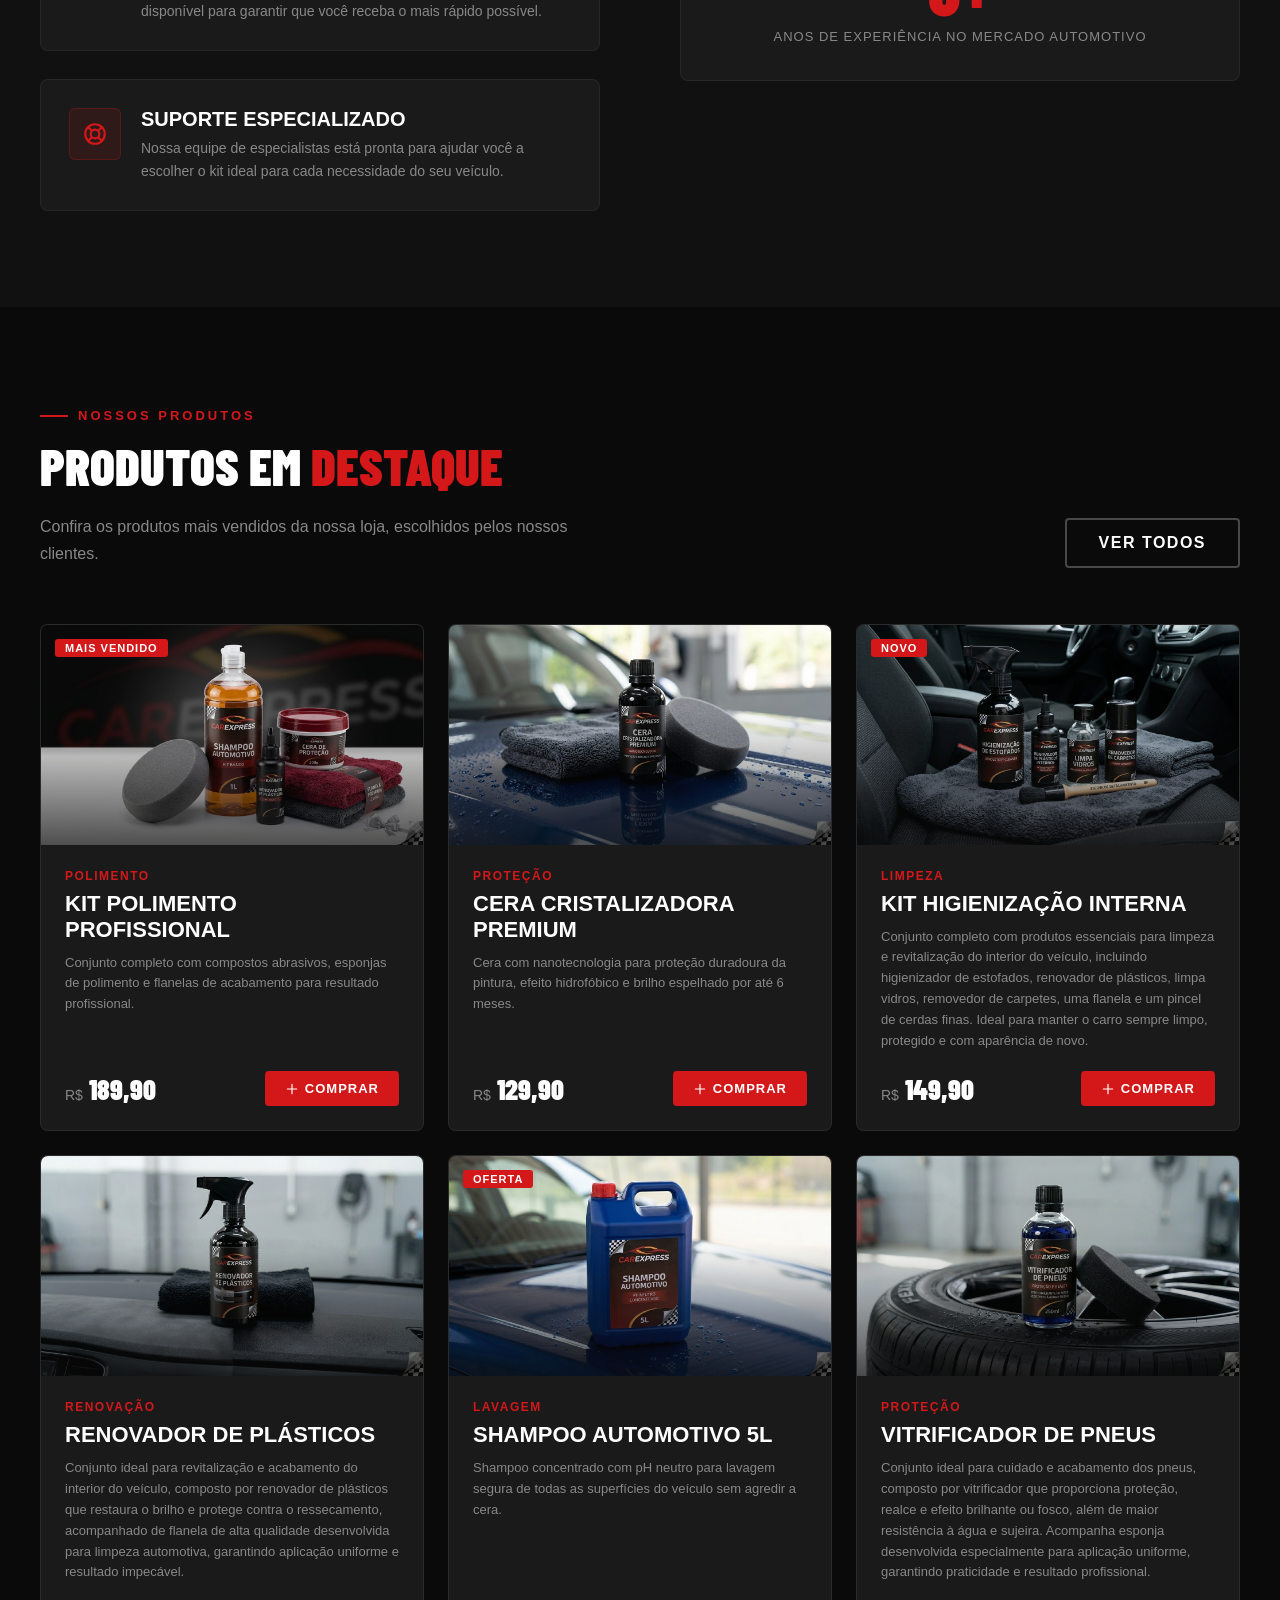
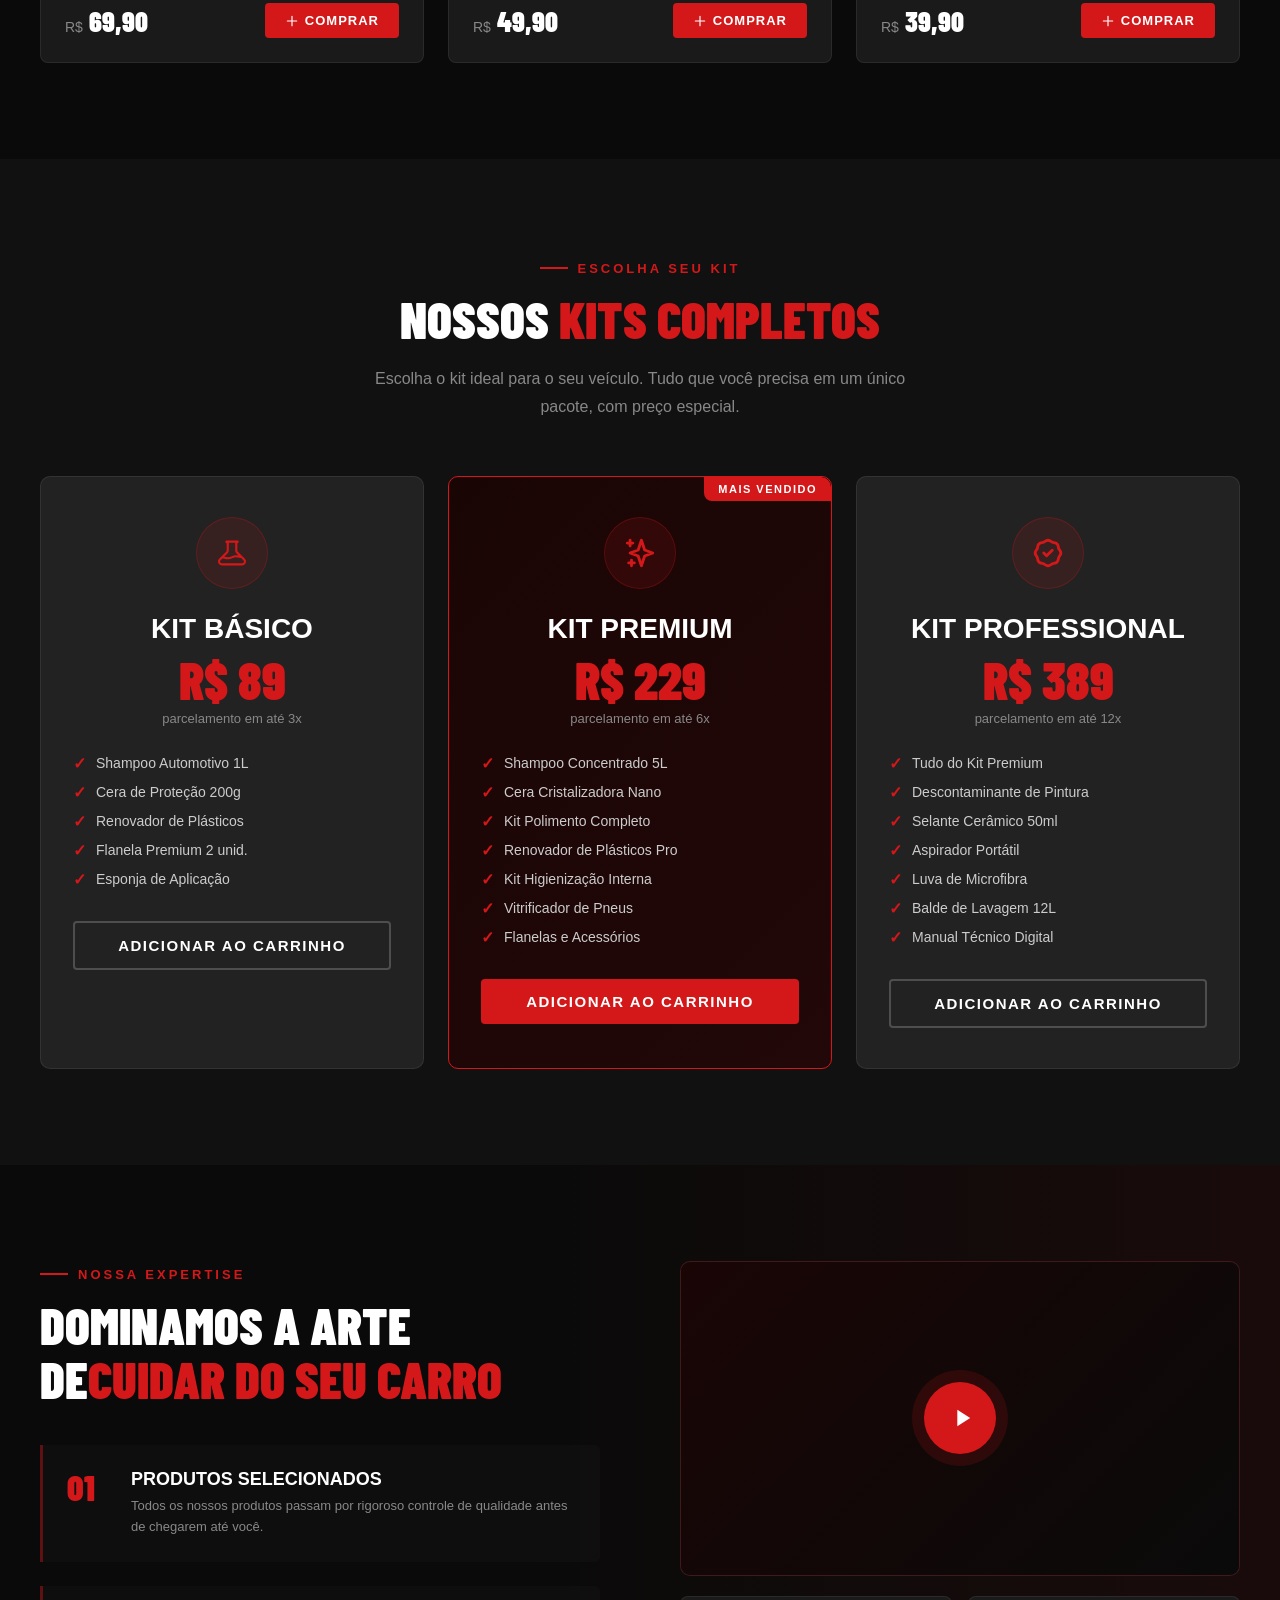
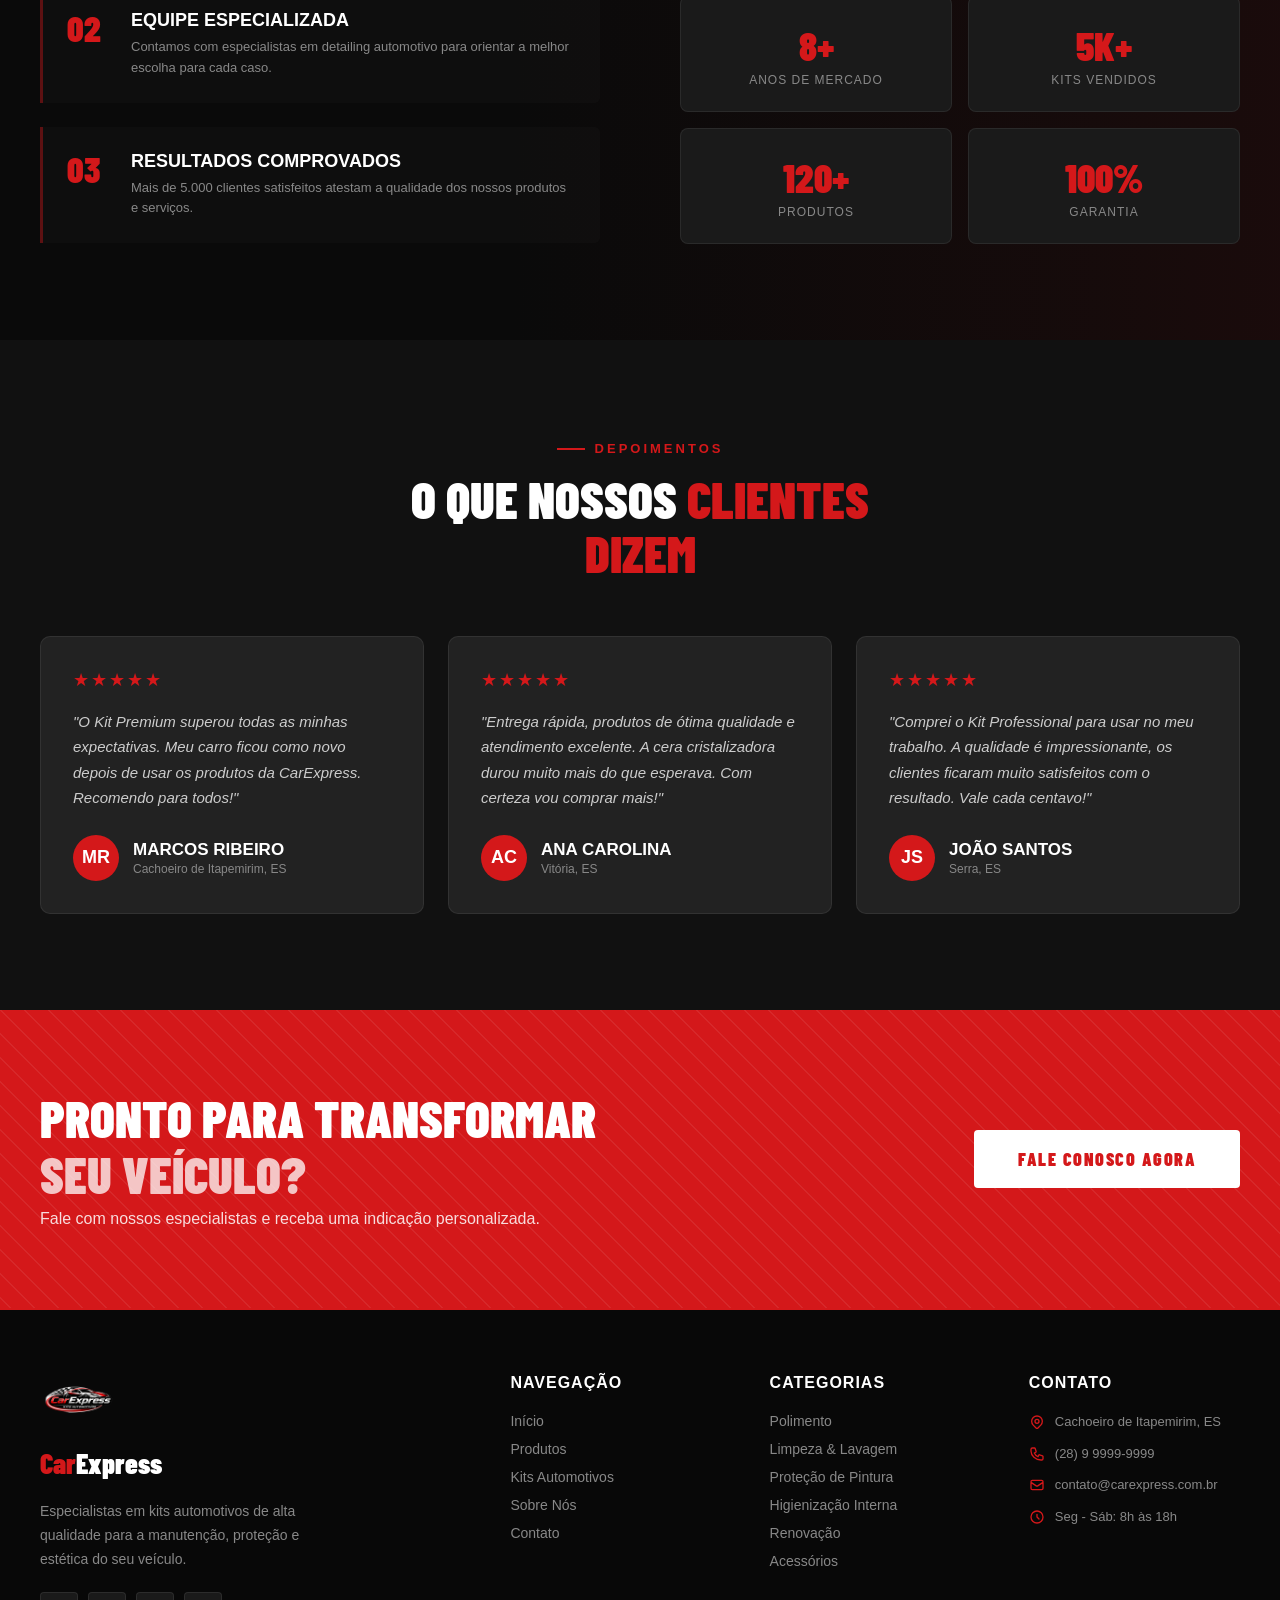
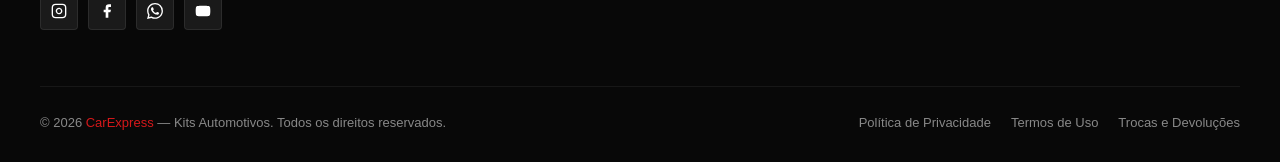
==== commit 777a7df1: "pagina produtos, descricoes e fale conosco" ====
--- a/index.html
+++ b/index.html
@@ -78,7 +78,7 @@
                     </svg>
                     Carrinho (0)
                 </button>
-                <button class="btn-quote">Fale Conosco</button>
+                <a href="contact.html" class="btn-quote" style="text-decoration:none;">Fale Conosco</a>
             </div>
         </div>
     </nav>
@@ -224,7 +224,7 @@
                     <p class="section-desc">Confira os produtos mais vendidos da nossa loja, escolhidos pelos nossos
                         clientes.</p>
                 </div>
-                <a href="#" class="btn-outline">Ver Todos</a>
+                <a href="products.html" class="btn-outline">Ver Todos</a>
             </div>
             <div class="products-grid">
 
@@ -285,8 +285,10 @@
                     <div class="product-body">
                         <div class="product-cat">Limpeza</div>
                         <div class="product-name">Kit Higienização Interna</div>
-                        <div class="product-desc">Tudo que você precisa para uma limpeza profunda no interior do seu
-                            veículo: estofados, plásticos, vidros e carpetes.</div>
+                        <div class="product-desc">Conjunto completo com produtos essenciais para limpeza e revitalização
+                            do interior do veículo, incluindo higienizador de estofados, renovador de plásticos, limpa
+                            vidros, removedor de carpetes, uma flanela e um pincel de cerdas finas. Ideal para manter o
+                            carro sempre limpo, protegido e com aparência de novo.</div>
                         <div class="product-footer">
                             <div class="product-price"><small>R$</small> 149,90</div>
                             <button class="btn-add">
@@ -308,8 +310,10 @@
                     <div class="product-body">
                         <div class="product-cat">Renovação</div>
                         <div class="product-name">Renovador de Plásticos</div>
-                        <div class="product-desc">Renova e protege todos os plásticos externos e internos do veículo,
-                            devolvendo o brilho original e criando barreira UV.</div>
+                        <div class="product-desc">Conjunto ideal para revitalização e acabamento do interior do veículo,
+                            composto por renovador de plásticos que restaura o brilho e protege contra o ressecamento,
+                            acompanhado de flanela de alta qualidade desenvolvida para limpeza automotiva, garantindo
+                            aplicação uniforme e resultado impecável.</div>
                         <div class="product-footer">
                             <div class="product-price"><small>R$</small> 69,90</div>
                             <button class="btn-add">
@@ -355,8 +359,10 @@
                     <div class="product-body">
                         <div class="product-cat">Proteção</div>
                         <div class="product-name">Vitrificador de Pneus</div>
-                        <div class="product-desc">Protege e realça os pneus com efeito brilhante ou fosco, resistente à
-                            água e a sujeira por longos períodos.</div>
+                        <div class="product-desc">Conjunto ideal para cuidado e acabamento dos pneus, composto por
+                            vitrificador que proporciona proteção, realce e efeito brilhante ou fosco, além de maior
+                            resistência à água e sujeira. Acompanha esponja desenvolvida especialmente para aplicação
+                            uniforme, garantindo praticidade e resultado profissional.</div>
                         <div class="product-footer">
                             <div class="product-price"><small>R$</small> 39,90</div>
                             <button class="btn-add">
@@ -580,7 +586,7 @@
                     <h2 class="cta-title">Pronto para transformar<br><span>seu veículo?</span></h2>
                     <p class="cta-desc">Fale com nossos especialistas e receba uma indicação personalizada.</p>
                 </div>
-                <button class="btn-cta-white">Fale Conosco Agora</button>
+                <a href="contact.html" class="btn-cta-white" style="text-decoration:none;">Fale Conosco Agora</a>
             </div>
         </div>
     </section>
--- a/css/Carexpress.css
+++ b/css/Carexpress.css
@@ -628,6 +628,8 @@
     overflow: hidden;
     transition: transform 0.2s, border-color 0.2s;
     cursor: pointer;
+    display: flex;
+    flex-direction: column;
 }
 
 .product-card:hover {
@@ -678,6 +680,9 @@
 
 .product-body {
     padding: 24px;
+    flex: 1;
+    display: flex;
+    flex-direction: column;
 }
 
 .product-cat {
@@ -702,6 +707,7 @@
     font-size: 13px;
     line-height: 1.6;
     margin-bottom: 20px;
+    flex: 1;
 }
 
 .product-footer {
